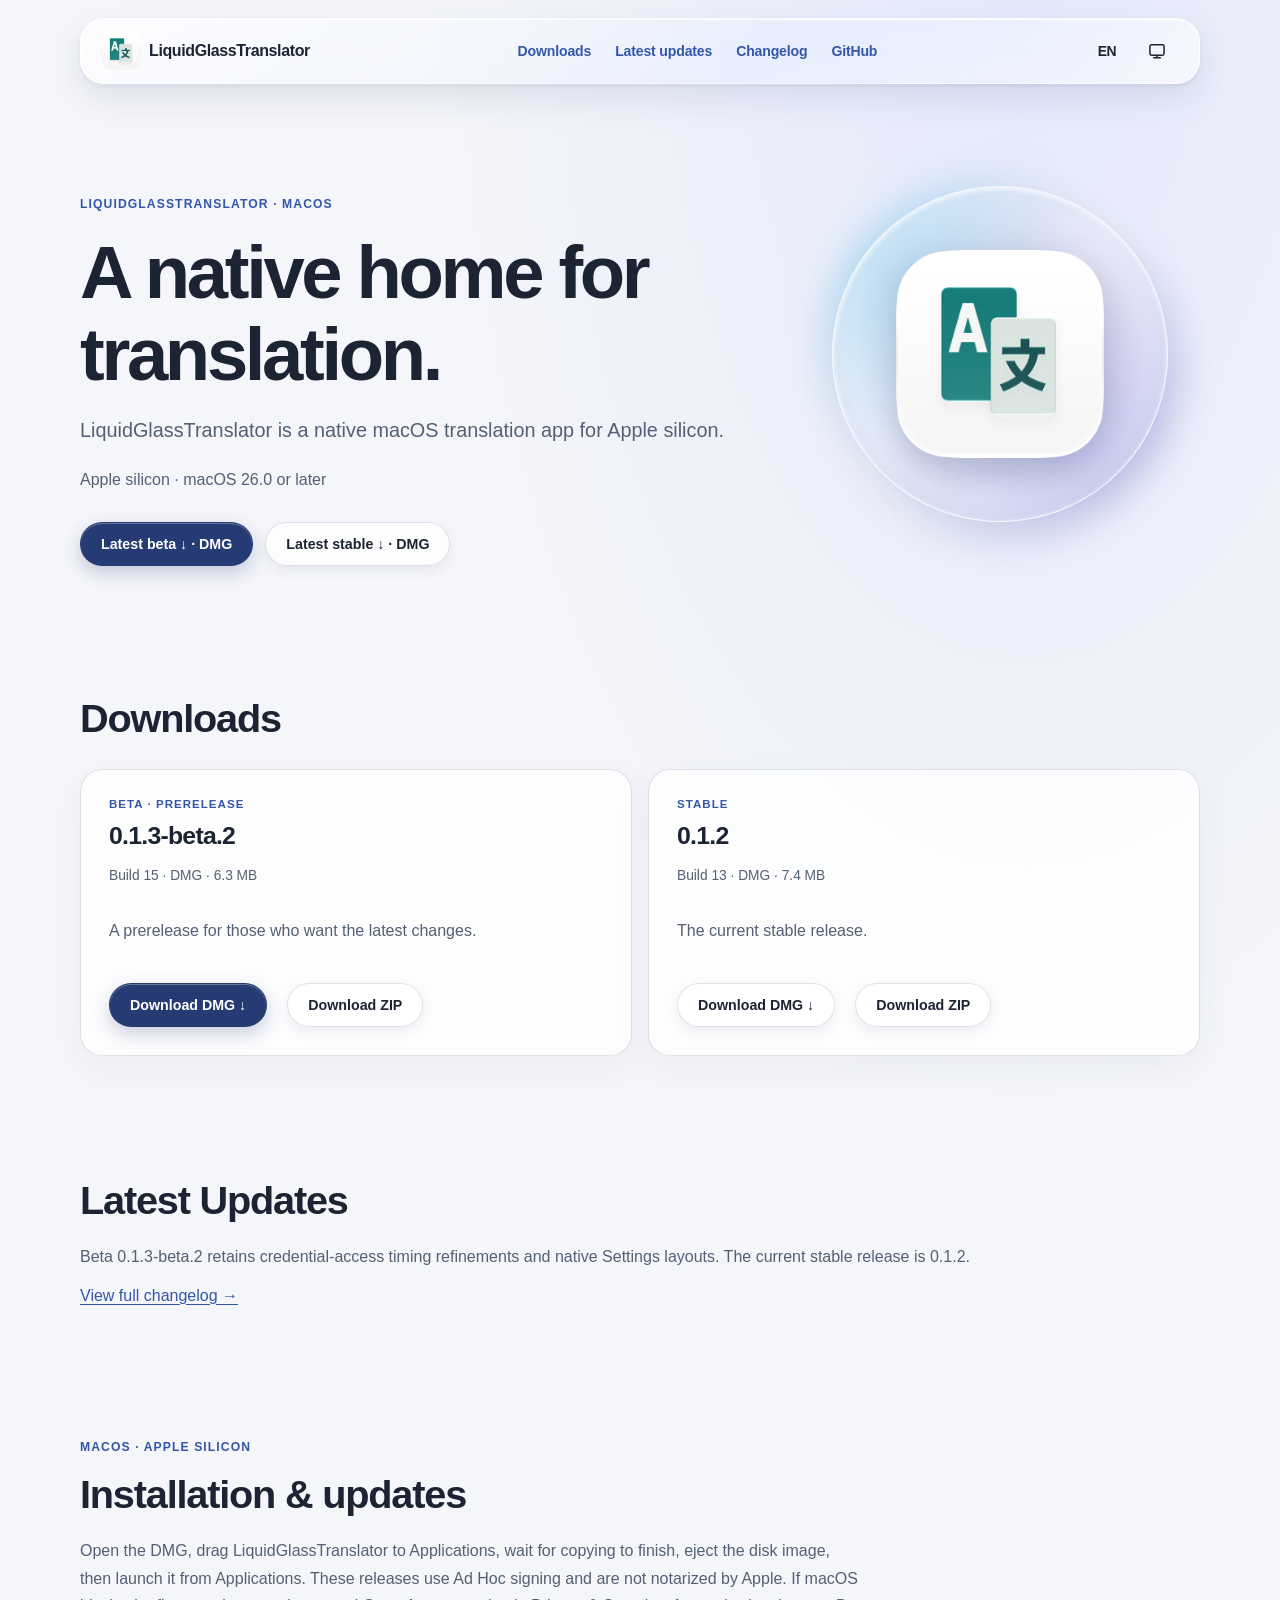
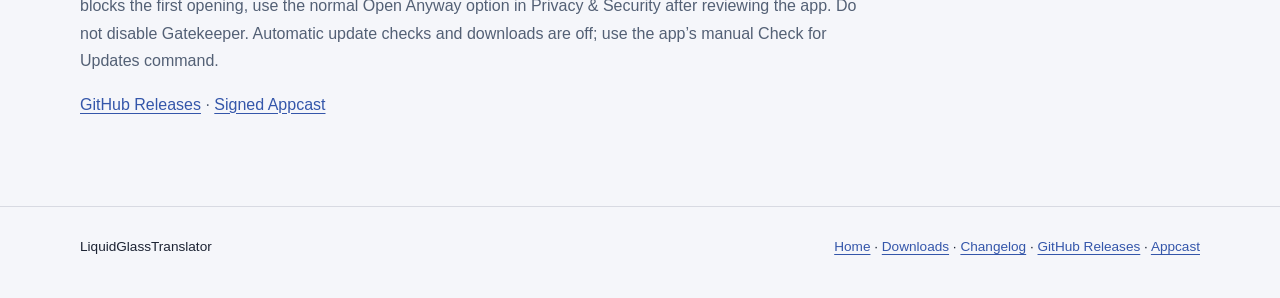
==== docs/en/index.html @ 6de2723a "fix(site): keep localized brand navigation on its homepage" ====
<!doctype html>
<html lang="en"><head><meta charset="utf-8"><meta name="viewport" content="width=device-width,initial-scale=1"><meta name="color-scheme" content="light dark"><meta name="description" content="LiquidGlassTranslator is a native macOS translation app for Apple silicon."><title>LiquidGlassTranslator — Downloads</title><script src="../assets/theme-init.js"></script><script defer src="../assets/controls.js"></script><link rel="stylesheet" href="../assets/site.css"><link rel="alternate" hreflang="en" href="../en/"><link rel="alternate" hreflang="zh-Hans" href="../zh/"><link rel="stylesheet" href="../assets/optical.css"><link rel="icon" type="image/png" sizes="32x32" href="../assets/favicon-light-32.png"><link rel="apple-touch-icon" sizes="180x180" href="../assets/apple-touch-icon.png"></head><body><a class="skip" href="#main">Skip / 跳至内容</a><header class="top"><nav class="wrap"><a class="brand" href="./"><img class="brand-icon" src="../assets/app-icon-light.png" alt="" width="40" height="40">LiquidGlassTranslator</a><div class="links"><a href="#downloads">Downloads</a><a href="#history">Latest updates</a><a href="changelog/">Changelog</a><a href="https://github.com/Ssiswent/LiquidGlassTranslator-Releases/releases">GitHub</a></div><div class="nav-tools"><details class="nav-control" id="language-control"><summary aria-label="Language" title="Language"><span class="language-glyph" aria-hidden="true">EN</span></summary><div class="control-menu"><a href="../zh/" hreflang="zh" aria-label="简体中文">简体中文<span class="check"></span></a><a href="../en/" hreflang="en" aria-label="English" aria-current="page">English<span class="check">✓</span></a></div></details><details class="nav-control" id="appearance-control"><summary aria-label="Appearance" title="Appearance"><span class="appearance-icon" aria-hidden="true"><svg data-mode-icon="system" viewBox="0 0 24 24" fill="none" stroke="currentColor" stroke-width="1.8" stroke-linecap="round" stroke-linejoin="round"><rect x="3.5" y="4.5" width="17" height="12.5" rx="2"/><path d="M8 20h8M12 17v3"/></svg><svg data-mode-icon="light" viewBox="0 0 24 24" fill="none" stroke="currentColor" stroke-width="1.8" stroke-linecap="round"><circle cx="12" cy="12" r="4"/><path d="M12 2v2m0 16v2M4.93 4.93l1.42 1.42m11.3 11.3 1.42 1.42M2 12h2m16 0h2M4.93 19.07l1.42-1.42m11.3-11.3 1.42-1.42"/></svg><svg data-mode-icon="dark" viewBox="0 0 24 24" fill="none" stroke="currentColor" stroke-width="1.8" stroke-linecap="round" stroke-linejoin="round"><path d="M20.3 15.2A8.5 8.5 0 0 1 8.8 3.7 8.5 8.5 0 1 0 20.3 15.2Z"/></svg></span></summary><div class="control-menu"><button type="button" data-mode="system" aria-label="System" aria-pressed="true"><span class="menu-option-main"><svg viewBox="0 0 24 24" fill="none" stroke="currentColor" stroke-width="1.8" stroke-linecap="round" stroke-linejoin="round"><rect x="3.5" y="4.5" width="17" height="12.5" rx="2"/><path d="M8 20h8M12 17v3"/></svg><span class="menu-label">System</span></span><span class="check">✓</span></button><button type="button" data-mode="light" aria-label="Light" aria-pressed="false"><span class="menu-option-main"><svg viewBox="0 0 24 24" fill="none" stroke="currentColor" stroke-width="1.8" stroke-linecap="round"><circle cx="12" cy="12" r="4"/><path d="M12 2v2m0 16v2M4.93 4.93l1.42 1.42m11.3 11.3 1.42 1.42M2 12h2m16 0h2M4.93 19.07l1.42-1.42m11.3-11.3 1.42-1.42"/></svg><span class="menu-label">Light</span></span><span class="check"></span></button><button type="button" data-mode="dark" aria-label="Dark" aria-pressed="false"><span class="menu-option-main"><svg viewBox="0 0 24 24" fill="none" stroke="currentColor" stroke-width="1.8" stroke-linecap="round" stroke-linejoin="round"><path d="M20.3 15.2A8.5 8.5 0 0 1 8.8 3.7 8.5 8.5 0 1 0 20.3 15.2Z"/></svg><span class="menu-label">Dark</span></span><span class="check"></span></button></div></details></div></nav></header><main id="main" class="wrap"><section class="hero"><span class="eyebrow">LiquidGlassTranslator · macOS</span><h1>A native home for translation.</h1><p class="lead">LiquidGlassTranslator is a native macOS translation app for Apple silicon.</p><p>Apple silicon · macOS 26.0 or later</p><div class="actions"><a class="btn primary" href="https://github.com/Ssiswent/LiquidGlassTranslator-Releases/releases/download/v0.1.3-beta.2/LiquidGlassTranslator-0.1.3-beta.2-macOS-arm64.dmg">Latest beta ↓ · DMG</a><a class="btn" href="https://github.com/Ssiswent/LiquidGlassTranslator-Releases/releases/download/v0.1.2/LiquidGlassTranslator-0.1.2-macOS-arm64.dmg">Latest stable ↓ · DMG</a></div><div class="hero-art" aria-hidden="true"><div class="glass-orbit"></div><img class="hero-icon" src="../assets/app-icon-light.png" alt="" width="512" height="512"></div></section><section class="section" id="downloads"><div class="sectionhead"><h2>Downloads</h2></div><div class="grid"><article class="card"><span class="tag">Beta · Prerelease</span><div class="version">0.1.3-beta.2</div><p class="meta">Build 15 · DMG · 6.3 MB</p><p>A prerelease for those who want the latest changes.</p><div class="download-actions"><a class="btn primary" href="https://github.com/Ssiswent/LiquidGlassTranslator-Releases/releases/download/v0.1.3-beta.2/LiquidGlassTranslator-0.1.3-beta.2-macOS-arm64.dmg">Download DMG ↓</a> <a class="btn" href="https://github.com/Ssiswent/LiquidGlassTranslator-Releases/releases/download/v0.1.3-beta.2/LiquidGlassTranslator-0.1.3-beta.2-macOS-arm64.zip">Download ZIP</a></div></article><article class="card"><span class="tag">Stable</span><div class="version">0.1.2</div><p class="meta">Build 13 · DMG · 7.4 MB</p><p>The current stable release.</p><div class="download-actions"><a class="btn" href="https://github.com/Ssiswent/LiquidGlassTranslator-Releases/releases/download/v0.1.2/LiquidGlassTranslator-0.1.2-macOS-arm64.dmg">Download DMG ↓</a> <a class="btn" href="https://github.com/Ssiswent/LiquidGlassTranslator-Releases/releases/download/v0.1.2/LiquidGlassTranslator-0.1.2-macOS-arm64.zip">Download ZIP</a></div></article></div></section><section class="section" id="history"><h2>Latest Updates</h2><p>Beta 0.1.3-beta.2 retains credential-access timing refinements and native Settings layouts. The current stable release is 0.1.2.</p><a href="changelog/">View full changelog →</a></section><section class="section support"><p class="eyebrow">macOS · Apple silicon</p><h2>Installation & updates</h2><p>Open the DMG, drag LiquidGlassTranslator to Applications, wait for copying to finish, eject the disk image, then launch it from Applications. These releases use Ad Hoc signing and are not notarized by Apple. If macOS blocks the first opening, use the normal Open Anyway option in Privacy & Security after reviewing the app. Do not disable Gatekeeper. Automatic update checks and downloads are off; use the app’s manual Check for Updates command.</p><p><a href="https://github.com/Ssiswent/LiquidGlassTranslator-Releases/releases">GitHub Releases</a> · <a href="https://ssiswent.github.io/LiquidGlassTranslator-Releases/appcast.xml">Signed Appcast</a></p></section></main><footer><div class="wrap"><span>LiquidGlassTranslator</span><span><a href="./">Home</a> · <a href="#downloads">Downloads</a> · <a href="changelog/">Changelog</a> · <a href="https://github.com/Ssiswent/LiquidGlassTranslator-Releases/releases">GitHub Releases</a> · <a href="https://ssiswent.github.io/LiquidGlassTranslator-Releases/appcast.xml">Appcast</a></span></div></footer></body></html>
---- docs/assets/site.css ----
:root{color-scheme:light dark;font-family:-apple-system,BlinkMacSystemFont,"SF Pro Text","PingFang SC","Microsoft YaHei",sans-serif;--bg:#f5f6fa;--ink:#1c2333;--muted:#536075;--panel:rgba(255,255,255,.78);--line:rgba(41,54,82,.14);--accent:#3456aa;--button:#263b73}*{box-sizing:border-box}html{scroll-behavior:smooth}body{margin:0;background:radial-gradient(ellipse at 80% 0%,#e4e9fa,transparent 42%),var(--bg);color:var(--ink)}a{color:var(--accent);text-underline-offset:.2em}a:focus-visible{outline:3px solid #668de8;outline-offset:4px;border-radius:4px}.wrap{width:min(1120px,calc(100% - 48px));margin:auto}.top{border-bottom:1px solid var(--line)}nav{display:flex;align-items:center;justify-content:space-between;gap:20px;min-height:76px;flex-wrap:wrap}nav a{font-size:.88rem;text-decoration:none;font-weight:600}.brand{font-size:1rem;letter-spacing:-.03em;color:var(--ink)}.links{display:flex;gap:22px;align-items:center;flex-wrap:wrap}.hero{padding:110px 0 80px;max-width:820px}.eyebrow{font-size:.76rem;font-weight:700;letter-spacing:.13em;text-transform:uppercase;color:var(--accent)}h1{font-size:clamp(2.7rem,7vw,5.8rem);letter-spacing:-.065em;line-height:1.02;margin:20px 0}h2{font-size:clamp(1.8rem,4vw,2.8rem);letter-spacing:-.045em;margin:0 0 18px}h3{margin:0;font-size:1.2rem}p,li{line-height:1.75;color:var(--muted)}.lead{font-size:clamp(1.08rem,2vw,1.3rem);max-width:650px}.actions{display:flex;gap:12px;flex-wrap:wrap;margin-top:28px}.btn{display:inline-flex;align-items:center;justify-content:center;border-radius:999px;padding:13px 20px;text-decoration:none;font-size:.9rem;font-weight:650;border:1px solid var(--line);background:var(--panel);color:var(--ink)}.primary{background:var(--button);color:white}.section{padding:48px 0 72px}.sectionhead{max-width:640px;margin-bottom:26px}.grid{display:grid;grid-template-columns:repeat(2,minmax(0,1fr));gap:16px}.card{background:var(--panel);border:1px solid var(--line);border-radius:22px;padding:28px;box-shadow:0 12px 36px rgba(44,58,90,.05)}.tag{display:inline-block;font-size:.72rem;font-weight:700;letter-spacing:.06em;text-transform:uppercase;color:var(--accent);margin-bottom:12px}.version{font-size:1.55rem;font-weight:700;letter-spacing:-.04em}.meta{font-size:.86rem}.history{border-top:1px solid var(--line)}.entry{display:grid;grid-template-columns:220px 1fr;gap:24px;padding:30px 0;border-bottom:1px solid var(--line)}.entry ul{margin:0;padding-left:1.2em}.entry p{margin:0}.support{max-width:780px}footer{border-top:1px solid var(--line);padding:32px 0 44px;font-size:.85rem}footer .wrap{display:flex;justify-content:space-between;gap:20px;flex-wrap:wrap}.skip{position:absolute;left:-9999px}.skip:focus{left:20px;top:10px;background:var(--panel);z-index:2}@media(max-width:640px){.wrap{width:calc(100% - 32px)}nav{padding:16px 0}.links{gap:13px}.hero{padding:70px 0 55px}.grid{grid-template-columns:1fr}.entry{grid-template-columns:1fr;gap:10px}.card{padding:24px}.section{padding:34px 0 54px}}html[data-theme="dark"]{--bg:#10141e;--ink:#eef1f8;--muted:#b7c1d2;--panel:rgba(36,43,59,.83);--line:rgba(220,230,255,.14);--accent:#a9bdf7;--button:#536fb6}html[data-theme="dark"] body{background:radial-gradient(ellipse at 80% 0%,#242e4a,transparent 42%),var(--bg)}@media(prefers-color-scheme:dark){html:not([data-theme]){--bg:#10141e;--ink:#eef1f8;--muted:#b7c1d2;--panel:rgba(36,43,59,.83);--line:rgba(220,230,255,.14);--accent:#a9bdf7;--button:#536fb6}html:not([data-theme]) body{background:radial-gradient(ellipse at 80% 0%,#242e4a,transparent 42%),var(--bg)}}@media(prefers-reduced-motion:reduce){html{scroll-behavior:auto}*{transition:none!important;animation:none!important}}
:lang(zh-Hans) .hero h1{font-size:clamp(2.6rem,6vw,4.7rem);line-height:1.12;letter-spacing:-.04em}h1{overflow-wrap:anywhere}.entry h3 a{color:inherit;text-decoration:none}.entry h3 a:hover{text-decoration:underline}.btn:hover{filter:brightness(.95)}
:root .product-title{font-size:clamp(1.85rem,7vw,5.8rem);overflow-wrap:normal;word-break:normal}
.download-actions{display:flex;flex-wrap:wrap;gap:20px;margin-top:22px}.download-actions .btn{min-height:44px}@media(max-width:640px){.download-actions{gap:16px}}

/* Typography refinement: local font faces only, with CJK fallback. */
html{font-family:"Avenir Next",Avenir,"SF Pro Text","PingFang SC",-apple-system,BlinkMacSystemFont,"Segoe UI",sans-serif;font-weight:400;text-rendering:optimizeLegibility}
html:lang(zh-Hans){font-family:"PingFang SC","Avenir Next","SF Pro Text",-apple-system,BlinkMacSystemFont,"Microsoft YaHei",sans-serif}
body{font-size:1rem;-webkit-font-smoothing:antialiased}
h1,h2,h3,.version{font-family:"Avenir Next","SF Pro Display","PingFang SC",-apple-system,BlinkMacSystemFont,sans-serif;font-weight:700}
html:lang(zh-Hans) h1,html:lang(zh-Hans) h2,html:lang(zh-Hans) h3{font-family:"PingFang SC","Avenir Next","SF Pro Display",-apple-system,sans-serif;font-weight:650}
h1{font-size:clamp(2.75rem,5.8vw,4.9rem);line-height:1.1;letter-spacing:-.045em}
html:lang(zh-Hans) .hero h1{font-size:clamp(2.6rem,5.65vw,4.35rem);line-height:1.18;letter-spacing:-.035em}
h2{font-size:clamp(1.8rem,3.1vw,2.48rem);line-height:1.24;letter-spacing:-.03em}
h3{font-size:1.19rem;letter-spacing:-.018em}
p,li{line-height:1.72}
.lead{font-size:clamp(1.08rem,1.8vw,1.24rem);line-height:1.58}
.brand{font-weight:700;letter-spacing:-.024em}
.btn{font-weight:600;letter-spacing:0;font-size:.89rem}
nav a{font-weight:600;letter-spacing:-.012em}
.tag,.eyebrow{font-weight:700;letter-spacing:.09em}
.version{font-weight:700;letter-spacing:-.03em}
---- docs/assets/optical.css ----
/* Optical surfaces are an illustration, not a screenshot of the app. */
.top{border:0;padding-top:18px}.top nav{min-height:64px;padding:10px 20px;border:1px solid rgba(255,255,255,.7);border-radius:24px;background:linear-gradient(145deg,rgba(255,255,255,.72),rgba(228,237,255,.38) 60%,rgba(255,255,255,.58));box-shadow:inset 0 1px 1px rgba(255,255,255,.95),inset 1px 0 0 rgba(255,255,255,.55),0 14px 35px rgba(54,72,120,.12),0 2px 5px rgba(54,72,120,.08);backdrop-filter:blur(14px) saturate(1.18);-webkit-backdrop-filter:blur(14px) saturate(1.18)}
.links{gap:2px}.links a{display:inline-flex;align-items:center;min-height:44px;border-radius:999px;padding:8px 11px;transition:background .2s ease,box-shadow .2s ease}.links a:focus-visible{outline:3px solid #668de8;outline-offset:2px}.links a:active{background:rgba(114,143,202,.18)}@media(hover:hover) and (pointer:fine){.links a:hover{background:rgba(255,255,255,.45);box-shadow:inset 0 1px 1px rgba(255,255,255,.8)}}
.hero{position:relative;max-width:none;min-height:470px}.hero>h1,.hero>.lead,.hero>p,.hero>.actions,.hero>.eyebrow{position:relative;z-index:2;max-width:59%}.hero .actions{max-width:650px}.hero-art{position:absolute;right:0;top:48%;transform:translateY(-50%);width:min(39%,400px);aspect-ratio:1;pointer-events:none;isolation:isolate}
.hero-art:before{content:"";position:absolute;inset:4%;border-radius:50%;background:radial-gradient(ellipse at 25% 30%,rgba(106,193,233,.48),transparent 48%),radial-gradient(ellipse at 72% 68%,rgba(117,117,222,.42),transparent 52%),radial-gradient(ellipse at 53% 46%,rgba(248,196,203,.45),transparent 56%);filter:blur(17px)}
.glass-orbit{position:absolute;inset:8%;border:1px solid rgba(255,255,255,.75);border-radius:50%;transform:rotate(-18deg);background:linear-gradient(135deg,rgba(255,255,255,.28),rgba(195,220,255,.05) 44%,rgba(255,255,255,.32));box-shadow:inset 0 2px 5px rgba(255,255,255,.8),inset 0 -10px 20px rgba(102,131,186,.15),0 20px 40px rgba(76,102,148,.13)}
.glass-lens{position:absolute;inset:22% 13%;display:flex;align-items:center;justify-content:center;gap:20px;border-radius:36px;border:1px solid rgba(255,255,255,.8);background:linear-gradient(148deg,rgba(255,255,255,.52),rgba(219,234,255,.20) 40%,rgba(255,255,255,.38));box-shadow:inset 0 2px 3px rgba(255,255,255,.9),inset 0 -2px 5px rgba(83,119,177,.22),inset 8px 0 18px rgba(255,255,255,.18),0 20px 48px rgba(55,80,137,.20);backdrop-filter:blur(7px) saturate(1.2);-webkit-backdrop-filter:blur(7px) saturate(1.2)}
.glass-lens:before{content:"";position:absolute;inset:8px;border:1px solid rgba(255,255,255,.28);border-radius:28px}.glass-lens span{font-size:clamp(2.1rem,4vw,3.4rem);font-weight:600;letter-spacing:-.06em;color:#334a79;text-shadow:0 1px 0 rgba(255,255,255,.75)}.glass-lens small{font-size:1.8rem;color:#6484c1}
.btn{box-shadow:inset 0 1px rgba(255,255,255,.8),0 5px 12px rgba(51,68,112,.08);transition:transform .18s ease,box-shadow .18s ease,filter .18s ease}.btn:hover{transform:translateY(-2px);box-shadow:inset 0 1px rgba(255,255,255,.8),0 9px 18px rgba(51,68,112,.18)}.btn.primary{box-shadow:inset 0 1px rgba(255,255,255,.3),0 7px 18px rgba(35,60,122,.24)}
html[data-theme="dark"] .top nav{background:linear-gradient(145deg,rgba(83,98,132,.47),rgba(31,41,62,.73) 55%,rgba(69,83,112,.45));border-color:rgba(204,222,255,.24);box-shadow:inset 0 1px 1px rgba(232,241,255,.28),inset 0 -1px rgba(4,10,26,.5),0 14px 35px rgba(0,0,0,.26)}html[data-theme="dark"] .hero-art:before{opacity:.72}html[data-theme="dark"] .glass-orbit{border-color:rgba(209,229,255,.36);background:linear-gradient(135deg,rgba(211,235,255,.17),rgba(81,103,157,.07) 44%,rgba(214,223,255,.16));box-shadow:inset 0 2px 5px rgba(229,241,255,.35),inset 0 -10px 20px rgba(3,9,33,.34),0 20px 40px rgba(0,0,0,.25)}html[data-theme="dark"] .glass-lens{border-color:rgba(232,242,255,.46);background:linear-gradient(145deg,rgba(202,227,255,.25),rgba(86,111,158,.18) 45%,rgba(190,210,255,.22));box-shadow:inset 0 2px 3px rgba(244,250,255,.6),inset 0 -3px 6px rgba(3,8,26,.45),0 24px 48px rgba(0,0,0,.32)}html[data-theme="dark"] .glass-lens span{color:#f2f6ff;text-shadow:0 2px 8px rgba(6,17,43,.45)}html[data-theme="dark"] .glass-lens small{color:#c4d6ff}@media(prefers-color-scheme:dark){html:not([data-theme]) .top nav{background:linear-gradient(145deg,rgba(83,98,132,.47),rgba(31,41,62,.73) 55%,rgba(69,83,112,.45));border-color:rgba(204,222,255,.24);box-shadow:inset 0 1px 1px rgba(232,241,255,.28),inset 0 -1px rgba(4,10,26,.5),0 14px 35px rgba(0,0,0,.26)}html:not([data-theme]) .hero-art:before{opacity:.72}html:not([data-theme]) .glass-orbit{border-color:rgba(209,229,255,.36);background:linear-gradient(135deg,rgba(211,235,255,.17),rgba(81,103,157,.07) 44%,rgba(214,223,255,.16));box-shadow:inset 0 2px 5px rgba(229,241,255,.35),inset 0 -10px 20px rgba(3,9,33,.34),0 20px 40px rgba(0,0,0,.25)}html:not([data-theme]) .glass-lens{border-color:rgba(232,242,255,.46);background:linear-gradient(145deg,rgba(202,227,255,.25),rgba(86,111,158,.18) 45%,rgba(190,210,255,.22));box-shadow:inset 0 2px 3px rgba(244,250,255,.6),inset 0 -3px 6px rgba(3,8,26,.45),0 24px 48px rgba(0,0,0,.32)}html:not([data-theme]) .glass-lens span{color:#f2f6ff;text-shadow:0 2px 8px rgba(6,17,43,.45)}html:not([data-theme]) .glass-lens small{color:#c4d6ff}}
@media(max-width:900px){.hero{padding-top:65px;min-height:0}.hero>h1,.hero>.lead,.hero>p,.hero>.actions,.hero>.eyebrow{max-width:none}.hero-art{position:relative;top:auto;right:auto;transform:none;width:min(70%,320px);margin:14px auto 0}.hero .actions{max-width:none}}
@media(max-width:640px){.top{padding-top:12px}.top nav{padding:14px 16px;gap:12px;border-radius:22px}.links{gap:0 2px}.links a{padding:8px 10px}.hero-art{width:min(76%,290px)}}
@media(prefers-reduced-transparency:reduce){.top nav,.glass-lens{backdrop-filter:none;-webkit-backdrop-filter:none;background:var(--panel)}}
.hero .product-title{font-size:clamp(2.05rem,4.3vw,4rem);letter-spacing:-.048em}
.brand{display:inline-flex;align-items:center;gap:8px}.brand-icon{display:block;width:40px;height:40px;flex:none}.hero-icon{position:absolute;z-index:1;width:52%;height:auto;left:24%;top:24%;filter:drop-shadow(0 15px 18px rgba(36,58,98,.23))}@media(max-width:640px){.brand-icon{width:36px;height:36px}.hero-icon{width:46%;left:27%;top:27%}}
/* Keep the footer in document flow while filling short viewports. */
body{min-height:100vh;min-height:100dvh;display:flex;flex-direction:column}main{flex:1 0 auto}footer{padding-bottom:max(44px,env(safe-area-inset-bottom))}.section[id]{scroll-margin-top:20px}.card{display:flex;flex-direction:column}.card .download-actions{margin-top:auto;padding-top:22px}.btn:active{transform:translateY(0);filter:brightness(.9)}

@media(hover:hover) and (pointer:fine){html[data-theme="dark"] .links a:hover{background:rgba(218,231,255,.12);box-shadow:inset 0 1px 1px rgba(235,244,255,.2)}@media(prefers-color-scheme:dark){html:not([data-theme]) .links a:hover{background:rgba(218,231,255,.12);box-shadow:inset 0 1px 1px rgba(235,244,255,.2)}}}
@media(max-width:375px){:lang(zh-Hans) .links{display:grid;grid-template-columns:repeat(3,max-content)}}
.nav-tools{display:flex;align-items:center;gap:4px}.nav-control{position:relative}.nav-control summary{list-style:none;display:grid;place-items:center;width:44px;height:44px;border-radius:50%;cursor:pointer;color:var(--ink);font-size:.9rem;font-weight:700}.nav-control summary::-webkit-details-marker{display:none}.nav-control summary:focus-visible,.nav-control button:focus-visible,.nav-control a:focus-visible{outline:3px solid #668de8;outline-offset:2px}.nav-control[open] summary{background:rgba(115,150,215,.18)}.control-menu{position:absolute;z-index:10;right:0;top:calc(100% + 8px);width:168px;padding:6px;background:var(--panel);border:1px solid var(--line);border-radius:16px;box-shadow:0 12px 36px rgba(0,0,0,.18);backdrop-filter:blur(18px);-webkit-backdrop-filter:blur(18px)}.control-menu a,.control-menu button{display:flex;align-items:center;justify-content:space-between;width:100%;min-height:44px;padding:8px 10px;border:0;border-radius:9px;background:transparent;color:var(--ink);font:inherit;text-decoration:none;text-align:left;cursor:pointer}.control-menu .check{margin-left:12px;color:var(--accent)}@media(hover:hover) and (pointer:fine){.nav-control summary:hover,.control-menu a:hover,.control-menu button:hover{background:rgba(125,155,210,.16)}}@media(max-width:640px){.top nav{position:relative}.nav-tools{position:absolute;right:12px;top:12px}.brand{max-width:calc(100% - 92px)}.control-menu{max-width:calc(100vw - 48px)}}
.top{position:relative;z-index:10}

/* Accessible icon-only selectors with comfortable glass-menu spacing. */
.appearance-icon{display:inline-flex;align-items:center;justify-content:center;width:20px;height:20px}
.appearance-icon svg{display:none;width:20px;height:20px}
html[data-appearance-mode="system"] .appearance-icon svg[data-mode-icon="system"],
html[data-appearance-mode="light"] .appearance-icon svg[data-mode-icon="light"],
html[data-appearance-mode="dark"] .appearance-icon svg[data-mode-icon="dark"],
html:not([data-appearance-mode]) .appearance-icon svg[data-mode-icon="system"]{display:block}
.language-glyph{display:inline-flex;justify-content:center;align-items:center;min-width:20px;font-size:.87rem;font-weight:700;letter-spacing:-.025em}
.nav-tools{gap:6px}
.nav-control summary{font-size:.95rem}
.control-menu{width:206px;padding:7px;border-radius:17px}
.control-menu a,.control-menu button{gap:12px;min-height:46px;padding:10px 12px;font-size:.92rem;font-weight:550;line-height:1.3;border-radius:11px}
.menu-option-main{display:inline-flex;align-items:center;gap:13px;min-width:0;flex:1}
.menu-option-main svg{display:block;flex:none;width:19px;height:19px}
.menu-option-main .menu-label{white-space:nowrap}
.control-menu .check{display:inline-flex;min-width:16px;align-items:center;justify-content:center;margin-left:auto;flex:none}
.nav-control summary:active,.control-menu button:active,.control-menu a:active{background:rgba(125,155,210,.2)}
@media(max-width:640px){.control-menu{max-width:min(206px,calc(100vw - 32px))}}
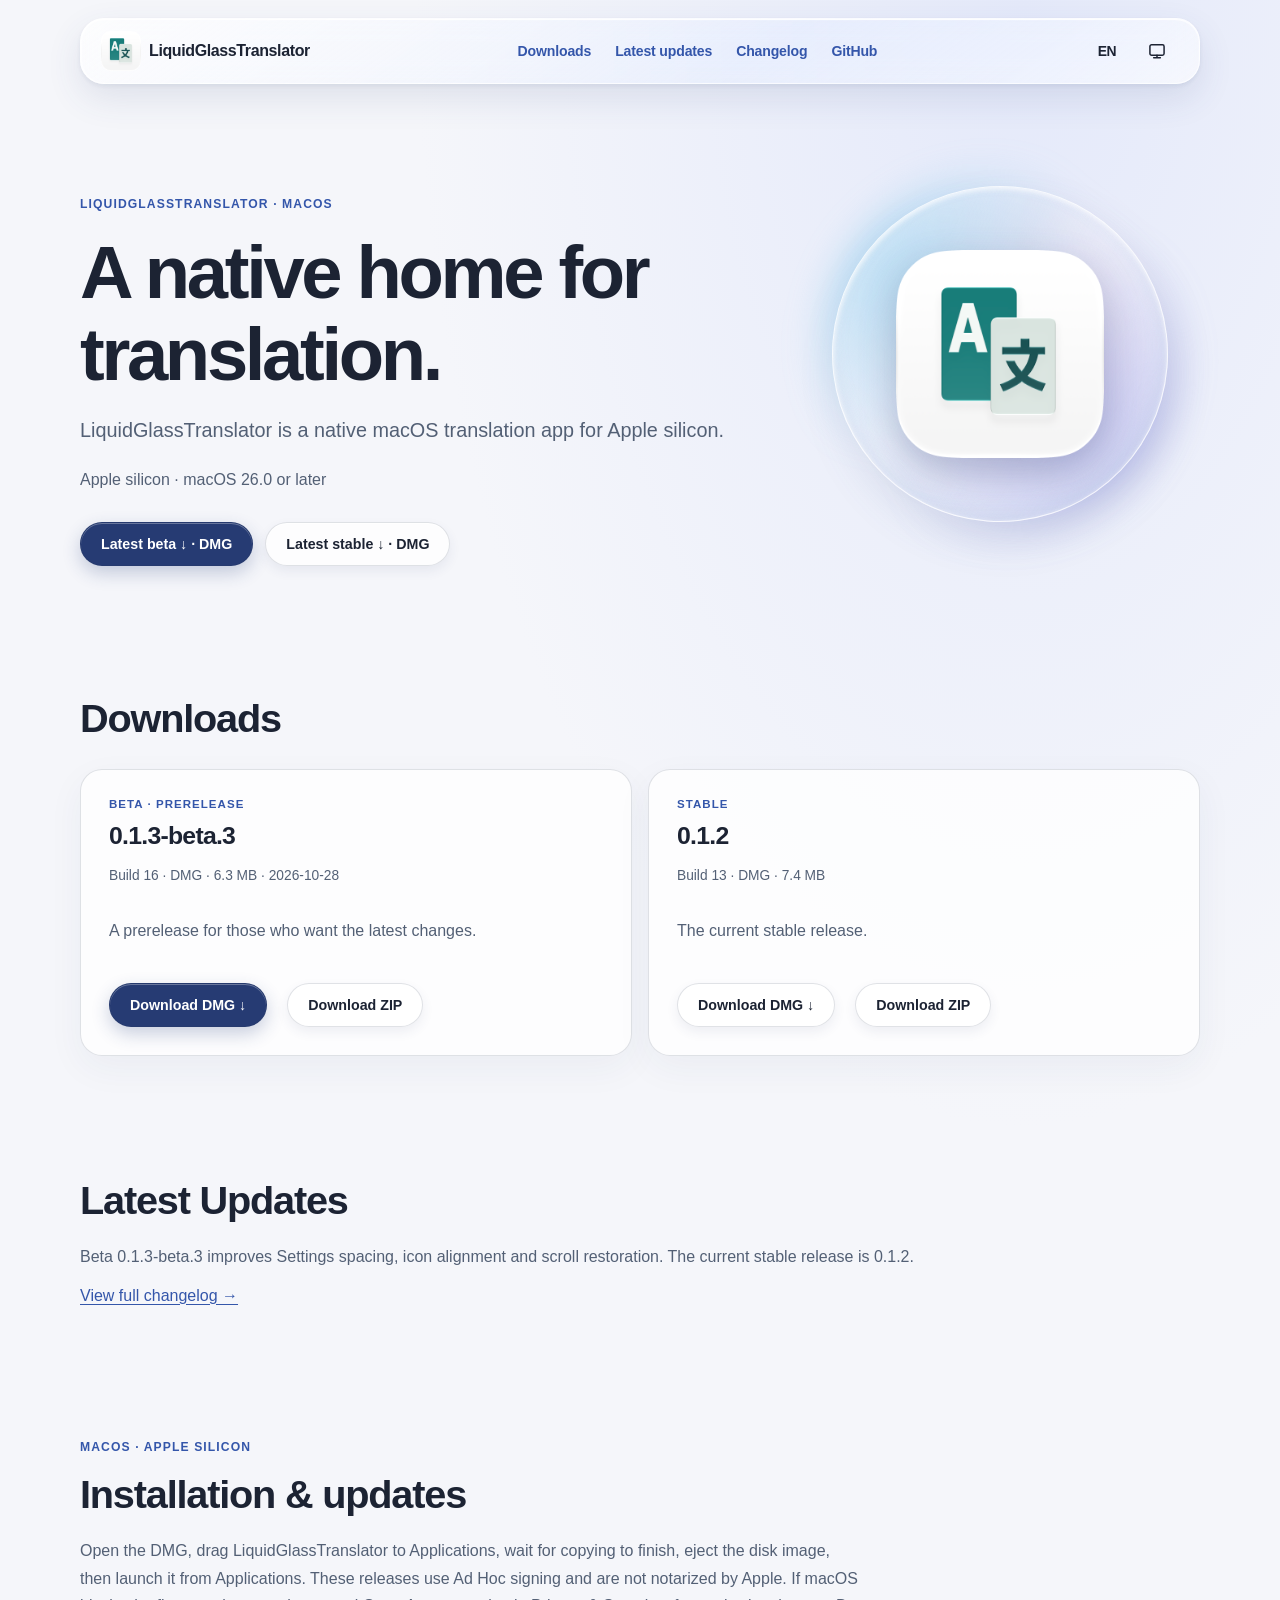
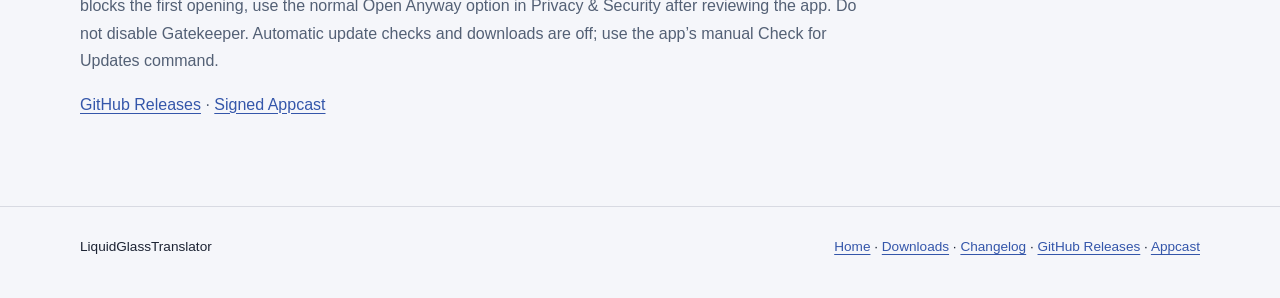
==== commit 2b5b9ad8: "Update website for Beta 16 release" ====
--- a/docs/en/index.html
+++ b/docs/en/index.html
@@ -1,2 +1,2 @@
 <!doctype html>
-<html lang="en"><head><meta charset="utf-8"><meta name="viewport" content="width=device-width,initial-scale=1"><meta name="color-scheme" content="light dark"><meta name="description" content="LiquidGlassTranslator is a native macOS translation app for Apple silicon."><title>LiquidGlassTranslator — Downloads</title><script src="../assets/theme-init.js"></script><script defer src="../assets/controls.js"></script><link rel="stylesheet" href="../assets/site.css"><link rel="alternate" hreflang="en" href="../en/"><link rel="alternate" hreflang="zh-Hans" href="../zh/"><link rel="stylesheet" href="../assets/optical.css"><link rel="icon" type="image/png" sizes="32x32" href="../assets/favicon-light-32.png"><link rel="apple-touch-icon" sizes="180x180" href="../assets/apple-touch-icon.png"></head><body><a class="skip" href="#main">Skip / 跳至内容</a><header class="top"><nav class="wrap"><a class="brand" href="./"><img class="brand-icon" src="../assets/app-icon-light.png" alt="" width="40" height="40">LiquidGlassTranslator</a><div class="links"><a href="#downloads">Downloads</a><a href="#history">Latest updates</a><a href="changelog/">Changelog</a><a href="https://github.com/Ssiswent/LiquidGlassTranslator-Releases/releases">GitHub</a></div><div class="nav-tools"><details class="nav-control" id="language-control"><summary aria-label="Language" title="Language"><span class="language-glyph" aria-hidden="true">EN</span></summary><div class="control-menu"><a href="../zh/" hreflang="zh" aria-label="简体中文">简体中文<span class="check"></span></a><a href="../en/" hreflang="en" aria-label="English" aria-current="page">English<span class="check">✓</span></a></div></details><details class="nav-control" id="appearance-control"><summary aria-label="Appearance" title="Appearance"><span class="appearance-icon" aria-hidden="true"><svg data-mode-icon="system" viewBox="0 0 24 24" fill="none" stroke="currentColor" stroke-width="1.8" stroke-linecap="round" stroke-linejoin="round"><rect x="3.5" y="4.5" width="17" height="12.5" rx="2"/><path d="M8 20h8M12 17v3"/></svg><svg data-mode-icon="light" viewBox="0 0 24 24" fill="none" stroke="currentColor" stroke-width="1.8" stroke-linecap="round"><circle cx="12" cy="12" r="4"/><path d="M12 2v2m0 16v2M4.93 4.93l1.42 1.42m11.3 11.3 1.42 1.42M2 12h2m16 0h2M4.93 19.07l1.42-1.42m11.3-11.3 1.42-1.42"/></svg><svg data-mode-icon="dark" viewBox="0 0 24 24" fill="none" stroke="currentColor" stroke-width="1.8" stroke-linecap="round" stroke-linejoin="round"><path d="M20.3 15.2A8.5 8.5 0 0 1 8.8 3.7 8.5 8.5 0 1 0 20.3 15.2Z"/></svg></span></summary><div class="control-menu"><button type="button" data-mode="system" aria-label="System" aria-pressed="true"><span class="menu-option-main"><svg viewBox="0 0 24 24" fill="none" stroke="currentColor" stroke-width="1.8" stroke-linecap="round" stroke-linejoin="round"><rect x="3.5" y="4.5" width="17" height="12.5" rx="2"/><path d="M8 20h8M12 17v3"/></svg><span class="menu-label">System</span></span><span class="check">✓</span></button><button type="button" data-mode="light" aria-label="Light" aria-pressed="false"><span class="menu-option-main"><svg viewBox="0 0 24 24" fill="none" stroke="currentColor" stroke-width="1.8" stroke-linecap="round"><circle cx="12" cy="12" r="4"/><path d="M12 2v2m0 16v2M4.93 4.93l1.42 1.42m11.3 11.3 1.42 1.42M2 12h2m16 0h2M4.93 19.07l1.42-1.42m11.3-11.3 1.42-1.42"/></svg><span class="menu-label">Light</span></span><span class="check"></span></button><button type="button" data-mode="dark" aria-label="Dark" aria-pressed="false"><span class="menu-option-main"><svg viewBox="0 0 24 24" fill="none" stroke="currentColor" stroke-width="1.8" stroke-linecap="round" stroke-linejoin="round"><path d="M20.3 15.2A8.5 8.5 0 0 1 8.8 3.7 8.5 8.5 0 1 0 20.3 15.2Z"/></svg><span class="menu-label">Dark</span></span><span class="check"></span></button></div></details></div></nav></header><main id="main" class="wrap"><section class="hero"><span class="eyebrow">LiquidGlassTranslator · macOS</span><h1>A native home for translation.</h1><p class="lead">LiquidGlassTranslator is a native macOS translation app for Apple silicon.</p><p>Apple silicon · macOS 26.0 or later</p><div class="actions"><a class="btn primary" href="https://github.com/Ssiswent/LiquidGlassTranslator-Releases/releases/download/v0.1.3-beta.2/LiquidGlassTranslator-0.1.3-beta.2-macOS-arm64.dmg">Latest beta ↓ · DMG</a><a class="btn" href="https://github.com/Ssiswent/LiquidGlassTranslator-Releases/releases/download/v0.1.2/LiquidGlassTranslator-0.1.2-macOS-arm64.dmg">Latest stable ↓ · DMG</a></div><div class="hero-art" aria-hidden="true"><div class="glass-orbit"></div><img class="hero-icon" src="../assets/app-icon-light.png" alt="" width="512" height="512"></div></section><section class="section" id="downloads"><div class="sectionhead"><h2>Downloads</h2></div><div class="grid"><article class="card"><span class="tag">Beta · Prerelease</span><div class="version">0.1.3-beta.2</div><p class="meta">Build 15 · DMG · 6.3 MB</p><p>A prerelease for those who want the latest changes.</p><div class="download-actions"><a class="btn primary" href="https://github.com/Ssiswent/LiquidGlassTranslator-Releases/releases/download/v0.1.3-beta.2/LiquidGlassTranslator-0.1.3-beta.2-macOS-arm64.dmg">Download DMG ↓</a> <a class="btn" href="https://github.com/Ssiswent/LiquidGlassTranslator-Releases/releases/download/v0.1.3-beta.2/LiquidGlassTranslator-0.1.3-beta.2-macOS-arm64.zip">Download ZIP</a></div></article><article class="card"><span class="tag">Stable</span><div class="version">0.1.2</div><p class="meta">Build 13 · DMG · 7.4 MB</p><p>The current stable release.</p><div class="download-actions"><a class="btn" href="https://github.com/Ssiswent/LiquidGlassTranslator-Releases/releases/download/v0.1.2/LiquidGlassTranslator-0.1.2-macOS-arm64.dmg">Download DMG ↓</a> <a class="btn" href="https://github.com/Ssiswent/LiquidGlassTranslator-Releases/releases/download/v0.1.2/LiquidGlassTranslator-0.1.2-macOS-arm64.zip">Download ZIP</a></div></article></div></section><section class="section" id="history"><h2>Latest Updates</h2><p>Beta 0.1.3-beta.2 retains credential-access timing refinements and native Settings layouts. The current stable release is 0.1.2.</p><a href="changelog/">View full changelog →</a></section><section class="section support"><p class="eyebrow">macOS · Apple silicon</p><h2>Installation & updates</h2><p>Open the DMG, drag LiquidGlassTranslator to Applications, wait for copying to finish, eject the disk image, then launch it from Applications. These releases use Ad Hoc signing and are not notarized by Apple. If macOS blocks the first opening, use the normal Open Anyway option in Privacy & Security after reviewing the app. Do not disable Gatekeeper. Automatic update checks and downloads are off; use the app’s manual Check for Updates command.</p><p><a href="https://github.com/Ssiswent/LiquidGlassTranslator-Releases/releases">GitHub Releases</a> · <a href="https://ssiswent.github.io/LiquidGlassTranslator-Releases/appcast.xml">Signed Appcast</a></p></section></main><footer><div class="wrap"><span>LiquidGlassTranslator</span><span><a href="./">Home</a> · <a href="#downloads">Downloads</a> · <a href="changelog/">Changelog</a> · <a href="https://github.com/Ssiswent/LiquidGlassTranslator-Releases/releases">GitHub Releases</a> · <a href="https://ssiswent.github.io/LiquidGlassTranslator-Releases/appcast.xml">Appcast</a></span></div></footer></body></html>
+<html lang="en"><head><meta charset="utf-8"><meta name="viewport" content="width=device-width,initial-scale=1"><meta name="color-scheme" content="light dark"><meta name="description" content="LiquidGlassTranslator is a native macOS translation app for Apple silicon."><title>LiquidGlassTranslator — Downloads</title><script src="../assets/theme-init.js"></script><script defer src="../assets/controls.js"></script><link rel="stylesheet" href="../assets/site.css"><link rel="alternate" hreflang="en" href="../en/"><link rel="alternate" hreflang="zh-Hans" href="../zh/"><link rel="stylesheet" href="../assets/optical.css"><link rel="icon" type="image/png" sizes="32x32" href="../assets/favicon-light-32.png"><link rel="apple-touch-icon" sizes="180x180" href="../assets/apple-touch-icon.png"></head><body><a class="skip" href="#main">Skip / 跳至内容</a><header class="top"><nav class="wrap"><a class="brand" href="./"><img class="brand-icon" src="../assets/app-icon-light.png" alt="" width="40" height="40">LiquidGlassTranslator</a><div class="links"><a href="#downloads">Downloads</a><a href="#history">Latest updates</a><a href="changelog/">Changelog</a><a href="https://github.com/Ssiswent/LiquidGlassTranslator-Releases/releases">GitHub</a></div><div class="nav-tools"><details class="nav-control" id="language-control"><summary aria-label="Language" title="Language"><span class="language-glyph" aria-hidden="true">EN</span></summary><div class="control-menu"><a href="../zh/" hreflang="zh" aria-label="简体中文">简体中文<span class="check"></span></a><a href="../en/" hreflang="en" aria-label="English" aria-current="page">English<span class="check">✓</span></a></div></details><details class="nav-control" id="appearance-control"><summary aria-label="Appearance" title="Appearance"><span class="appearance-icon" aria-hidden="true"><svg data-mode-icon="system" viewBox="0 0 24 24" fill="none" stroke="currentColor" stroke-width="1.8" stroke-linecap="round" stroke-linejoin="round"><rect x="3.5" y="4.5" width="17" height="12.5" rx="2"/><path d="M8 20h8M12 17v3"/></svg><svg data-mode-icon="light" viewBox="0 0 24 24" fill="none" stroke="currentColor" stroke-width="1.8" stroke-linecap="round"><circle cx="12" cy="12" r="4"/><path d="M12 2v2m0 16v2M4.93 4.93l1.42 1.42m11.3 11.3 1.42 1.42M2 12h2m16 0h2M4.93 19.07l1.42-1.42m11.3-11.3 1.42-1.42"/></svg><svg data-mode-icon="dark" viewBox="0 0 24 24" fill="none" stroke="currentColor" stroke-width="1.8" stroke-linecap="round" stroke-linejoin="round"><path d="M20.3 15.2A8.5 8.5 0 0 1 8.8 3.7 8.5 8.5 0 1 0 20.3 15.2Z"/></svg></span></summary><div class="control-menu"><button type="button" data-mode="system" aria-label="System" aria-pressed="true"><span class="menu-option-main"><svg viewBox="0 0 24 24" fill="none" stroke="currentColor" stroke-width="1.8" stroke-linecap="round" stroke-linejoin="round"><rect x="3.5" y="4.5" width="17" height="12.5" rx="2"/><path d="M8 20h8M12 17v3"/></svg><span class="menu-label">System</span></span><span class="check">✓</span></button><button type="button" data-mode="light" aria-label="Light" aria-pressed="false"><span class="menu-option-main"><svg viewBox="0 0 24 24" fill="none" stroke="currentColor" stroke-width="1.8" stroke-linecap="round"><circle cx="12" cy="12" r="4"/><path d="M12 2v2m0 16v2M4.93 4.93l1.42 1.42m11.3 11.3 1.42 1.42M2 12h2m16 0h2M4.93 19.07l1.42-1.42m11.3-11.3 1.42-1.42"/></svg><span class="menu-label">Light</span></span><span class="check"></span></button><button type="button" data-mode="dark" aria-label="Dark" aria-pressed="false"><span class="menu-option-main"><svg viewBox="0 0 24 24" fill="none" stroke="currentColor" stroke-width="1.8" stroke-linecap="round" stroke-linejoin="round"><path d="M20.3 15.2A8.5 8.5 0 0 1 8.8 3.7 8.5 8.5 0 1 0 20.3 15.2Z"/></svg><span class="menu-label">Dark</span></span><span class="check"></span></button></div></details></div></nav></header><main id="main" class="wrap"><section class="hero"><span class="eyebrow">LiquidGlassTranslator · macOS</span><h1>A native home for translation.</h1><p class="lead">LiquidGlassTranslator is a native macOS translation app for Apple silicon.</p><p>Apple silicon · macOS 26.0 or later</p><div class="actions"><a class="btn primary" href="https://github.com/Ssiswent/LiquidGlassTranslator-Releases/releases/download/v0.1.3-beta.3/LiquidGlassTranslator-0.1.3-beta.3-macOS-arm64.dmg">Latest beta ↓ · DMG</a><a class="btn" href="https://github.com/Ssiswent/LiquidGlassTranslator-Releases/releases/download/v0.1.2/LiquidGlassTranslator-0.1.2-macOS-arm64.dmg">Latest stable ↓ · DMG</a></div><div class="hero-art" aria-hidden="true"><div class="glass-orbit"></div><img class="hero-icon" src="../assets/app-icon-light.png" alt="" width="512" height="512"></div></section><section class="section" id="downloads"><div class="sectionhead"><h2>Downloads</h2></div><div class="grid"><article class="card"><span class="tag">Beta · Prerelease</span><div class="version">0.1.3-beta.3</div><p class="meta">Build 16 · DMG · 6.3 MB · 2026-10-28</p><p>A prerelease for those who want the latest changes.</p><div class="download-actions"><a class="btn primary" href="https://github.com/Ssiswent/LiquidGlassTranslator-Releases/releases/download/v0.1.3-beta.3/LiquidGlassTranslator-0.1.3-beta.3-macOS-arm64.dmg">Download DMG ↓</a> <a class="btn" href="https://github.com/Ssiswent/LiquidGlassTranslator-Releases/releases/download/v0.1.3-beta.3/LiquidGlassTranslator-0.1.3-beta.3-macOS-arm64.zip">Download ZIP</a></div></article><article class="card"><span class="tag">Stable</span><div class="version">0.1.2</div><p class="meta">Build 13 · DMG · 7.4 MB</p><p>The current stable release.</p><div class="download-actions"><a class="btn" href="https://github.com/Ssiswent/LiquidGlassTranslator-Releases/releases/download/v0.1.2/LiquidGlassTranslator-0.1.2-macOS-arm64.dmg">Download DMG ↓</a> <a class="btn" href="https://github.com/Ssiswent/LiquidGlassTranslator-Releases/releases/download/v0.1.2/LiquidGlassTranslator-0.1.2-macOS-arm64.zip">Download ZIP</a></div></article></div></section><section class="section" id="history"><h2>Latest Updates</h2><p>Beta 0.1.3-beta.3 improves Settings spacing, icon alignment and scroll restoration. The current stable release is 0.1.2.</p><a href="changelog/">View full changelog →</a></section><section class="section support"><p class="eyebrow">macOS · Apple silicon</p><h2>Installation & updates</h2><p>Open the DMG, drag LiquidGlassTranslator to Applications, wait for copying to finish, eject the disk image, then launch it from Applications. These releases use Ad Hoc signing and are not notarized by Apple. If macOS blocks the first opening, use the normal Open Anyway option in Privacy & Security after reviewing the app. Do not disable Gatekeeper. Automatic update checks and downloads are off; use the app’s manual Check for Updates command.</p><p><a href="https://github.com/Ssiswent/LiquidGlassTranslator-Releases/releases">GitHub Releases</a> · <a href="https://ssiswent.github.io/LiquidGlassTranslator-Releases/appcast.xml">Signed Appcast</a></p></section></main><footer><div class="wrap"><span>LiquidGlassTranslator</span><span><a href="./">Home</a> · <a href="#downloads">Downloads</a> · <a href="changelog/">Changelog</a> · <a href="https://github.com/Ssiswent/LiquidGlassTranslator-Releases/releases">GitHub Releases</a> · <a href="https://ssiswent.github.io/LiquidGlassTranslator-Releases/appcast.xml">Appcast</a></span></div></footer></body></html>
--- a/docs/assets/site.css
+++ b/docs/assets/site.css
@@ -1,4 +1,4 @@
-:root{color-scheme:light dark;font-family:-apple-system,BlinkMacSystemFont,"SF Pro Text","PingFang SC","Microsoft YaHei",sans-serif;--bg:#f5f6fa;--ink:#1c2333;--muted:#536075;--panel:rgba(255,255,255,.78);--line:rgba(41,54,82,.14);--accent:#3456aa;--button:#263b73}*{box-sizing:border-box}html{scroll-behavior:smooth}body{margin:0;background:radial-gradient(ellipse at 80% 0%,#e4e9fa,transparent 42%),var(--bg);color:var(--ink)}a{color:var(--accent);text-underline-offset:.2em}a:focus-visible{outline:3px solid #668de8;outline-offset:4px;border-radius:4px}.wrap{width:min(1120px,calc(100% - 48px));margin:auto}.top{border-bottom:1px solid var(--line)}nav{display:flex;align-items:center;justify-content:space-between;gap:20px;min-height:76px;flex-wrap:wrap}nav a{font-size:.88rem;text-decoration:none;font-weight:600}.brand{font-size:1rem;letter-spacing:-.03em;color:var(--ink)}.links{display:flex;gap:22px;align-items:center;flex-wrap:wrap}.hero{padding:110px 0 80px;max-width:820px}.eyebrow{font-size:.76rem;font-weight:700;letter-spacing:.13em;text-transform:uppercase;color:var(--accent)}h1{font-size:clamp(2.7rem,7vw,5.8rem);letter-spacing:-.065em;line-height:1.02;margin:20px 0}h2{font-size:clamp(1.8rem,4vw,2.8rem);letter-spacing:-.045em;margin:0 0 18px}h3{margin:0;font-size:1.2rem}p,li{line-height:1.75;color:var(--muted)}.lead{font-size:clamp(1.08rem,2vw,1.3rem);max-width:650px}.actions{display:flex;gap:12px;flex-wrap:wrap;margin-top:28px}.btn{display:inline-flex;align-items:center;justify-content:center;border-radius:999px;padding:13px 20px;text-decoration:none;font-size:.9rem;font-weight:650;border:1px solid var(--line);background:var(--panel);color:var(--ink)}.primary{background:var(--button);color:white}.section{padding:48px 0 72px}.sectionhead{max-width:640px;margin-bottom:26px}.grid{display:grid;grid-template-columns:repeat(2,minmax(0,1fr));gap:16px}.card{background:var(--panel);border:1px solid var(--line);border-radius:22px;padding:28px;box-shadow:0 12px 36px rgba(44,58,90,.05)}.tag{display:inline-block;font-size:.72rem;font-weight:700;letter-spacing:.06em;text-transform:uppercase;color:var(--accent);margin-bottom:12px}.version{font-size:1.55rem;font-weight:700;letter-spacing:-.04em}.meta{font-size:.86rem}.history{border-top:1px solid var(--line)}.entry{display:grid;grid-template-columns:220px 1fr;gap:24px;padding:30px 0;border-bottom:1px solid var(--line)}.entry ul{margin:0;padding-left:1.2em}.entry p{margin:0}.support{max-width:780px}footer{border-top:1px solid var(--line);padding:32px 0 44px;font-size:.85rem}footer .wrap{display:flex;justify-content:space-between;gap:20px;flex-wrap:wrap}.skip{position:absolute;left:-9999px}.skip:focus{left:20px;top:10px;background:var(--panel);z-index:2}@media(max-width:640px){.wrap{width:calc(100% - 32px)}nav{padding:16px 0}.links{gap:13px}.hero{padding:70px 0 55px}.grid{grid-template-columns:1fr}.entry{grid-template-columns:1fr;gap:10px}.card{padding:24px}.section{padding:34px 0 54px}}html[data-theme="dark"]{--bg:#10141e;--ink:#eef1f8;--muted:#b7c1d2;--panel:rgba(36,43,59,.83);--line:rgba(220,230,255,.14);--accent:#a9bdf7;--button:#536fb6}html[data-theme="dark"] body{background:radial-gradient(ellipse at 80% 0%,#242e4a,transparent 42%),var(--bg)}@media(prefers-color-scheme:dark){html:not([data-theme]){--bg:#10141e;--ink:#eef1f8;--muted:#b7c1d2;--panel:rgba(36,43,59,.83);--line:rgba(220,230,255,.14);--accent:#a9bdf7;--button:#536fb6}html:not([data-theme]) body{background:radial-gradient(ellipse at 80% 0%,#242e4a,transparent 42%),var(--bg)}}@media(prefers-reduced-motion:reduce){html{scroll-behavior:auto}*{transition:none!important;animation:none!important}}
+:root{color-scheme:light dark;font-family:-apple-system,BlinkMacSystemFont,"SF Pro Text","PingFang SC","Microsoft YaHei",sans-serif;--bg:#f5f6fa;--ink:#1c2333;--muted:#536075;--panel:rgba(255,255,255,.78);--line:rgba(41,54,82,.14);--accent:#3456aa;--button:#263b73}*{box-sizing:border-box}html{scroll-behavior:smooth}body{margin:0;background:radial-gradient(ellipse at 80% 0%,#e4e9fa,transparent 42%),var(--bg);color:var(--ink)}a{color:var(--accent);text-underline-offset:.2em}a:focus-visible{outline:3px solid #668de8;outline-offset:4px;border-radius:4px}.wrap{width:min(1120px,calc(100% - 48px));margin:auto}.top{border-bottom:1px solid var(--line)}nav{display:flex;align-items:center;justify-content:space-between;gap:20px;min-height:76px;flex-wrap:wrap}nav a{font-size:.88rem;text-decoration:none;font-weight:600}.brand{font-size:1rem;letter-spacing:-.03em;color:var(--ink)}.links{display:flex;gap:22px;align-items:center;flex-wrap:wrap}.hero{padding:110px 0 80px;max-width:820px}.eyebrow{font-size:.76rem;font-weight:700;letter-spacing:.13em;text-transform:uppercase;color:var(--accent)}h1{font-size:clamp(2.7rem,7vw,5.8rem);letter-spacing:-.065em;line-height:1.02;margin:20px 0}h2{font-size:clamp(1.8rem,4vw,2.8rem);letter-spacing:-.045em;margin:0 0 18px}h3{margin:0;font-size:1.2rem}p,li{line-height:1.75;color:var(--muted)}.lead{font-size:clamp(1.08rem,2vw,1.3rem);max-width:650px}.actions{display:flex;gap:12px;flex-wrap:wrap;margin-top:28px}.btn{display:inline-flex;align-items:center;justify-content:center;border-radius:999px;padding:13px 20px;text-decoration:none;font-size:.9rem;font-weight:650;border:1px solid var(--line);background:var(--panel);color:var(--ink)}.primary{background:var(--button);color:white}.section{padding:48px 0 72px}.sectionhead{max-width:640px;margin-bottom:26px}.grid{display:grid;grid-template-columns:repeat(2,minmax(0,1fr));gap:16px}.card{background:var(--panel);border:1px solid var(--line);border-radius:22px;padding:28px;box-shadow:0 12px 36px rgba(44,58,90,.05)}.tag{display:inline-block;font-size:.72rem;font-weight:700;letter-spacing:.06em;text-transform:uppercase;color:var(--accent);margin-bottom:12px}.version{font-size:1.55rem;font-weight:700;letter-spacing:-.04em}.meta{font-size:.86rem}.history{border-top:0}.entry{display:grid;grid-template-columns:220px 1fr;gap:24px;padding:36px 0;border-bottom:1px solid var(--line);border-bottom:1px solid color-mix(in srgb,var(--line) 52%,transparent)}.entry:last-child{border-bottom:0}.entry ul{margin:0;padding-left:1.2em}.entry p{margin:0}.support{max-width:780px}footer{border-top:1px solid var(--line);padding:32px 0 44px;font-size:.85rem}footer .wrap{display:flex;justify-content:space-between;gap:20px;flex-wrap:wrap}.skip{position:absolute;left:-9999px}.skip:focus{left:20px;top:10px;background:var(--panel);z-index:2}@media(max-width:640px){.wrap{width:calc(100% - 32px)}nav{padding:16px 0}.links{gap:13px}.hero{padding:70px 0 55px}.grid{grid-template-columns:1fr}.entry{grid-template-columns:1fr;gap:10px;padding:28px 0}.card{padding:24px}.section{padding:34px 0 54px}}html[data-theme="dark"]{--bg:#10141e;--ink:#eef1f8;--muted:#b7c1d2;--panel:rgba(36,43,59,.83);--line:rgba(220,230,255,.14);--accent:#a9bdf7;--button:#536fb6}html[data-theme="dark"] body{background:radial-gradient(ellipse at 80% 0%,#242e4a,transparent 42%),var(--bg)}@media(prefers-color-scheme:dark){html:not([data-theme]){--bg:#10141e;--ink:#eef1f8;--muted:#b7c1d2;--panel:rgba(36,43,59,.83);--line:rgba(220,230,255,.14);--accent:#a9bdf7;--button:#536fb6}html:not([data-theme]) body{background:radial-gradient(ellipse at 80% 0%,#242e4a,transparent 42%),var(--bg)}}@media(prefers-reduced-motion:reduce){html{scroll-behavior:auto}*{transition:none!important;animation:none!important}}
 :lang(zh-Hans) .hero h1{font-size:clamp(2.6rem,6vw,4.7rem);line-height:1.12;letter-spacing:-.04em}h1{overflow-wrap:anywhere}.entry h3 a{color:inherit;text-decoration:none}.entry h3 a:hover{text-decoration:underline}.btn:hover{filter:brightness(.95)}
 :root .product-title{font-size:clamp(1.85rem,7vw,5.8rem);overflow-wrap:normal;word-break:normal}
 .download-actions{display:flex;flex-wrap:wrap;gap:20px;margin-top:22px}.download-actions .btn{min-height:44px}@media(max-width:640px){.download-actions{gap:16px}}
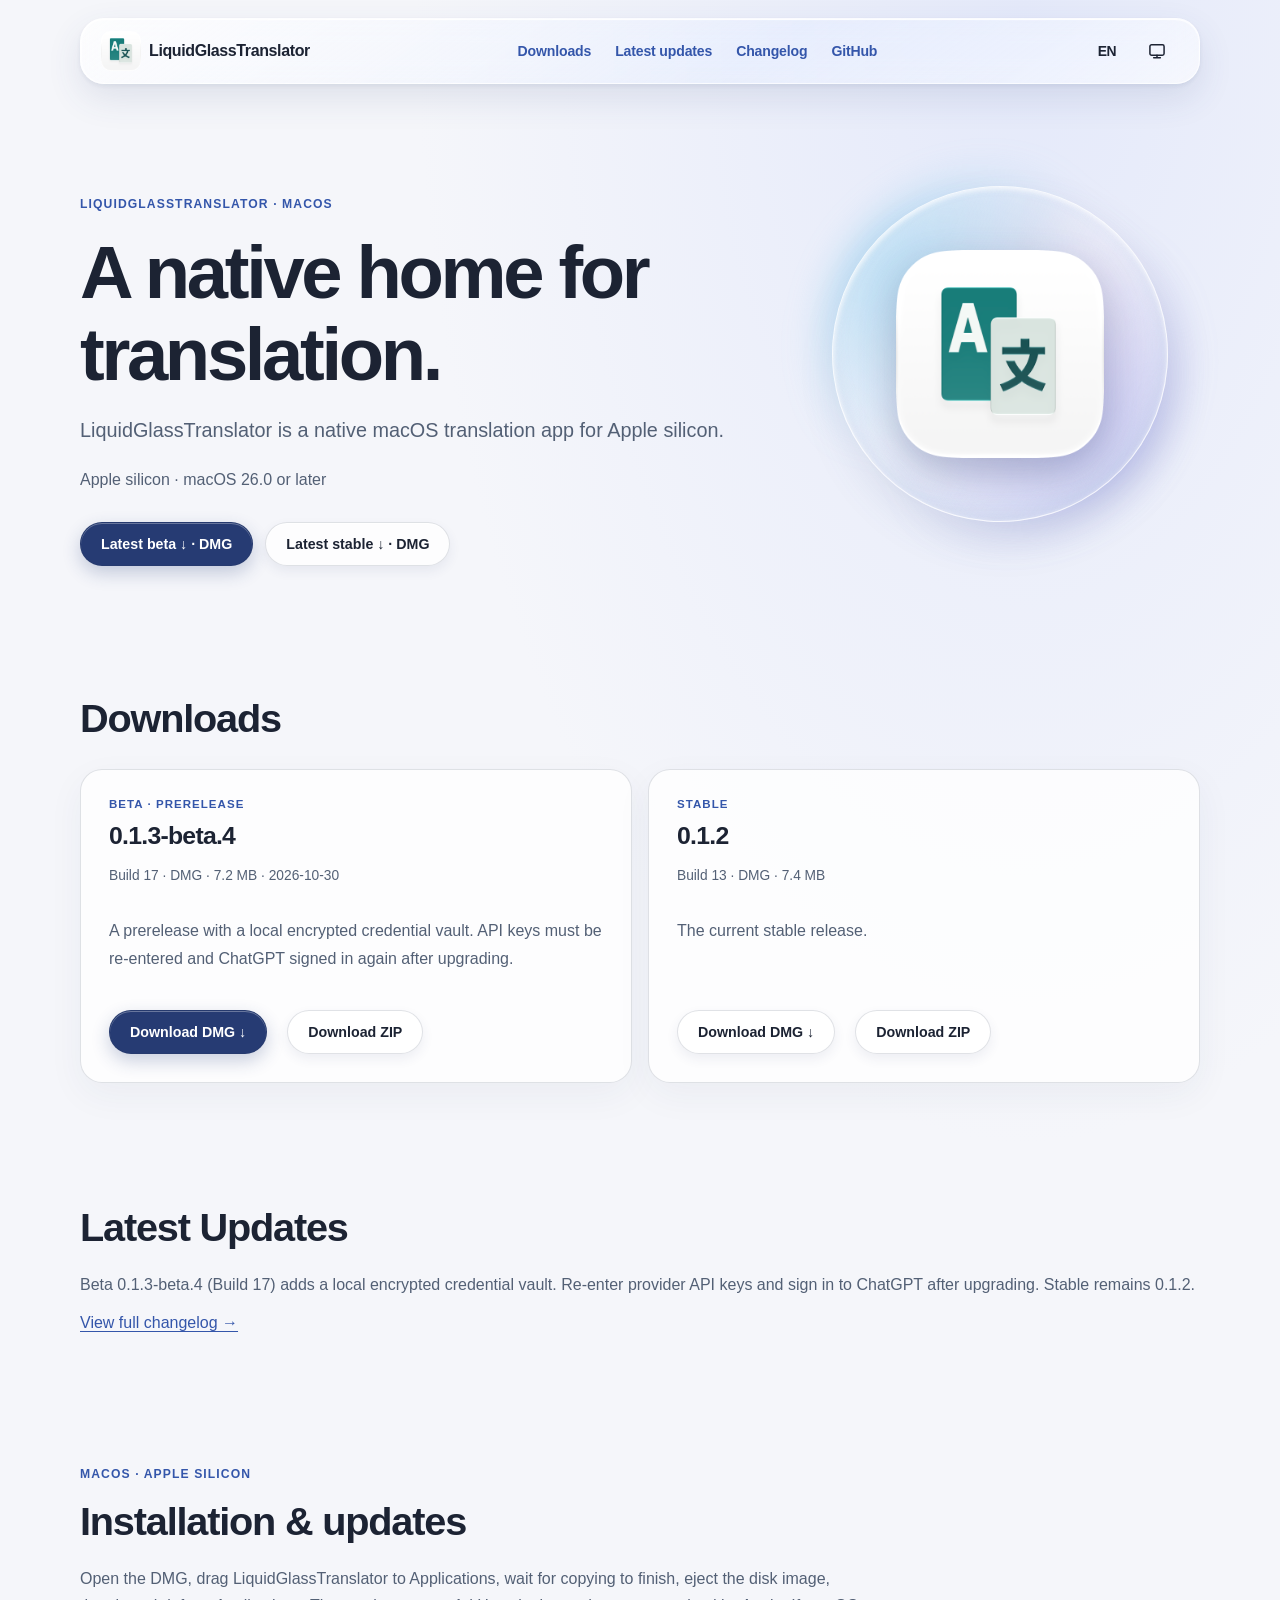
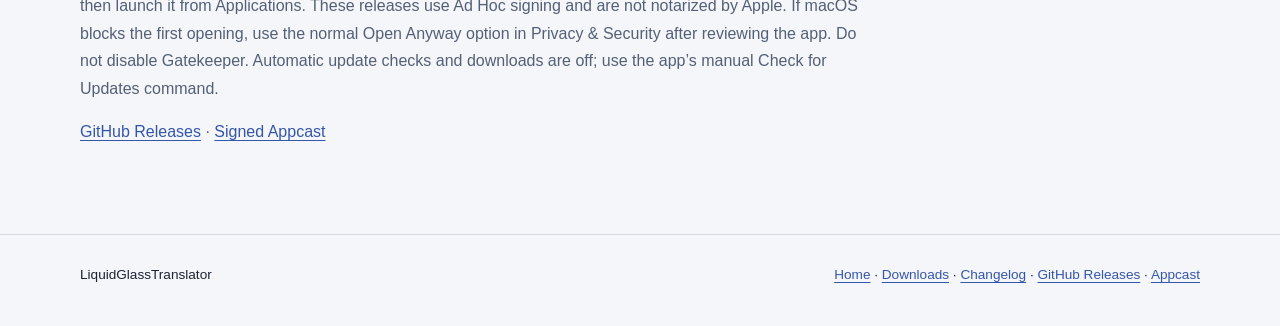
==== commit ba514e30: "Update public website for Beta 17" ====
--- a/docs/en/index.html
+++ b/docs/en/index.html
@@ -1,2 +1,2 @@
 <!doctype html>
-<html lang="en"><head><meta charset="utf-8"><meta name="viewport" content="width=device-width,initial-scale=1"><meta name="color-scheme" content="light dark"><meta name="description" content="LiquidGlassTranslator is a native macOS translation app for Apple silicon."><title>LiquidGlassTranslator — Downloads</title><script src="../assets/theme-init.js"></script><script defer src="../assets/controls.js"></script><link rel="stylesheet" href="../assets/site.css"><link rel="alternate" hreflang="en" href="../en/"><link rel="alternate" hreflang="zh-Hans" href="../zh/"><link rel="stylesheet" href="../assets/optical.css"><link rel="icon" type="image/png" sizes="32x32" href="../assets/favicon-light-32.png"><link rel="apple-touch-icon" sizes="180x180" href="../assets/apple-touch-icon.png"></head><body><a class="skip" href="#main">Skip / 跳至内容</a><header class="top"><nav class="wrap"><a class="brand" href="./"><img class="brand-icon" src="../assets/app-icon-light.png" alt="" width="40" height="40">LiquidGlassTranslator</a><div class="links"><a href="#downloads">Downloads</a><a href="#history">Latest updates</a><a href="changelog/">Changelog</a><a href="https://github.com/Ssiswent/LiquidGlassTranslator-Releases/releases">GitHub</a></div><div class="nav-tools"><details class="nav-control" id="language-control"><summary aria-label="Language" title="Language"><span class="language-glyph" aria-hidden="true">EN</span></summary><div class="control-menu"><a href="../zh/" hreflang="zh" aria-label="简体中文">简体中文<span class="check"></span></a><a href="../en/" hreflang="en" aria-label="English" aria-current="page">English<span class="check">✓</span></a></div></details><details class="nav-control" id="appearance-control"><summary aria-label="Appearance" title="Appearance"><span class="appearance-icon" aria-hidden="true"><svg data-mode-icon="system" viewBox="0 0 24 24" fill="none" stroke="currentColor" stroke-width="1.8" stroke-linecap="round" stroke-linejoin="round"><rect x="3.5" y="4.5" width="17" height="12.5" rx="2"/><path d="M8 20h8M12 17v3"/></svg><svg data-mode-icon="light" viewBox="0 0 24 24" fill="none" stroke="currentColor" stroke-width="1.8" stroke-linecap="round"><circle cx="12" cy="12" r="4"/><path d="M12 2v2m0 16v2M4.93 4.93l1.42 1.42m11.3 11.3 1.42 1.42M2 12h2m16 0h2M4.93 19.07l1.42-1.42m11.3-11.3 1.42-1.42"/></svg><svg data-mode-icon="dark" viewBox="0 0 24 24" fill="none" stroke="currentColor" stroke-width="1.8" stroke-linecap="round" stroke-linejoin="round"><path d="M20.3 15.2A8.5 8.5 0 0 1 8.8 3.7 8.5 8.5 0 1 0 20.3 15.2Z"/></svg></span></summary><div class="control-menu"><button type="button" data-mode="system" aria-label="System" aria-pressed="true"><span class="menu-option-main"><svg viewBox="0 0 24 24" fill="none" stroke="currentColor" stroke-width="1.8" stroke-linecap="round" stroke-linejoin="round"><rect x="3.5" y="4.5" width="17" height="12.5" rx="2"/><path d="M8 20h8M12 17v3"/></svg><span class="menu-label">System</span></span><span class="check">✓</span></button><button type="button" data-mode="light" aria-label="Light" aria-pressed="false"><span class="menu-option-main"><svg viewBox="0 0 24 24" fill="none" stroke="currentColor" stroke-width="1.8" stroke-linecap="round"><circle cx="12" cy="12" r="4"/><path d="M12 2v2m0 16v2M4.93 4.93l1.42 1.42m11.3 11.3 1.42 1.42M2 12h2m16 0h2M4.93 19.07l1.42-1.42m11.3-11.3 1.42-1.42"/></svg><span class="menu-label">Light</span></span><span class="check"></span></button><button type="button" data-mode="dark" aria-label="Dark" aria-pressed="false"><span class="menu-option-main"><svg viewBox="0 0 24 24" fill="none" stroke="currentColor" stroke-width="1.8" stroke-linecap="round" stroke-linejoin="round"><path d="M20.3 15.2A8.5 8.5 0 0 1 8.8 3.7 8.5 8.5 0 1 0 20.3 15.2Z"/></svg><span class="menu-label">Dark</span></span><span class="check"></span></button></div></details></div></nav></header><main id="main" class="wrap"><section class="hero"><span class="eyebrow">LiquidGlassTranslator · macOS</span><h1>A native home for translation.</h1><p class="lead">LiquidGlassTranslator is a native macOS translation app for Apple silicon.</p><p>Apple silicon · macOS 26.0 or later</p><div class="actions"><a class="btn primary" href="https://github.com/Ssiswent/LiquidGlassTranslator-Releases/releases/download/v0.1.3-beta.3/LiquidGlassTranslator-0.1.3-beta.3-macOS-arm64.dmg">Latest beta ↓ · DMG</a><a class="btn" href="https://github.com/Ssiswent/LiquidGlassTranslator-Releases/releases/download/v0.1.2/LiquidGlassTranslator-0.1.2-macOS-arm64.dmg">Latest stable ↓ · DMG</a></div><div class="hero-art" aria-hidden="true"><div class="glass-orbit"></div><img class="hero-icon" src="../assets/app-icon-light.png" alt="" width="512" height="512"></div></section><section class="section" id="downloads"><div class="sectionhead"><h2>Downloads</h2></div><div class="grid"><article class="card"><span class="tag">Beta · Prerelease</span><div class="version">0.1.3-beta.3</div><p class="meta">Build 16 · DMG · 6.3 MB · 2026-10-28</p><p>A prerelease for those who want the latest changes.</p><div class="download-actions"><a class="btn primary" href="https://github.com/Ssiswent/LiquidGlassTranslator-Releases/releases/download/v0.1.3-beta.3/LiquidGlassTranslator-0.1.3-beta.3-macOS-arm64.dmg">Download DMG ↓</a> <a class="btn" href="https://github.com/Ssiswent/LiquidGlassTranslator-Releases/releases/download/v0.1.3-beta.3/LiquidGlassTranslator-0.1.3-beta.3-macOS-arm64.zip">Download ZIP</a></div></article><article class="card"><span class="tag">Stable</span><div class="version">0.1.2</div><p class="meta">Build 13 · DMG · 7.4 MB</p><p>The current stable release.</p><div class="download-actions"><a class="btn" href="https://github.com/Ssiswent/LiquidGlassTranslator-Releases/releases/download/v0.1.2/LiquidGlassTranslator-0.1.2-macOS-arm64.dmg">Download DMG ↓</a> <a class="btn" href="https://github.com/Ssiswent/LiquidGlassTranslator-Releases/releases/download/v0.1.2/LiquidGlassTranslator-0.1.2-macOS-arm64.zip">Download ZIP</a></div></article></div></section><section class="section" id="history"><h2>Latest Updates</h2><p>Beta 0.1.3-beta.3 improves Settings spacing, icon alignment and scroll restoration. The current stable release is 0.1.2.</p><a href="changelog/">View full changelog →</a></section><section class="section support"><p class="eyebrow">macOS · Apple silicon</p><h2>Installation & updates</h2><p>Open the DMG, drag LiquidGlassTranslator to Applications, wait for copying to finish, eject the disk image, then launch it from Applications. These releases use Ad Hoc signing and are not notarized by Apple. If macOS blocks the first opening, use the normal Open Anyway option in Privacy & Security after reviewing the app. Do not disable Gatekeeper. Automatic update checks and downloads are off; use the app’s manual Check for Updates command.</p><p><a href="https://github.com/Ssiswent/LiquidGlassTranslator-Releases/releases">GitHub Releases</a> · <a href="https://ssiswent.github.io/LiquidGlassTranslator-Releases/appcast.xml">Signed Appcast</a></p></section></main><footer><div class="wrap"><span>LiquidGlassTranslator</span><span><a href="./">Home</a> · <a href="#downloads">Downloads</a> · <a href="changelog/">Changelog</a> · <a href="https://github.com/Ssiswent/LiquidGlassTranslator-Releases/releases">GitHub Releases</a> · <a href="https://ssiswent.github.io/LiquidGlassTranslator-Releases/appcast.xml">Appcast</a></span></div></footer></body></html>
+<html lang="en"><head><meta charset="utf-8"><meta name="viewport" content="width=device-width,initial-scale=1"><meta name="color-scheme" content="light dark"><meta name="description" content="LiquidGlassTranslator is a native macOS translation app for Apple silicon."><title>LiquidGlassTranslator — Downloads</title><script src="../assets/theme-init.js"></script><script defer src="../assets/controls.js"></script><link rel="stylesheet" href="../assets/site.css"><link rel="alternate" hreflang="en" href="../en/"><link rel="alternate" hreflang="zh-Hans" href="../zh/"><link rel="stylesheet" href="../assets/optical.css"><link rel="icon" type="image/png" sizes="32x32" href="../assets/favicon-light-32.png"><link rel="apple-touch-icon" sizes="180x180" href="../assets/apple-touch-icon.png"></head><body><a class="skip" href="#main">Skip / 跳至内容</a><header class="top"><nav class="wrap"><a class="brand" href="./"><img class="brand-icon" src="../assets/app-icon-light.png" alt="" width="40" height="40">LiquidGlassTranslator</a><div class="links"><a href="#downloads">Downloads</a><a href="#history">Latest updates</a><a href="changelog/">Changelog</a><a href="https://github.com/Ssiswent/LiquidGlassTranslator-Releases/releases">GitHub</a></div><div class="nav-tools"><details class="nav-control" id="language-control"><summary aria-label="Language" title="Language"><span class="language-glyph" aria-hidden="true">EN</span></summary><div class="control-menu"><a href="../zh/" hreflang="zh" aria-label="简体中文">简体中文<span class="check"></span></a><a href="../en/" hreflang="en" aria-label="English" aria-current="page">English<span class="check">✓</span></a></div></details><details class="nav-control" id="appearance-control"><summary aria-label="Appearance" title="Appearance"><span class="appearance-icon" aria-hidden="true"><svg data-mode-icon="system" viewBox="0 0 24 24" fill="none" stroke="currentColor" stroke-width="1.8" stroke-linecap="round" stroke-linejoin="round"><rect x="3.5" y="4.5" width="17" height="12.5" rx="2"/><path d="M8 20h8M12 17v3"/></svg><svg data-mode-icon="light" viewBox="0 0 24 24" fill="none" stroke="currentColor" stroke-width="1.8" stroke-linecap="round"><circle cx="12" cy="12" r="4"/><path d="M12 2v2m0 16v2M4.93 4.93l1.42 1.42m11.3 11.3 1.42 1.42M2 12h2m16 0h2M4.93 19.07l1.42-1.42m11.3-11.3 1.42-1.42"/></svg><svg data-mode-icon="dark" viewBox="0 0 24 24" fill="none" stroke="currentColor" stroke-width="1.8" stroke-linecap="round" stroke-linejoin="round"><path d="M20.3 15.2A8.5 8.5 0 0 1 8.8 3.7 8.5 8.5 0 1 0 20.3 15.2Z"/></svg></span></summary><div class="control-menu"><button type="button" data-mode="system" aria-label="System" aria-pressed="true"><span class="menu-option-main"><svg viewBox="0 0 24 24" fill="none" stroke="currentColor" stroke-width="1.8" stroke-linecap="round" stroke-linejoin="round"><rect x="3.5" y="4.5" width="17" height="12.5" rx="2"/><path d="M8 20h8M12 17v3"/></svg><span class="menu-label">System</span></span><span class="check">✓</span></button><button type="button" data-mode="light" aria-label="Light" aria-pressed="false"><span class="menu-option-main"><svg viewBox="0 0 24 24" fill="none" stroke="currentColor" stroke-width="1.8" stroke-linecap="round"><circle cx="12" cy="12" r="4"/><path d="M12 2v2m0 16v2M4.93 4.93l1.42 1.42m11.3 11.3 1.42 1.42M2 12h2m16 0h2M4.93 19.07l1.42-1.42m11.3-11.3 1.42-1.42"/></svg><span class="menu-label">Light</span></span><span class="check"></span></button><button type="button" data-mode="dark" aria-label="Dark" aria-pressed="false"><span class="menu-option-main"><svg viewBox="0 0 24 24" fill="none" stroke="currentColor" stroke-width="1.8" stroke-linecap="round" stroke-linejoin="round"><path d="M20.3 15.2A8.5 8.5 0 0 1 8.8 3.7 8.5 8.5 0 1 0 20.3 15.2Z"/></svg><span class="menu-label">Dark</span></span><span class="check"></span></button></div></details></div></nav></header><main id="main" class="wrap"><section class="hero"><span class="eyebrow">LiquidGlassTranslator · macOS</span><h1>A native home for translation.</h1><p class="lead">LiquidGlassTranslator is a native macOS translation app for Apple silicon.</p><p>Apple silicon · macOS 26.0 or later</p><div class="actions"><a class="btn primary" href="https://github.com/Ssiswent/LiquidGlassTranslator-Releases/releases/download/v0.1.3-beta.3/LiquidGlassTranslator-0.1.3-beta.3-macOS-arm64.dmg">Latest beta ↓ · DMG</a><a class="btn" href="https://github.com/Ssiswent/LiquidGlassTranslator-Releases/releases/download/v0.1.2/LiquidGlassTranslator-0.1.2-macOS-arm64.dmg">Latest stable ↓ · DMG</a></div><div class="hero-art" aria-hidden="true"><div class="glass-orbit"></div><img class="hero-icon" src="../assets/app-icon-light.png" alt="" width="512" height="512"></div></section><section class="section" id="downloads"><div class="sectionhead"><h2>Downloads</h2></div><div class="grid"><article class="card"><span class="tag">Beta · Prerelease</span><div class="version">0.1.3-beta.4</div><p class="meta">Build 17 · DMG · 7.2 MB · 2026-10-30</p><p>A prerelease with a local encrypted credential vault. API keys must be re-entered and ChatGPT signed in again after upgrading.</p><div class="download-actions"><a class="btn primary" href="https://github.com/Ssiswent/LiquidGlassTranslator-Releases/releases/download/v0.1.3-beta.4/LiquidGlassTranslator-0.1.3-beta.4-macOS-arm64.dmg">Download DMG ↓</a> <a class="btn" href="https://github.com/Ssiswent/LiquidGlassTranslator-Releases/releases/download/v0.1.3-beta.4/LiquidGlassTranslator-0.1.3-beta.4-macOS-arm64.zip">Download ZIP</a></div></article><article class="card"><span class="tag">Stable</span><div class="version">0.1.2</div><p class="meta">Build 13 · DMG · 7.4 MB</p><p>The current stable release.</p><div class="download-actions"><a class="btn" href="https://github.com/Ssiswent/LiquidGlassTranslator-Releases/releases/download/v0.1.2/LiquidGlassTranslator-0.1.2-macOS-arm64.dmg">Download DMG ↓</a> <a class="btn" href="https://github.com/Ssiswent/LiquidGlassTranslator-Releases/releases/download/v0.1.2/LiquidGlassTranslator-0.1.2-macOS-arm64.zip">Download ZIP</a></div></article></div></section><section class="section" id="history"><h2>Latest Updates</h2><p>Beta 0.1.3-beta.4 (Build 17) adds a local encrypted credential vault. Re-enter provider API keys and sign in to ChatGPT after upgrading. Stable remains 0.1.2.</p><a href="changelog/">View full changelog →</a></section><section class="section support"><p class="eyebrow">macOS · Apple silicon</p><h2>Installation & updates</h2><p>Open the DMG, drag LiquidGlassTranslator to Applications, wait for copying to finish, eject the disk image, then launch it from Applications. These releases use Ad Hoc signing and are not notarized by Apple. If macOS blocks the first opening, use the normal Open Anyway option in Privacy & Security after reviewing the app. Do not disable Gatekeeper. Automatic update checks and downloads are off; use the app’s manual Check for Updates command.</p><p><a href="https://github.com/Ssiswent/LiquidGlassTranslator-Releases/releases">GitHub Releases</a> · <a href="https://ssiswent.github.io/LiquidGlassTranslator-Releases/appcast.xml">Signed Appcast</a></p></section></main><footer><div class="wrap"><span>LiquidGlassTranslator</span><span><a href="./">Home</a> · <a href="#downloads">Downloads</a> · <a href="changelog/">Changelog</a> · <a href="https://github.com/Ssiswent/LiquidGlassTranslator-Releases/releases">GitHub Releases</a> · <a href="https://ssiswent.github.io/LiquidGlassTranslator-Releases/appcast.xml">Appcast</a></span></div></footer></body></html>
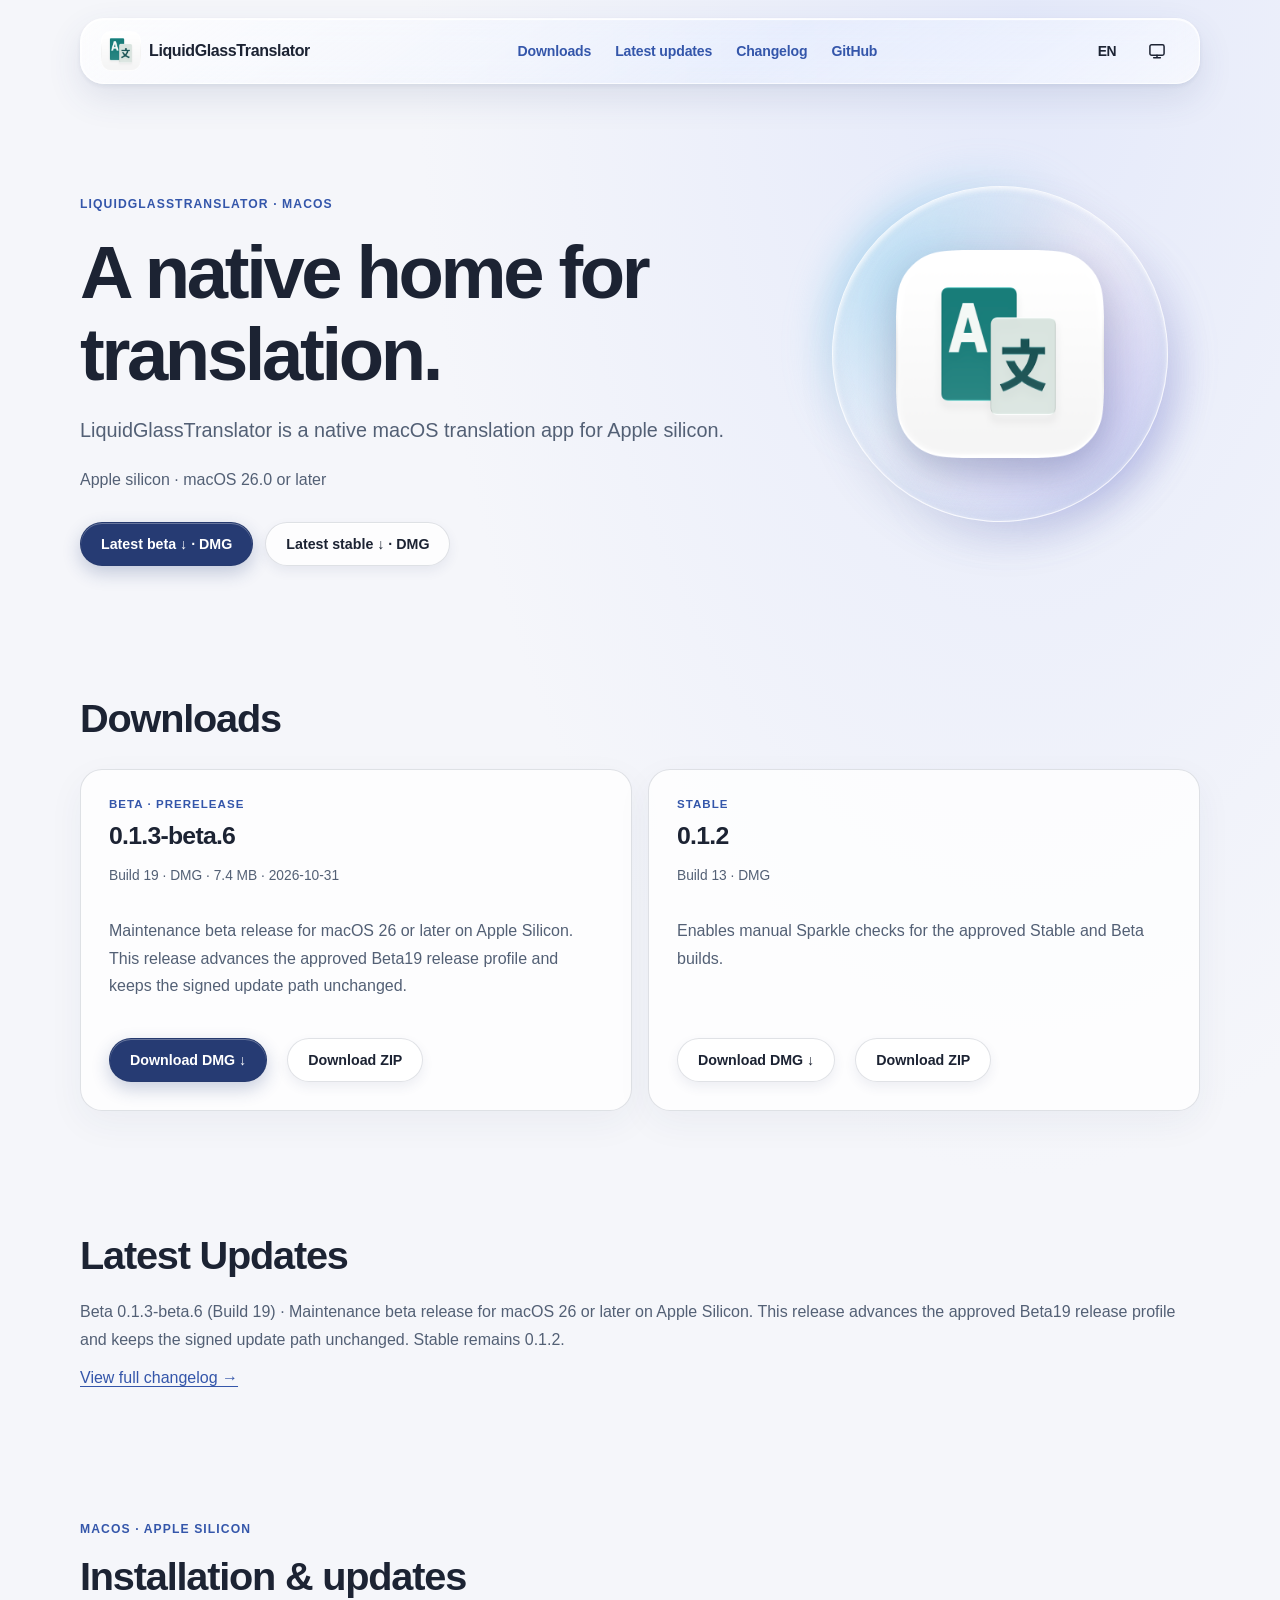
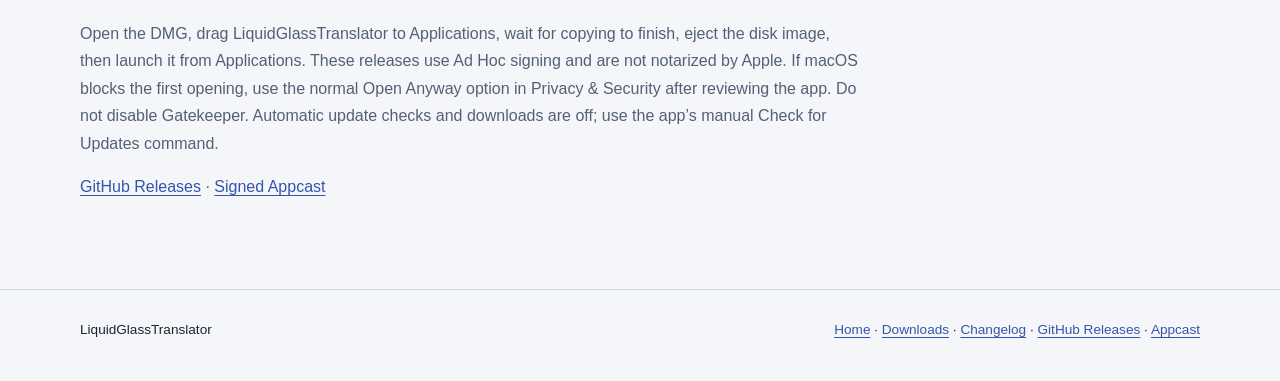
==== commit 2f1365b6: "Publish 0.1.3-beta.6 website and Appcast" ====
--- a/docs/en/index.html
+++ b/docs/en/index.html
@@ -1,2 +1,2 @@
 <!doctype html>
-<html lang="en"><head><meta charset="utf-8"><meta name="viewport" content="width=device-width,initial-scale=1"><meta name="color-scheme" content="light dark"><meta name="description" content="LiquidGlassTranslator is a native macOS translation app for Apple silicon."><title>LiquidGlassTranslator — Downloads</title><script src="../assets/theme-init.js"></script><script defer src="../assets/controls.js"></script><link rel="stylesheet" href="../assets/site.css"><link rel="alternate" hreflang="en" href="../en/"><link rel="alternate" hreflang="zh-Hans" href="../zh/"><link rel="stylesheet" href="../assets/optical.css"><link rel="icon" type="image/png" sizes="32x32" href="../assets/favicon-light-32.png"><link rel="apple-touch-icon" sizes="180x180" href="../assets/apple-touch-icon.png"></head><body><a class="skip" href="#main">Skip / 跳至内容</a><header class="top"><nav class="wrap"><a class="brand" href="./"><img class="brand-icon" src="../assets/app-icon-light.png" alt="" width="40" height="40">LiquidGlassTranslator</a><div class="links"><a href="#downloads">Downloads</a><a href="#history">Latest updates</a><a href="changelog/">Changelog</a><a href="https://github.com/Ssiswent/LiquidGlassTranslator-Releases/releases">GitHub</a></div><div class="nav-tools"><details class="nav-control" id="language-control"><summary aria-label="Language" title="Language"><span class="language-glyph" aria-hidden="true">EN</span></summary><div class="control-menu"><a href="../zh/" hreflang="zh" aria-label="简体中文">简体中文<span class="check"></span></a><a href="../en/" hreflang="en" aria-label="English" aria-current="page">English<span class="check">✓</span></a></div></details><details class="nav-control" id="appearance-control"><summary aria-label="Appearance" title="Appearance"><span class="appearance-icon" aria-hidden="true"><svg data-mode-icon="system" viewBox="0 0 24 24" fill="none" stroke="currentColor" stroke-width="1.8" stroke-linecap="round" stroke-linejoin="round"><rect x="3.5" y="4.5" width="17" height="12.5" rx="2"/><path d="M8 20h8M12 17v3"/></svg><svg data-mode-icon="light" viewBox="0 0 24 24" fill="none" stroke="currentColor" stroke-width="1.8" stroke-linecap="round"><circle cx="12" cy="12" r="4"/><path d="M12 2v2m0 16v2M4.93 4.93l1.42 1.42m11.3 11.3 1.42 1.42M2 12h2m16 0h2M4.93 19.07l1.42-1.42m11.3-11.3 1.42-1.42"/></svg><svg data-mode-icon="dark" viewBox="0 0 24 24" fill="none" stroke="currentColor" stroke-width="1.8" stroke-linecap="round" stroke-linejoin="round"><path d="M20.3 15.2A8.5 8.5 0 0 1 8.8 3.7 8.5 8.5 0 1 0 20.3 15.2Z"/></svg></span></summary><div class="control-menu"><button type="button" data-mode="system" aria-label="System" aria-pressed="true"><span class="menu-option-main"><svg viewBox="0 0 24 24" fill="none" stroke="currentColor" stroke-width="1.8" stroke-linecap="round" stroke-linejoin="round"><rect x="3.5" y="4.5" width="17" height="12.5" rx="2"/><path d="M8 20h8M12 17v3"/></svg><span class="menu-label">System</span></span><span class="check">✓</span></button><button type="button" data-mode="light" aria-label="Light" aria-pressed="false"><span class="menu-option-main"><svg viewBox="0 0 24 24" fill="none" stroke="currentColor" stroke-width="1.8" stroke-linecap="round"><circle cx="12" cy="12" r="4"/><path d="M12 2v2m0 16v2M4.93 4.93l1.42 1.42m11.3 11.3 1.42 1.42M2 12h2m16 0h2M4.93 19.07l1.42-1.42m11.3-11.3 1.42-1.42"/></svg><span class="menu-label">Light</span></span><span class="check"></span></button><button type="button" data-mode="dark" aria-label="Dark" aria-pressed="false"><span class="menu-option-main"><svg viewBox="0 0 24 24" fill="none" stroke="currentColor" stroke-width="1.8" stroke-linecap="round" stroke-linejoin="round"><path d="M20.3 15.2A8.5 8.5 0 0 1 8.8 3.7 8.5 8.5 0 1 0 20.3 15.2Z"/></svg><span class="menu-label">Dark</span></span><span class="check"></span></button></div></details></div></nav></header><main id="main" class="wrap"><section class="hero"><span class="eyebrow">LiquidGlassTranslator · macOS</span><h1>A native home for translation.</h1><p class="lead">LiquidGlassTranslator is a native macOS translation app for Apple silicon.</p><p>Apple silicon · macOS 26.0 or later</p><div class="actions"><a class="btn primary" href="https://github.com/Ssiswent/LiquidGlassTranslator-Releases/releases/download/v0.1.3-beta.3/LiquidGlassTranslator-0.1.3-beta.3-macOS-arm64.dmg">Latest beta ↓ · DMG</a><a class="btn" href="https://github.com/Ssiswent/LiquidGlassTranslator-Releases/releases/download/v0.1.2/LiquidGlassTranslator-0.1.2-macOS-arm64.dmg">Latest stable ↓ · DMG</a></div><div class="hero-art" aria-hidden="true"><div class="glass-orbit"></div><img class="hero-icon" src="../assets/app-icon-light.png" alt="" width="512" height="512"></div></section><section class="section" id="downloads"><div class="sectionhead"><h2>Downloads</h2></div><div class="grid"><article class="card"><span class="tag">Beta · Prerelease</span><div class="version">0.1.3-beta.4</div><p class="meta">Build 17 · DMG · 7.2 MB · 2026-10-30</p><p>A prerelease with a local encrypted credential vault. API keys must be re-entered and ChatGPT signed in again after upgrading.</p><div class="download-actions"><a class="btn primary" href="https://github.com/Ssiswent/LiquidGlassTranslator-Releases/releases/download/v0.1.3-beta.4/LiquidGlassTranslator-0.1.3-beta.4-macOS-arm64.dmg">Download DMG ↓</a> <a class="btn" href="https://github.com/Ssiswent/LiquidGlassTranslator-Releases/releases/download/v0.1.3-beta.4/LiquidGlassTranslator-0.1.3-beta.4-macOS-arm64.zip">Download ZIP</a></div></article><article class="card"><span class="tag">Stable</span><div class="version">0.1.2</div><p class="meta">Build 13 · DMG · 7.4 MB</p><p>The current stable release.</p><div class="download-actions"><a class="btn" href="https://github.com/Ssiswent/LiquidGlassTranslator-Releases/releases/download/v0.1.2/LiquidGlassTranslator-0.1.2-macOS-arm64.dmg">Download DMG ↓</a> <a class="btn" href="https://github.com/Ssiswent/LiquidGlassTranslator-Releases/releases/download/v0.1.2/LiquidGlassTranslator-0.1.2-macOS-arm64.zip">Download ZIP</a></div></article></div></section><section class="section" id="history"><h2>Latest Updates</h2><p>Beta 0.1.3-beta.4 (Build 17) adds a local encrypted credential vault. Re-enter provider API keys and sign in to ChatGPT after upgrading. Stable remains 0.1.2.</p><a href="changelog/">View full changelog →</a></section><section class="section support"><p class="eyebrow">macOS · Apple silicon</p><h2>Installation & updates</h2><p>Open the DMG, drag LiquidGlassTranslator to Applications, wait for copying to finish, eject the disk image, then launch it from Applications. These releases use Ad Hoc signing and are not notarized by Apple. If macOS blocks the first opening, use the normal Open Anyway option in Privacy & Security after reviewing the app. Do not disable Gatekeeper. Automatic update checks and downloads are off; use the app’s manual Check for Updates command.</p><p><a href="https://github.com/Ssiswent/LiquidGlassTranslator-Releases/releases">GitHub Releases</a> · <a href="https://ssiswent.github.io/LiquidGlassTranslator-Releases/appcast.xml">Signed Appcast</a></p></section></main><footer><div class="wrap"><span>LiquidGlassTranslator</span><span><a href="./">Home</a> · <a href="#downloads">Downloads</a> · <a href="changelog/">Changelog</a> · <a href="https://github.com/Ssiswent/LiquidGlassTranslator-Releases/releases">GitHub Releases</a> · <a href="https://ssiswent.github.io/LiquidGlassTranslator-Releases/appcast.xml">Appcast</a></span></div></footer></body></html>
+<html lang="en"><head><meta charset="utf-8"><meta name="viewport" content="width=device-width,initial-scale=1"><meta name="color-scheme" content="light dark"><meta name="description" content="LiquidGlassTranslator is a native macOS translation app for Apple silicon."><title>LiquidGlassTranslator — Downloads</title><script src="../assets/theme-init.js"></script><script defer src="../assets/controls.js"></script><link rel="stylesheet" href="../assets/site.css"><link rel="alternate" hreflang="en" href="../en/"><link rel="alternate" hreflang="zh-Hans" href="../zh/"><link rel="stylesheet" href="../assets/optical.css"><link rel="icon" type="image/png" sizes="32x32" href="../assets/favicon-light-32.png"><link rel="apple-touch-icon" sizes="180x180" href="../assets/apple-touch-icon.png"></head><body><a class="skip" href="#main">Skip / 跳至内容</a><header class="top"><nav class="wrap"><a class="brand" href="./"><img class="brand-icon" src="../assets/app-icon-light.png" alt="" width="40" height="40">LiquidGlassTranslator</a><div class="links"><a href="#downloads">Downloads</a><a href="#history">Latest updates</a><a href="changelog/">Changelog</a><a href="https://github.com/Ssiswent/LiquidGlassTranslator-Releases/releases">GitHub</a></div><div class="nav-tools"><details class="nav-control" id="language-control"><summary aria-label="Language" title="Language"><span class="language-glyph" aria-hidden="true">EN</span></summary><div class="control-menu"><a href="../zh/" hreflang="zh" aria-label="简体中文">简体中文<span class="check"></span></a><a href="../en/" hreflang="en" aria-label="English" aria-current="page">English<span class="check">✓</span></a></div></details><details class="nav-control" id="appearance-control"><summary aria-label="Appearance" title="Appearance"><span class="appearance-icon" aria-hidden="true"><svg data-mode-icon="system" viewBox="0 0 24 24" fill="none" stroke="currentColor" stroke-width="1.8" stroke-linecap="round" stroke-linejoin="round"><rect x="3.5" y="4.5" width="17" height="12.5" rx="2"/><path d="M8 20h8M12 17v3"/></svg><svg data-mode-icon="light" viewBox="0 0 24 24" fill="none" stroke="currentColor" stroke-width="1.8" stroke-linecap="round"><circle cx="12" cy="12" r="4"/><path d="M12 2v2m0 16v2M4.93 4.93l1.42 1.42m11.3 11.3 1.42 1.42M2 12h2m16 0h2M4.93 19.07l1.42-1.42m11.3-11.3 1.42-1.42"/></svg><svg data-mode-icon="dark" viewBox="0 0 24 24" fill="none" stroke="currentColor" stroke-width="1.8" stroke-linecap="round" stroke-linejoin="round"><path d="M20.3 15.2A8.5 8.5 0 0 1 8.8 3.7 8.5 8.5 0 1 0 20.3 15.2Z"/></svg></span></summary><div class="control-menu"><button type="button" data-mode="system" aria-label="System" aria-pressed="true"><span class="menu-option-main"><svg viewBox="0 0 24 24" fill="none" stroke="currentColor" stroke-width="1.8" stroke-linecap="round" stroke-linejoin="round"><rect x="3.5" y="4.5" width="17" height="12.5" rx="2"/><path d="M8 20h8M12 17v3"/></svg><span class="menu-label">System</span></span><span class="check">✓</span></button><button type="button" data-mode="light" aria-label="Light" aria-pressed="false"><span class="menu-option-main"><svg viewBox="0 0 24 24" fill="none" stroke="currentColor" stroke-width="1.8" stroke-linecap="round"><circle cx="12" cy="12" r="4"/><path d="M12 2v2m0 16v2M4.93 4.93l1.42 1.42m11.3 11.3 1.42 1.42M2 12h2m16 0h2M4.93 19.07l1.42-1.42m11.3-11.3 1.42-1.42"/></svg><span class="menu-label">Light</span></span><span class="check"></span></button><button type="button" data-mode="dark" aria-label="Dark" aria-pressed="false"><span class="menu-option-main"><svg viewBox="0 0 24 24" fill="none" stroke="currentColor" stroke-width="1.8" stroke-linecap="round" stroke-linejoin="round"><path d="M20.3 15.2A8.5 8.5 0 0 1 8.8 3.7 8.5 8.5 0 1 0 20.3 15.2Z"/></svg><span class="menu-label">Dark</span></span><span class="check"></span></button></div></details></div></nav></header><main id="main" class="wrap"><section class="hero"><span class="eyebrow">LiquidGlassTranslator · macOS</span><h1>A native home for translation.</h1><p class="lead">LiquidGlassTranslator is a native macOS translation app for Apple silicon.</p><p>Apple silicon · macOS 26.0 or later</p><div class="actions"><a class="btn primary" href="https://github.com/Ssiswent/LiquidGlassTranslator-Releases/releases/download/v0.1.3-beta.6/LiquidGlassTranslator-0.1.3-beta.6-macOS-arm64.dmg">Latest beta ↓ · DMG</a><a class="btn" href="https://github.com/Ssiswent/LiquidGlassTranslator-Releases/releases/download/v0.1.2/LiquidGlassTranslator-0.1.2-macOS-arm64.dmg">Latest stable ↓ · DMG</a></div><div class="hero-art" aria-hidden="true"><div class="glass-orbit"></div><img class="hero-icon" src="../assets/app-icon-light.png" alt="" width="512" height="512"></div></section><section class="section" id="downloads"><div class="sectionhead"><h2>Downloads</h2></div><div class="grid"><article class="card"><span class="tag">Beta · Prerelease</span><div class="version">0.1.3-beta.6</div><p class="meta">Build 19 · DMG · 7.4 MB · 2026-10-31</p><p>Maintenance beta release for macOS 26 or later on Apple Silicon. This release advances the approved Beta19 release profile and keeps the signed update path unchanged.</p><div class="download-actions"><a class="btn primary" href="https://github.com/Ssiswent/LiquidGlassTranslator-Releases/releases/download/v0.1.3-beta.6/LiquidGlassTranslator-0.1.3-beta.6-macOS-arm64.dmg">Download DMG ↓</a> <a class="btn" href="https://github.com/Ssiswent/LiquidGlassTranslator-Releases/releases/download/v0.1.3-beta.6/LiquidGlassTranslator-0.1.3-beta.6-macOS-arm64.zip">Download ZIP</a></div></article><article class="card"><span class="tag">Stable</span><div class="version">0.1.2</div><p class="meta">Build 13 · DMG</p><p>Enables manual Sparkle checks for the approved Stable and Beta builds.</p><div class="download-actions"><a class="btn" href="https://github.com/Ssiswent/LiquidGlassTranslator-Releases/releases/download/v0.1.2/LiquidGlassTranslator-0.1.2-macOS-arm64.dmg">Download DMG ↓</a> <a class="btn" href="https://github.com/Ssiswent/LiquidGlassTranslator-Releases/releases/download/v0.1.2/LiquidGlassTranslator-0.1.2-macOS-arm64.zip">Download ZIP</a></div></article></div></section><section class="section" id="history"><h2>Latest Updates</h2><p>Beta 0.1.3-beta.6 (Build 19) · Maintenance beta release for macOS 26 or later on Apple Silicon. This release advances the approved Beta19 release profile and keeps the signed update path unchanged. Stable remains 0.1.2.</p><a href="changelog/">View full changelog →</a></section><section class="section support"><p class="eyebrow">macOS · Apple silicon</p><h2>Installation & updates</h2><p>Open the DMG, drag LiquidGlassTranslator to Applications, wait for copying to finish, eject the disk image, then launch it from Applications. These releases use Ad Hoc signing and are not notarized by Apple. If macOS blocks the first opening, use the normal Open Anyway option in Privacy & Security after reviewing the app. Do not disable Gatekeeper. Automatic update checks and downloads are off; use the app’s manual Check for Updates command.</p><p><a href="https://github.com/Ssiswent/LiquidGlassTranslator-Releases/releases">GitHub Releases</a> · <a href="https://ssiswent.github.io/LiquidGlassTranslator-Releases/appcast.xml">Signed Appcast</a></p></section></main><footer><div class="wrap"><span>LiquidGlassTranslator</span><span><a href="./">Home</a> · <a href="#downloads">Downloads</a> · <a href="changelog/">Changelog</a> · <a href="https://github.com/Ssiswent/LiquidGlassTranslator-Releases/releases">GitHub Releases</a> · <a href="https://ssiswent.github.io/LiquidGlassTranslator-Releases/appcast.xml">Appcast</a></span></div></footer></body></html>
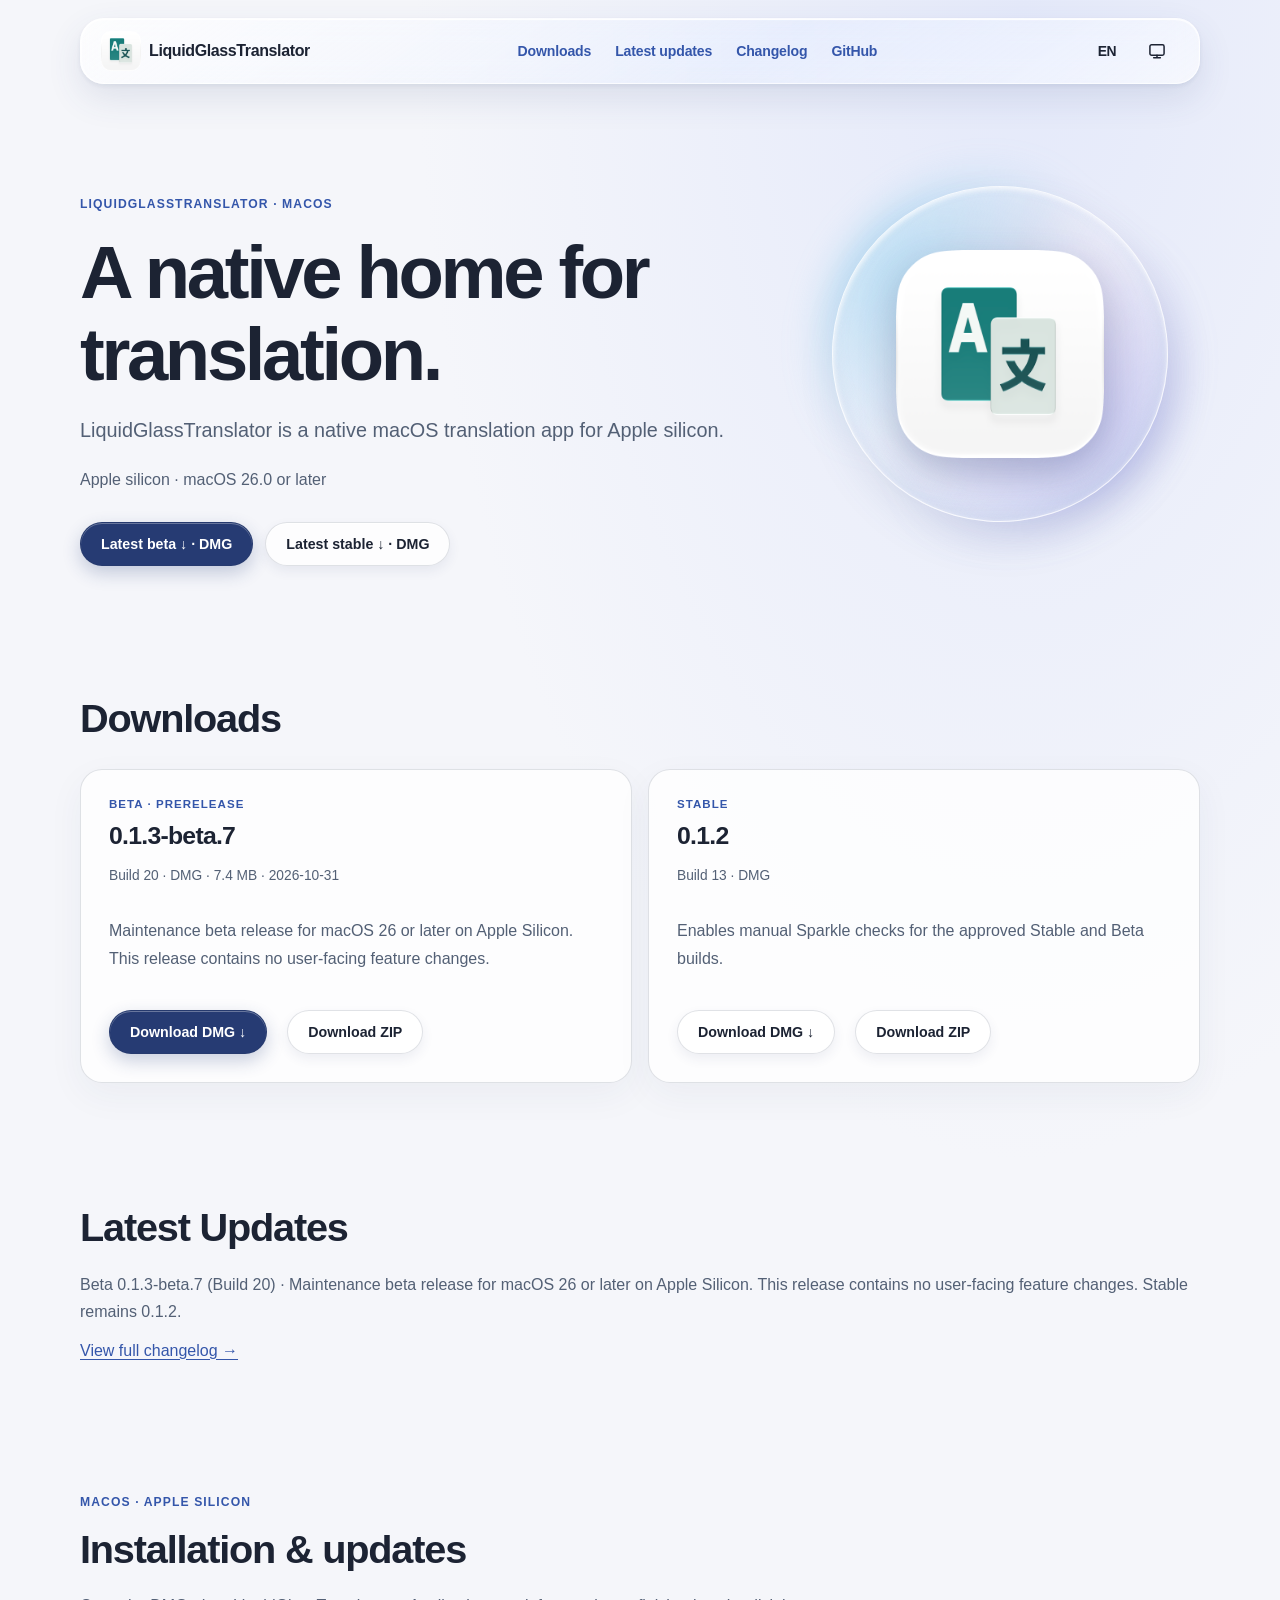
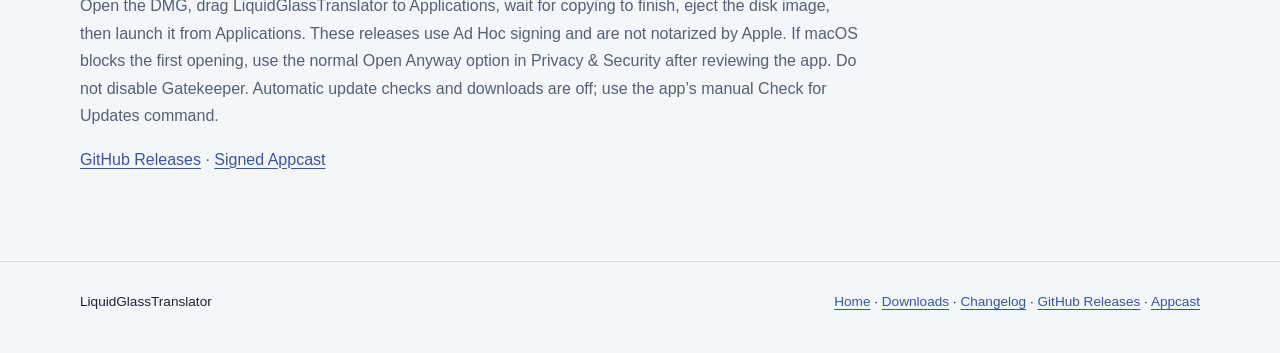
==== commit d85c9a25: "Publish 0.1.3-beta.7 website and Appcast" ====
--- a/docs/en/index.html
+++ b/docs/en/index.html
@@ -1,2 +1,2 @@
 <!doctype html>
-<html lang="en"><head><meta charset="utf-8"><meta name="viewport" content="width=device-width,initial-scale=1"><meta name="color-scheme" content="light dark"><meta name="description" content="LiquidGlassTranslator is a native macOS translation app for Apple silicon."><title>LiquidGlassTranslator — Downloads</title><script src="../assets/theme-init.js"></script><script defer src="../assets/controls.js"></script><link rel="stylesheet" href="../assets/site.css"><link rel="alternate" hreflang="en" href="../en/"><link rel="alternate" hreflang="zh-Hans" href="../zh/"><link rel="stylesheet" href="../assets/optical.css"><link rel="icon" type="image/png" sizes="32x32" href="../assets/favicon-light-32.png"><link rel="apple-touch-icon" sizes="180x180" href="../assets/apple-touch-icon.png"></head><body><a class="skip" href="#main">Skip / 跳至内容</a><header class="top"><nav class="wrap"><a class="brand" href="./"><img class="brand-icon" src="../assets/app-icon-light.png" alt="" width="40" height="40">LiquidGlassTranslator</a><div class="links"><a href="#downloads">Downloads</a><a href="#history">Latest updates</a><a href="changelog/">Changelog</a><a href="https://github.com/Ssiswent/LiquidGlassTranslator-Releases/releases">GitHub</a></div><div class="nav-tools"><details class="nav-control" id="language-control"><summary aria-label="Language" title="Language"><span class="language-glyph" aria-hidden="true">EN</span></summary><div class="control-menu"><a href="../zh/" hreflang="zh" aria-label="简体中文">简体中文<span class="check"></span></a><a href="../en/" hreflang="en" aria-label="English" aria-current="page">English<span class="check">✓</span></a></div></details><details class="nav-control" id="appearance-control"><summary aria-label="Appearance" title="Appearance"><span class="appearance-icon" aria-hidden="true"><svg data-mode-icon="system" viewBox="0 0 24 24" fill="none" stroke="currentColor" stroke-width="1.8" stroke-linecap="round" stroke-linejoin="round"><rect x="3.5" y="4.5" width="17" height="12.5" rx="2"/><path d="M8 20h8M12 17v3"/></svg><svg data-mode-icon="light" viewBox="0 0 24 24" fill="none" stroke="currentColor" stroke-width="1.8" stroke-linecap="round"><circle cx="12" cy="12" r="4"/><path d="M12 2v2m0 16v2M4.93 4.93l1.42 1.42m11.3 11.3 1.42 1.42M2 12h2m16 0h2M4.93 19.07l1.42-1.42m11.3-11.3 1.42-1.42"/></svg><svg data-mode-icon="dark" viewBox="0 0 24 24" fill="none" stroke="currentColor" stroke-width="1.8" stroke-linecap="round" stroke-linejoin="round"><path d="M20.3 15.2A8.5 8.5 0 0 1 8.8 3.7 8.5 8.5 0 1 0 20.3 15.2Z"/></svg></span></summary><div class="control-menu"><button type="button" data-mode="system" aria-label="System" aria-pressed="true"><span class="menu-option-main"><svg viewBox="0 0 24 24" fill="none" stroke="currentColor" stroke-width="1.8" stroke-linecap="round" stroke-linejoin="round"><rect x="3.5" y="4.5" width="17" height="12.5" rx="2"/><path d="M8 20h8M12 17v3"/></svg><span class="menu-label">System</span></span><span class="check">✓</span></button><button type="button" data-mode="light" aria-label="Light" aria-pressed="false"><span class="menu-option-main"><svg viewBox="0 0 24 24" fill="none" stroke="currentColor" stroke-width="1.8" stroke-linecap="round"><circle cx="12" cy="12" r="4"/><path d="M12 2v2m0 16v2M4.93 4.93l1.42 1.42m11.3 11.3 1.42 1.42M2 12h2m16 0h2M4.93 19.07l1.42-1.42m11.3-11.3 1.42-1.42"/></svg><span class="menu-label">Light</span></span><span class="check"></span></button><button type="button" data-mode="dark" aria-label="Dark" aria-pressed="false"><span class="menu-option-main"><svg viewBox="0 0 24 24" fill="none" stroke="currentColor" stroke-width="1.8" stroke-linecap="round" stroke-linejoin="round"><path d="M20.3 15.2A8.5 8.5 0 0 1 8.8 3.7 8.5 8.5 0 1 0 20.3 15.2Z"/></svg><span class="menu-label">Dark</span></span><span class="check"></span></button></div></details></div></nav></header><main id="main" class="wrap"><section class="hero"><span class="eyebrow">LiquidGlassTranslator · macOS</span><h1>A native home for translation.</h1><p class="lead">LiquidGlassTranslator is a native macOS translation app for Apple silicon.</p><p>Apple silicon · macOS 26.0 or later</p><div class="actions"><a class="btn primary" href="https://github.com/Ssiswent/LiquidGlassTranslator-Releases/releases/download/v0.1.3-beta.6/LiquidGlassTranslator-0.1.3-beta.6-macOS-arm64.dmg">Latest beta ↓ · DMG</a><a class="btn" href="https://github.com/Ssiswent/LiquidGlassTranslator-Releases/releases/download/v0.1.2/LiquidGlassTranslator-0.1.2-macOS-arm64.dmg">Latest stable ↓ · DMG</a></div><div class="hero-art" aria-hidden="true"><div class="glass-orbit"></div><img class="hero-icon" src="../assets/app-icon-light.png" alt="" width="512" height="512"></div></section><section class="section" id="downloads"><div class="sectionhead"><h2>Downloads</h2></div><div class="grid"><article class="card"><span class="tag">Beta · Prerelease</span><div class="version">0.1.3-beta.6</div><p class="meta">Build 19 · DMG · 7.4 MB · 2026-10-31</p><p>Maintenance beta release for macOS 26 or later on Apple Silicon. This release advances the approved Beta19 release profile and keeps the signed update path unchanged.</p><div class="download-actions"><a class="btn primary" href="https://github.com/Ssiswent/LiquidGlassTranslator-Releases/releases/download/v0.1.3-beta.6/LiquidGlassTranslator-0.1.3-beta.6-macOS-arm64.dmg">Download DMG ↓</a> <a class="btn" href="https://github.com/Ssiswent/LiquidGlassTranslator-Releases/releases/download/v0.1.3-beta.6/LiquidGlassTranslator-0.1.3-beta.6-macOS-arm64.zip">Download ZIP</a></div></article><article class="card"><span class="tag">Stable</span><div class="version">0.1.2</div><p class="meta">Build 13 · DMG</p><p>Enables manual Sparkle checks for the approved Stable and Beta builds.</p><div class="download-actions"><a class="btn" href="https://github.com/Ssiswent/LiquidGlassTranslator-Releases/releases/download/v0.1.2/LiquidGlassTranslator-0.1.2-macOS-arm64.dmg">Download DMG ↓</a> <a class="btn" href="https://github.com/Ssiswent/LiquidGlassTranslator-Releases/releases/download/v0.1.2/LiquidGlassTranslator-0.1.2-macOS-arm64.zip">Download ZIP</a></div></article></div></section><section class="section" id="history"><h2>Latest Updates</h2><p>Beta 0.1.3-beta.6 (Build 19) · Maintenance beta release for macOS 26 or later on Apple Silicon. This release advances the approved Beta19 release profile and keeps the signed update path unchanged. Stable remains 0.1.2.</p><a href="changelog/">View full changelog →</a></section><section class="section support"><p class="eyebrow">macOS · Apple silicon</p><h2>Installation & updates</h2><p>Open the DMG, drag LiquidGlassTranslator to Applications, wait for copying to finish, eject the disk image, then launch it from Applications. These releases use Ad Hoc signing and are not notarized by Apple. If macOS blocks the first opening, use the normal Open Anyway option in Privacy & Security after reviewing the app. Do not disable Gatekeeper. Automatic update checks and downloads are off; use the app’s manual Check for Updates command.</p><p><a href="https://github.com/Ssiswent/LiquidGlassTranslator-Releases/releases">GitHub Releases</a> · <a href="https://ssiswent.github.io/LiquidGlassTranslator-Releases/appcast.xml">Signed Appcast</a></p></section></main><footer><div class="wrap"><span>LiquidGlassTranslator</span><span><a href="./">Home</a> · <a href="#downloads">Downloads</a> · <a href="changelog/">Changelog</a> · <a href="https://github.com/Ssiswent/LiquidGlassTranslator-Releases/releases">GitHub Releases</a> · <a href="https://ssiswent.github.io/LiquidGlassTranslator-Releases/appcast.xml">Appcast</a></span></div></footer></body></html>
+<html lang="en"><head><meta charset="utf-8"><meta name="viewport" content="width=device-width,initial-scale=1"><meta name="color-scheme" content="light dark"><meta name="description" content="LiquidGlassTranslator is a native macOS translation app for Apple silicon."><title>LiquidGlassTranslator — Downloads</title><script src="../assets/theme-init.js"></script><script defer src="../assets/controls.js"></script><link rel="stylesheet" href="../assets/site.css"><link rel="alternate" hreflang="en" href="../en/"><link rel="alternate" hreflang="zh-Hans" href="../zh/"><link rel="stylesheet" href="../assets/optical.css"><link rel="icon" type="image/png" sizes="32x32" href="../assets/favicon-light-32.png"><link rel="apple-touch-icon" sizes="180x180" href="../assets/apple-touch-icon.png"></head><body><a class="skip" href="#main">Skip / 跳至内容</a><header class="top"><nav class="wrap"><a class="brand" href="./"><img class="brand-icon" src="../assets/app-icon-light.png" alt="" width="40" height="40">LiquidGlassTranslator</a><div class="links"><a href="#downloads">Downloads</a><a href="#history">Latest updates</a><a href="changelog/">Changelog</a><a href="https://github.com/Ssiswent/LiquidGlassTranslator-Releases/releases">GitHub</a></div><div class="nav-tools"><details class="nav-control" id="language-control"><summary aria-label="Language" title="Language"><span class="language-glyph" aria-hidden="true">EN</span></summary><div class="control-menu"><a href="../zh/" hreflang="zh" aria-label="简体中文">简体中文<span class="check"></span></a><a href="../en/" hreflang="en" aria-label="English" aria-current="page">English<span class="check">✓</span></a></div></details><details class="nav-control" id="appearance-control"><summary aria-label="Appearance" title="Appearance"><span class="appearance-icon" aria-hidden="true"><svg data-mode-icon="system" viewBox="0 0 24 24" fill="none" stroke="currentColor" stroke-width="1.8" stroke-linecap="round" stroke-linejoin="round"><rect x="3.5" y="4.5" width="17" height="12.5" rx="2"/><path d="M8 20h8M12 17v3"/></svg><svg data-mode-icon="light" viewBox="0 0 24 24" fill="none" stroke="currentColor" stroke-width="1.8" stroke-linecap="round"><circle cx="12" cy="12" r="4"/><path d="M12 2v2m0 16v2M4.93 4.93l1.42 1.42m11.3 11.3 1.42 1.42M2 12h2m16 0h2M4.93 19.07l1.42-1.42m11.3-11.3 1.42-1.42"/></svg><svg data-mode-icon="dark" viewBox="0 0 24 24" fill="none" stroke="currentColor" stroke-width="1.8" stroke-linecap="round" stroke-linejoin="round"><path d="M20.3 15.2A8.5 8.5 0 0 1 8.8 3.7 8.5 8.5 0 1 0 20.3 15.2Z"/></svg></span></summary><div class="control-menu"><button type="button" data-mode="system" aria-label="System" aria-pressed="true"><span class="menu-option-main"><svg viewBox="0 0 24 24" fill="none" stroke="currentColor" stroke-width="1.8" stroke-linecap="round" stroke-linejoin="round"><rect x="3.5" y="4.5" width="17" height="12.5" rx="2"/><path d="M8 20h8M12 17v3"/></svg><span class="menu-label">System</span></span><span class="check">✓</span></button><button type="button" data-mode="light" aria-label="Light" aria-pressed="false"><span class="menu-option-main"><svg viewBox="0 0 24 24" fill="none" stroke="currentColor" stroke-width="1.8" stroke-linecap="round"><circle cx="12" cy="12" r="4"/><path d="M12 2v2m0 16v2M4.93 4.93l1.42 1.42m11.3 11.3 1.42 1.42M2 12h2m16 0h2M4.93 19.07l1.42-1.42m11.3-11.3 1.42-1.42"/></svg><span class="menu-label">Light</span></span><span class="check"></span></button><button type="button" data-mode="dark" aria-label="Dark" aria-pressed="false"><span class="menu-option-main"><svg viewBox="0 0 24 24" fill="none" stroke="currentColor" stroke-width="1.8" stroke-linecap="round" stroke-linejoin="round"><path d="M20.3 15.2A8.5 8.5 0 0 1 8.8 3.7 8.5 8.5 0 1 0 20.3 15.2Z"/></svg><span class="menu-label">Dark</span></span><span class="check"></span></button></div></details></div></nav></header><main id="main" class="wrap"><section class="hero"><span class="eyebrow">LiquidGlassTranslator · macOS</span><h1>A native home for translation.</h1><p class="lead">LiquidGlassTranslator is a native macOS translation app for Apple silicon.</p><p>Apple silicon · macOS 26.0 or later</p><div class="actions"><a class="btn primary" href="https://github.com/Ssiswent/LiquidGlassTranslator-Releases/releases/download/v0.1.3-beta.7/LiquidGlassTranslator-0.1.3-beta.7-macOS-arm64.dmg">Latest beta ↓ · DMG</a><a class="btn" href="https://github.com/Ssiswent/LiquidGlassTranslator-Releases/releases/download/v0.1.2/LiquidGlassTranslator-0.1.2-macOS-arm64.dmg">Latest stable ↓ · DMG</a></div><div class="hero-art" aria-hidden="true"><div class="glass-orbit"></div><img class="hero-icon" src="../assets/app-icon-light.png" alt="" width="512" height="512"></div></section><section class="section" id="downloads"><div class="sectionhead"><h2>Downloads</h2></div><div class="grid"><article class="card"><span class="tag">Beta · Prerelease</span><div class="version">0.1.3-beta.7</div><p class="meta">Build 20 · DMG · 7.4 MB · 2026-10-31</p><p>Maintenance beta release for macOS 26 or later on Apple Silicon. This release contains no user-facing feature changes.</p><div class="download-actions"><a class="btn primary" href="https://github.com/Ssiswent/LiquidGlassTranslator-Releases/releases/download/v0.1.3-beta.7/LiquidGlassTranslator-0.1.3-beta.7-macOS-arm64.dmg">Download DMG ↓</a> <a class="btn" href="https://github.com/Ssiswent/LiquidGlassTranslator-Releases/releases/download/v0.1.3-beta.7/LiquidGlassTranslator-0.1.3-beta.7-macOS-arm64.zip">Download ZIP</a></div></article><article class="card"><span class="tag">Stable</span><div class="version">0.1.2</div><p class="meta">Build 13 · DMG</p><p>Enables manual Sparkle checks for the approved Stable and Beta builds.</p><div class="download-actions"><a class="btn" href="https://github.com/Ssiswent/LiquidGlassTranslator-Releases/releases/download/v0.1.2/LiquidGlassTranslator-0.1.2-macOS-arm64.dmg">Download DMG ↓</a> <a class="btn" href="https://github.com/Ssiswent/LiquidGlassTranslator-Releases/releases/download/v0.1.2/LiquidGlassTranslator-0.1.2-macOS-arm64.zip">Download ZIP</a></div></article></div></section><section class="section" id="history"><h2>Latest Updates</h2><p>Beta 0.1.3-beta.7 (Build 20) · Maintenance beta release for macOS 26 or later on Apple Silicon. This release contains no user-facing feature changes. Stable remains 0.1.2.</p><a href="changelog/">View full changelog →</a></section><section class="section support"><p class="eyebrow">macOS · Apple silicon</p><h2>Installation & updates</h2><p>Open the DMG, drag LiquidGlassTranslator to Applications, wait for copying to finish, eject the disk image, then launch it from Applications. These releases use Ad Hoc signing and are not notarized by Apple. If macOS blocks the first opening, use the normal Open Anyway option in Privacy & Security after reviewing the app. Do not disable Gatekeeper. Automatic update checks and downloads are off; use the app’s manual Check for Updates command.</p><p><a href="https://github.com/Ssiswent/LiquidGlassTranslator-Releases/releases">GitHub Releases</a> · <a href="https://ssiswent.github.io/LiquidGlassTranslator-Releases/appcast.xml">Signed Appcast</a></p></section></main><footer><div class="wrap"><span>LiquidGlassTranslator</span><span><a href="./">Home</a> · <a href="#downloads">Downloads</a> · <a href="changelog/">Changelog</a> · <a href="https://github.com/Ssiswent/LiquidGlassTranslator-Releases/releases">GitHub Releases</a> · <a href="https://ssiswent.github.io/LiquidGlassTranslator-Releases/appcast.xml">Appcast</a></span></div></footer></body></html>
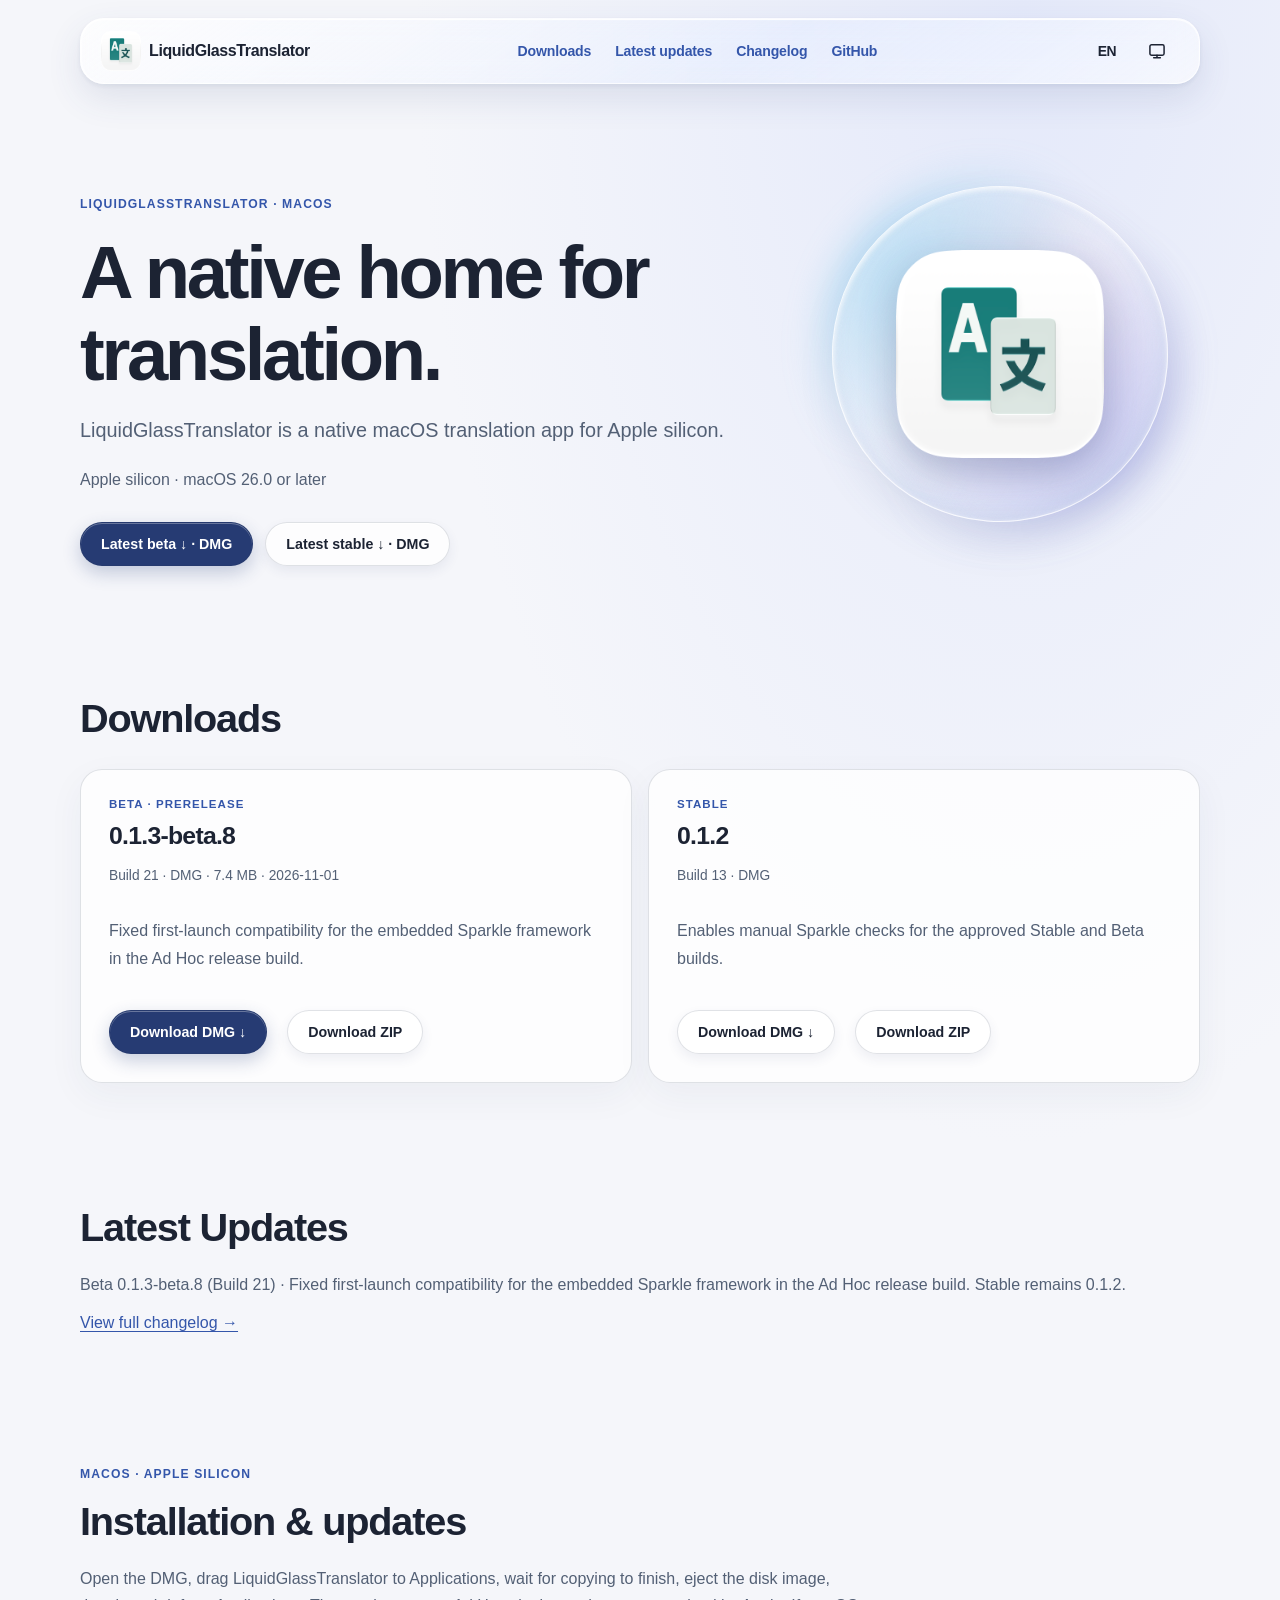
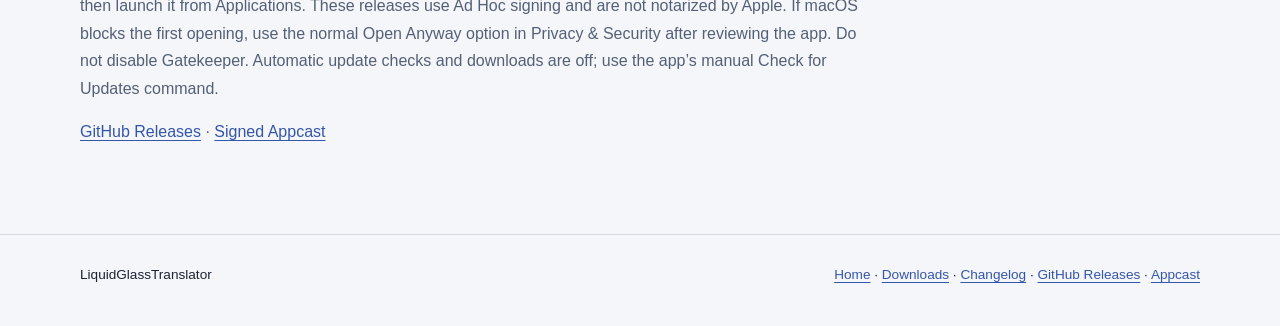
==== commit 73e39470: "Publish 0.1.3-beta.8 website and Appcast" ====
--- a/docs/en/index.html
+++ b/docs/en/index.html
@@ -1,2 +1,2 @@
 <!doctype html>
-<html lang="en"><head><meta charset="utf-8"><meta name="viewport" content="width=device-width,initial-scale=1"><meta name="color-scheme" content="light dark"><meta name="description" content="LiquidGlassTranslator is a native macOS translation app for Apple silicon."><title>LiquidGlassTranslator — Downloads</title><script src="../assets/theme-init.js"></script><script defer src="../assets/controls.js"></script><link rel="stylesheet" href="../assets/site.css"><link rel="alternate" hreflang="en" href="../en/"><link rel="alternate" hreflang="zh-Hans" href="../zh/"><link rel="stylesheet" href="../assets/optical.css"><link rel="icon" type="image/png" sizes="32x32" href="../assets/favicon-light-32.png"><link rel="apple-touch-icon" sizes="180x180" href="../assets/apple-touch-icon.png"></head><body><a class="skip" href="#main">Skip / 跳至内容</a><header class="top"><nav class="wrap"><a class="brand" href="./"><img class="brand-icon" src="../assets/app-icon-light.png" alt="" width="40" height="40">LiquidGlassTranslator</a><div class="links"><a href="#downloads">Downloads</a><a href="#history">Latest updates</a><a href="changelog/">Changelog</a><a href="https://github.com/Ssiswent/LiquidGlassTranslator-Releases/releases">GitHub</a></div><div class="nav-tools"><details class="nav-control" id="language-control"><summary aria-label="Language" title="Language"><span class="language-glyph" aria-hidden="true">EN</span></summary><div class="control-menu"><a href="../zh/" hreflang="zh" aria-label="简体中文">简体中文<span class="check"></span></a><a href="../en/" hreflang="en" aria-label="English" aria-current="page">English<span class="check">✓</span></a></div></details><details class="nav-control" id="appearance-control"><summary aria-label="Appearance" title="Appearance"><span class="appearance-icon" aria-hidden="true"><svg data-mode-icon="system" viewBox="0 0 24 24" fill="none" stroke="currentColor" stroke-width="1.8" stroke-linecap="round" stroke-linejoin="round"><rect x="3.5" y="4.5" width="17" height="12.5" rx="2"/><path d="M8 20h8M12 17v3"/></svg><svg data-mode-icon="light" viewBox="0 0 24 24" fill="none" stroke="currentColor" stroke-width="1.8" stroke-linecap="round"><circle cx="12" cy="12" r="4"/><path d="M12 2v2m0 16v2M4.93 4.93l1.42 1.42m11.3 11.3 1.42 1.42M2 12h2m16 0h2M4.93 19.07l1.42-1.42m11.3-11.3 1.42-1.42"/></svg><svg data-mode-icon="dark" viewBox="0 0 24 24" fill="none" stroke="currentColor" stroke-width="1.8" stroke-linecap="round" stroke-linejoin="round"><path d="M20.3 15.2A8.5 8.5 0 0 1 8.8 3.7 8.5 8.5 0 1 0 20.3 15.2Z"/></svg></span></summary><div class="control-menu"><button type="button" data-mode="system" aria-label="System" aria-pressed="true"><span class="menu-option-main"><svg viewBox="0 0 24 24" fill="none" stroke="currentColor" stroke-width="1.8" stroke-linecap="round" stroke-linejoin="round"><rect x="3.5" y="4.5" width="17" height="12.5" rx="2"/><path d="M8 20h8M12 17v3"/></svg><span class="menu-label">System</span></span><span class="check">✓</span></button><button type="button" data-mode="light" aria-label="Light" aria-pressed="false"><span class="menu-option-main"><svg viewBox="0 0 24 24" fill="none" stroke="currentColor" stroke-width="1.8" stroke-linecap="round"><circle cx="12" cy="12" r="4"/><path d="M12 2v2m0 16v2M4.93 4.93l1.42 1.42m11.3 11.3 1.42 1.42M2 12h2m16 0h2M4.93 19.07l1.42-1.42m11.3-11.3 1.42-1.42"/></svg><span class="menu-label">Light</span></span><span class="check"></span></button><button type="button" data-mode="dark" aria-label="Dark" aria-pressed="false"><span class="menu-option-main"><svg viewBox="0 0 24 24" fill="none" stroke="currentColor" stroke-width="1.8" stroke-linecap="round" stroke-linejoin="round"><path d="M20.3 15.2A8.5 8.5 0 0 1 8.8 3.7 8.5 8.5 0 1 0 20.3 15.2Z"/></svg><span class="menu-label">Dark</span></span><span class="check"></span></button></div></details></div></nav></header><main id="main" class="wrap"><section class="hero"><span class="eyebrow">LiquidGlassTranslator · macOS</span><h1>A native home for translation.</h1><p class="lead">LiquidGlassTranslator is a native macOS translation app for Apple silicon.</p><p>Apple silicon · macOS 26.0 or later</p><div class="actions"><a class="btn primary" href="https://github.com/Ssiswent/LiquidGlassTranslator-Releases/releases/download/v0.1.3-beta.7/LiquidGlassTranslator-0.1.3-beta.7-macOS-arm64.dmg">Latest beta ↓ · DMG</a><a class="btn" href="https://github.com/Ssiswent/LiquidGlassTranslator-Releases/releases/download/v0.1.2/LiquidGlassTranslator-0.1.2-macOS-arm64.dmg">Latest stable ↓ · DMG</a></div><div class="hero-art" aria-hidden="true"><div class="glass-orbit"></div><img class="hero-icon" src="../assets/app-icon-light.png" alt="" width="512" height="512"></div></section><section class="section" id="downloads"><div class="sectionhead"><h2>Downloads</h2></div><div class="grid"><article class="card"><span class="tag">Beta · Prerelease</span><div class="version">0.1.3-beta.7</div><p class="meta">Build 20 · DMG · 7.4 MB · 2026-10-31</p><p>Maintenance beta release for macOS 26 or later on Apple Silicon. This release contains no user-facing feature changes.</p><div class="download-actions"><a class="btn primary" href="https://github.com/Ssiswent/LiquidGlassTranslator-Releases/releases/download/v0.1.3-beta.7/LiquidGlassTranslator-0.1.3-beta.7-macOS-arm64.dmg">Download DMG ↓</a> <a class="btn" href="https://github.com/Ssiswent/LiquidGlassTranslator-Releases/releases/download/v0.1.3-beta.7/LiquidGlassTranslator-0.1.3-beta.7-macOS-arm64.zip">Download ZIP</a></div></article><article class="card"><span class="tag">Stable</span><div class="version">0.1.2</div><p class="meta">Build 13 · DMG</p><p>Enables manual Sparkle checks for the approved Stable and Beta builds.</p><div class="download-actions"><a class="btn" href="https://github.com/Ssiswent/LiquidGlassTranslator-Releases/releases/download/v0.1.2/LiquidGlassTranslator-0.1.2-macOS-arm64.dmg">Download DMG ↓</a> <a class="btn" href="https://github.com/Ssiswent/LiquidGlassTranslator-Releases/releases/download/v0.1.2/LiquidGlassTranslator-0.1.2-macOS-arm64.zip">Download ZIP</a></div></article></div></section><section class="section" id="history"><h2>Latest Updates</h2><p>Beta 0.1.3-beta.7 (Build 20) · Maintenance beta release for macOS 26 or later on Apple Silicon. This release contains no user-facing feature changes. Stable remains 0.1.2.</p><a href="changelog/">View full changelog →</a></section><section class="section support"><p class="eyebrow">macOS · Apple silicon</p><h2>Installation & updates</h2><p>Open the DMG, drag LiquidGlassTranslator to Applications, wait for copying to finish, eject the disk image, then launch it from Applications. These releases use Ad Hoc signing and are not notarized by Apple. If macOS blocks the first opening, use the normal Open Anyway option in Privacy & Security after reviewing the app. Do not disable Gatekeeper. Automatic update checks and downloads are off; use the app’s manual Check for Updates command.</p><p><a href="https://github.com/Ssiswent/LiquidGlassTranslator-Releases/releases">GitHub Releases</a> · <a href="https://ssiswent.github.io/LiquidGlassTranslator-Releases/appcast.xml">Signed Appcast</a></p></section></main><footer><div class="wrap"><span>LiquidGlassTranslator</span><span><a href="./">Home</a> · <a href="#downloads">Downloads</a> · <a href="changelog/">Changelog</a> · <a href="https://github.com/Ssiswent/LiquidGlassTranslator-Releases/releases">GitHub Releases</a> · <a href="https://ssiswent.github.io/LiquidGlassTranslator-Releases/appcast.xml">Appcast</a></span></div></footer></body></html>
+<html lang="en"><head><meta charset="utf-8"><meta name="viewport" content="width=device-width,initial-scale=1"><meta name="color-scheme" content="light dark"><meta name="description" content="LiquidGlassTranslator is a native macOS translation app for Apple silicon."><title>LiquidGlassTranslator — Downloads</title><script src="../assets/theme-init.js"></script><script defer src="../assets/controls.js"></script><link rel="stylesheet" href="../assets/site.css"><link rel="alternate" hreflang="en" href="../en/"><link rel="alternate" hreflang="zh-Hans" href="../zh/"><link rel="stylesheet" href="../assets/optical.css"><link rel="icon" type="image/png" sizes="32x32" href="../assets/favicon-light-32.png"><link rel="apple-touch-icon" sizes="180x180" href="../assets/apple-touch-icon.png"></head><body><a class="skip" href="#main">Skip / 跳至内容</a><header class="top"><nav class="wrap"><a class="brand" href="./"><img class="brand-icon" src="../assets/app-icon-light.png" alt="" width="40" height="40">LiquidGlassTranslator</a><div class="links"><a href="#downloads">Downloads</a><a href="#history">Latest updates</a><a href="changelog/">Changelog</a><a href="https://github.com/Ssiswent/LiquidGlassTranslator-Releases/releases">GitHub</a></div><div class="nav-tools"><details class="nav-control" id="language-control"><summary aria-label="Language" title="Language"><span class="language-glyph" aria-hidden="true">EN</span></summary><div class="control-menu"><a href="../zh/" hreflang="zh" aria-label="简体中文">简体中文<span class="check"></span></a><a href="../en/" hreflang="en" aria-label="English" aria-current="page">English<span class="check">✓</span></a></div></details><details class="nav-control" id="appearance-control"><summary aria-label="Appearance" title="Appearance"><span class="appearance-icon" aria-hidden="true"><svg data-mode-icon="system" viewBox="0 0 24 24" fill="none" stroke="currentColor" stroke-width="1.8" stroke-linecap="round" stroke-linejoin="round"><rect x="3.5" y="4.5" width="17" height="12.5" rx="2"/><path d="M8 20h8M12 17v3"/></svg><svg data-mode-icon="light" viewBox="0 0 24 24" fill="none" stroke="currentColor" stroke-width="1.8" stroke-linecap="round"><circle cx="12" cy="12" r="4"/><path d="M12 2v2m0 16v2M4.93 4.93l1.42 1.42m11.3 11.3 1.42 1.42M2 12h2m16 0h2M4.93 19.07l1.42-1.42m11.3-11.3 1.42-1.42"/></svg><svg data-mode-icon="dark" viewBox="0 0 24 24" fill="none" stroke="currentColor" stroke-width="1.8" stroke-linecap="round" stroke-linejoin="round"><path d="M20.3 15.2A8.5 8.5 0 0 1 8.8 3.7 8.5 8.5 0 1 0 20.3 15.2Z"/></svg></span></summary><div class="control-menu"><button type="button" data-mode="system" aria-label="System" aria-pressed="true"><span class="menu-option-main"><svg viewBox="0 0 24 24" fill="none" stroke="currentColor" stroke-width="1.8" stroke-linecap="round" stroke-linejoin="round"><rect x="3.5" y="4.5" width="17" height="12.5" rx="2"/><path d="M8 20h8M12 17v3"/></svg><span class="menu-label">System</span></span><span class="check">✓</span></button><button type="button" data-mode="light" aria-label="Light" aria-pressed="false"><span class="menu-option-main"><svg viewBox="0 0 24 24" fill="none" stroke="currentColor" stroke-width="1.8" stroke-linecap="round"><circle cx="12" cy="12" r="4"/><path d="M12 2v2m0 16v2M4.93 4.93l1.42 1.42m11.3 11.3 1.42 1.42M2 12h2m16 0h2M4.93 19.07l1.42-1.42m11.3-11.3 1.42-1.42"/></svg><span class="menu-label">Light</span></span><span class="check"></span></button><button type="button" data-mode="dark" aria-label="Dark" aria-pressed="false"><span class="menu-option-main"><svg viewBox="0 0 24 24" fill="none" stroke="currentColor" stroke-width="1.8" stroke-linecap="round" stroke-linejoin="round"><path d="M20.3 15.2A8.5 8.5 0 0 1 8.8 3.7 8.5 8.5 0 1 0 20.3 15.2Z"/></svg><span class="menu-label">Dark</span></span><span class="check"></span></button></div></details></div></nav></header><main id="main" class="wrap"><section class="hero"><span class="eyebrow">LiquidGlassTranslator · macOS</span><h1>A native home for translation.</h1><p class="lead">LiquidGlassTranslator is a native macOS translation app for Apple silicon.</p><p>Apple silicon · macOS 26.0 or later</p><div class="actions"><a class="btn primary" href="https://github.com/Ssiswent/LiquidGlassTranslator-Releases/releases/download/v0.1.3-beta.8/LiquidGlassTranslator-0.1.3-beta.8-macOS-arm64.dmg">Latest beta ↓ · DMG</a><a class="btn" href="https://github.com/Ssiswent/LiquidGlassTranslator-Releases/releases/download/v0.1.2/LiquidGlassTranslator-0.1.2-macOS-arm64.dmg">Latest stable ↓ · DMG</a></div><div class="hero-art" aria-hidden="true"><div class="glass-orbit"></div><img class="hero-icon" src="../assets/app-icon-light.png" alt="" width="512" height="512"></div></section><section class="section" id="downloads"><div class="sectionhead"><h2>Downloads</h2></div><div class="grid"><article class="card"><span class="tag">Beta · Prerelease</span><div class="version">0.1.3-beta.8</div><p class="meta">Build 21 · DMG · 7.4 MB · 2026-11-01</p><p>Fixed first-launch compatibility for the embedded Sparkle framework in the Ad Hoc release build.</p><div class="download-actions"><a class="btn primary" href="https://github.com/Ssiswent/LiquidGlassTranslator-Releases/releases/download/v0.1.3-beta.8/LiquidGlassTranslator-0.1.3-beta.8-macOS-arm64.dmg">Download DMG ↓</a> <a class="btn" href="https://github.com/Ssiswent/LiquidGlassTranslator-Releases/releases/download/v0.1.3-beta.8/LiquidGlassTranslator-0.1.3-beta.8-macOS-arm64.zip">Download ZIP</a></div></article><article class="card"><span class="tag">Stable</span><div class="version">0.1.2</div><p class="meta">Build 13 · DMG</p><p>Enables manual Sparkle checks for the approved Stable and Beta builds.</p><div class="download-actions"><a class="btn" href="https://github.com/Ssiswent/LiquidGlassTranslator-Releases/releases/download/v0.1.2/LiquidGlassTranslator-0.1.2-macOS-arm64.dmg">Download DMG ↓</a> <a class="btn" href="https://github.com/Ssiswent/LiquidGlassTranslator-Releases/releases/download/v0.1.2/LiquidGlassTranslator-0.1.2-macOS-arm64.zip">Download ZIP</a></div></article></div></section><section class="section" id="history"><h2>Latest Updates</h2><p>Beta 0.1.3-beta.8 (Build 21) · Fixed first-launch compatibility for the embedded Sparkle framework in the Ad Hoc release build. Stable remains 0.1.2.</p><a href="changelog/">View full changelog →</a></section><section class="section support"><p class="eyebrow">macOS · Apple silicon</p><h2>Installation & updates</h2><p>Open the DMG, drag LiquidGlassTranslator to Applications, wait for copying to finish, eject the disk image, then launch it from Applications. These releases use Ad Hoc signing and are not notarized by Apple. If macOS blocks the first opening, use the normal Open Anyway option in Privacy & Security after reviewing the app. Do not disable Gatekeeper. Automatic update checks and downloads are off; use the app’s manual Check for Updates command.</p><p><a href="https://github.com/Ssiswent/LiquidGlassTranslator-Releases/releases">GitHub Releases</a> · <a href="https://ssiswent.github.io/LiquidGlassTranslator-Releases/appcast.xml">Signed Appcast</a></p></section></main><footer><div class="wrap"><span>LiquidGlassTranslator</span><span><a href="./">Home</a> · <a href="#downloads">Downloads</a> · <a href="changelog/">Changelog</a> · <a href="https://github.com/Ssiswent/LiquidGlassTranslator-Releases/releases">GitHub Releases</a> · <a href="https://ssiswent.github.io/LiquidGlassTranslator-Releases/appcast.xml">Appcast</a></span></div></footer></body></html>
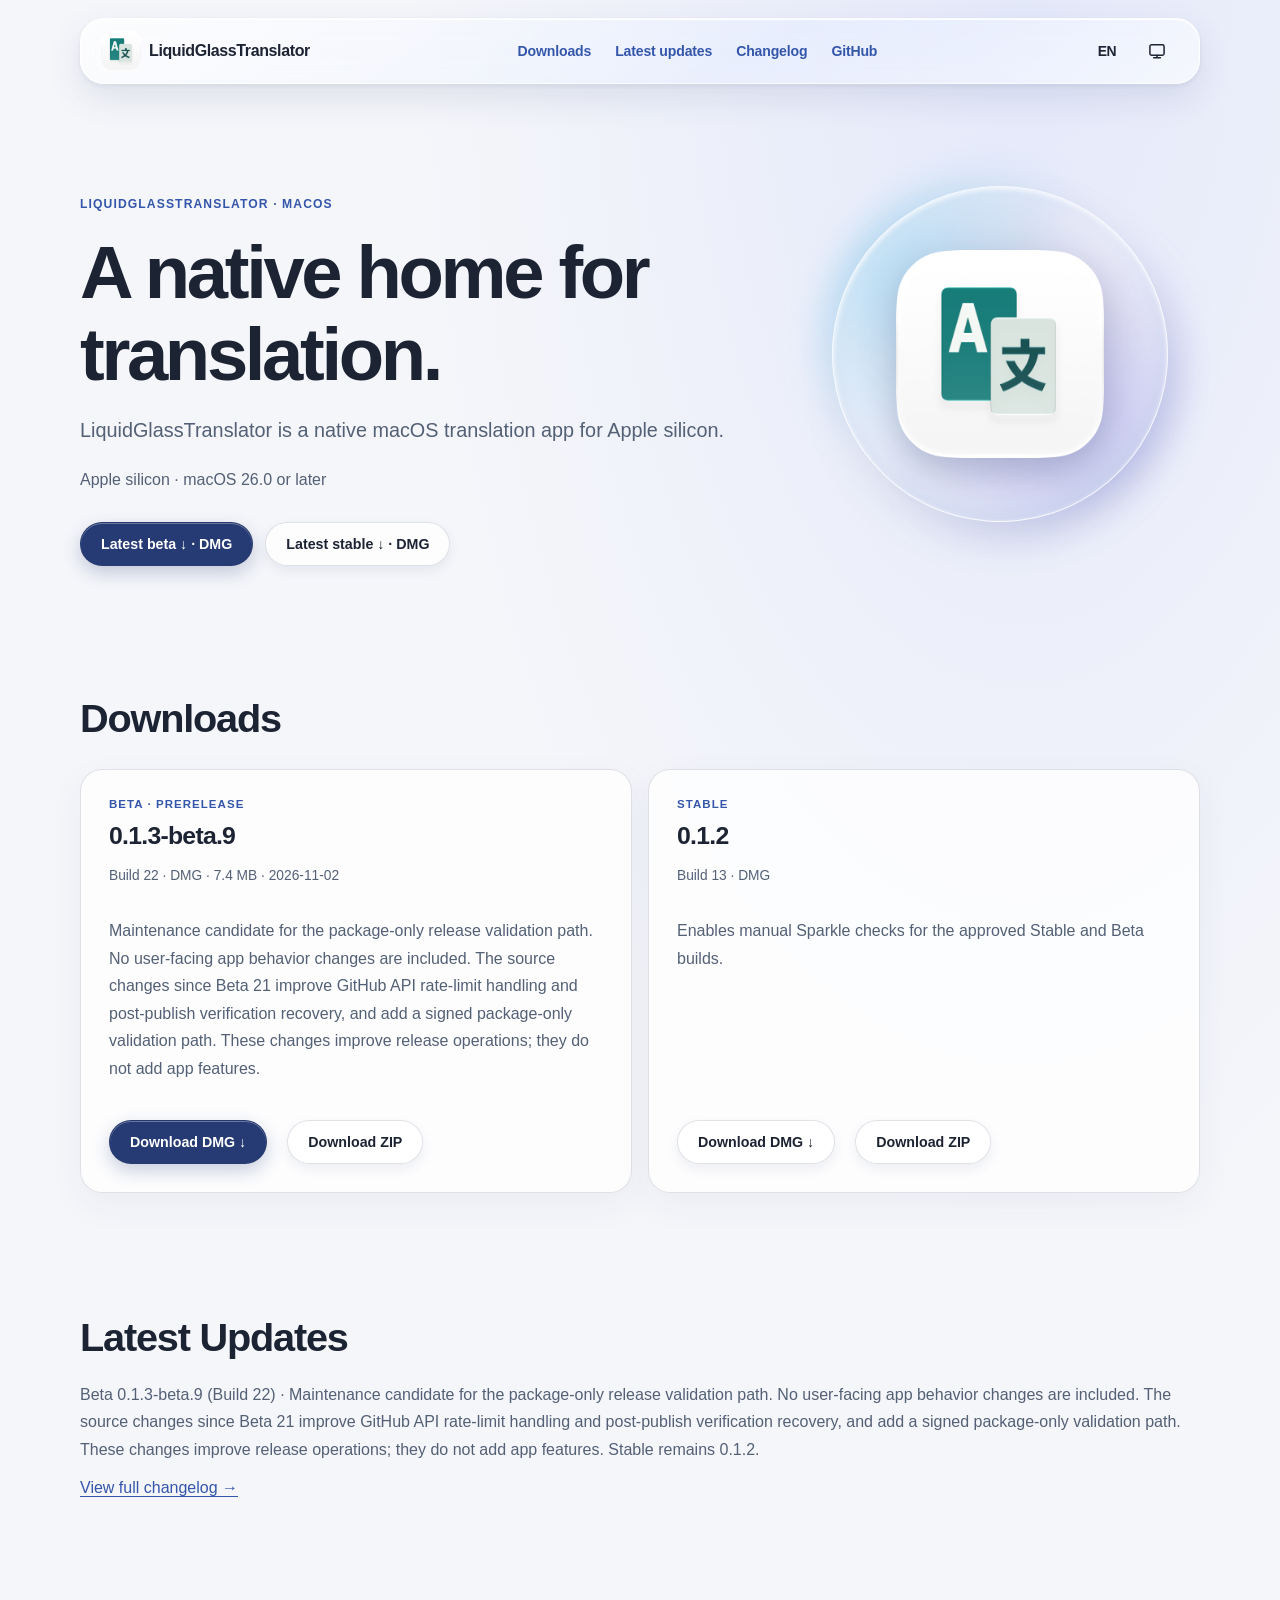
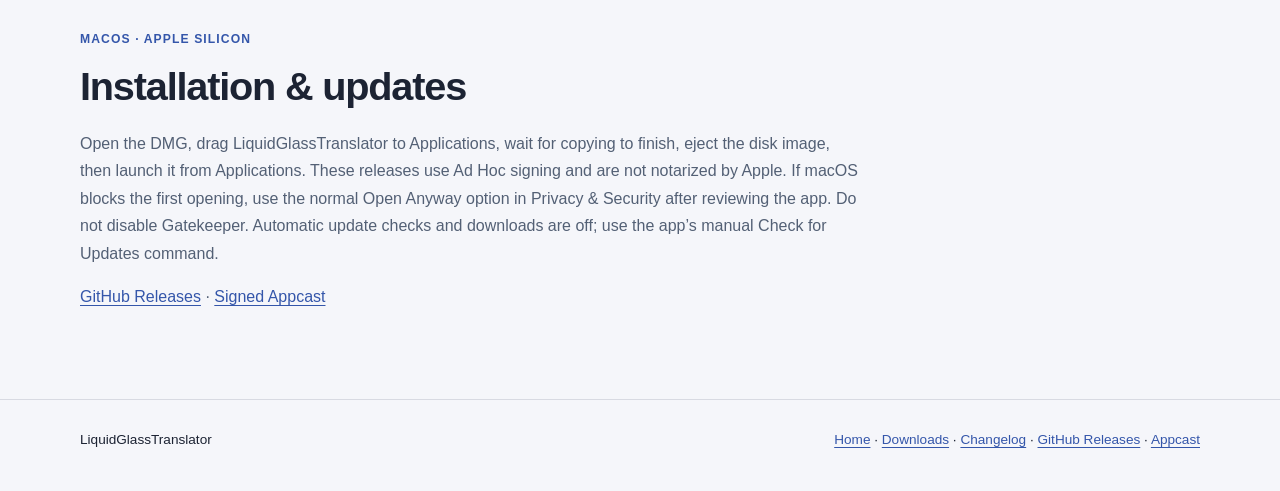
==== commit caaabb81: "Publish 0.1.3-beta.9 website and Appcast" ====
--- a/docs/en/index.html
+++ b/docs/en/index.html
@@ -1,2 +1,6 @@
 <!doctype html>
-<html lang="en"><head><meta charset="utf-8"><meta name="viewport" content="width=device-width,initial-scale=1"><meta name="color-scheme" content="light dark"><meta name="description" content="LiquidGlassTranslator is a native macOS translation app for Apple silicon."><title>LiquidGlassTranslator — Downloads</title><script src="../assets/theme-init.js"></script><script defer src="../assets/controls.js"></script><link rel="stylesheet" href="../assets/site.css"><link rel="alternate" hreflang="en" href="../en/"><link rel="alternate" hreflang="zh-Hans" href="../zh/"><link rel="stylesheet" href="../assets/optical.css"><link rel="icon" type="image/png" sizes="32x32" href="../assets/favicon-light-32.png"><link rel="apple-touch-icon" sizes="180x180" href="../assets/apple-touch-icon.png"></head><body><a class="skip" href="#main">Skip / 跳至内容</a><header class="top"><nav class="wrap"><a class="brand" href="./"><img class="brand-icon" src="../assets/app-icon-light.png" alt="" width="40" height="40">LiquidGlassTranslator</a><div class="links"><a href="#downloads">Downloads</a><a href="#history">Latest updates</a><a href="changelog/">Changelog</a><a href="https://github.com/Ssiswent/LiquidGlassTranslator-Releases/releases">GitHub</a></div><div class="nav-tools"><details class="nav-control" id="language-control"><summary aria-label="Language" title="Language"><span class="language-glyph" aria-hidden="true">EN</span></summary><div class="control-menu"><a href="../zh/" hreflang="zh" aria-label="简体中文">简体中文<span class="check"></span></a><a href="../en/" hreflang="en" aria-label="English" aria-current="page">English<span class="check">✓</span></a></div></details><details class="nav-control" id="appearance-control"><summary aria-label="Appearance" title="Appearance"><span class="appearance-icon" aria-hidden="true"><svg data-mode-icon="system" viewBox="0 0 24 24" fill="none" stroke="currentColor" stroke-width="1.8" stroke-linecap="round" stroke-linejoin="round"><rect x="3.5" y="4.5" width="17" height="12.5" rx="2"/><path d="M8 20h8M12 17v3"/></svg><svg data-mode-icon="light" viewBox="0 0 24 24" fill="none" stroke="currentColor" stroke-width="1.8" stroke-linecap="round"><circle cx="12" cy="12" r="4"/><path d="M12 2v2m0 16v2M4.93 4.93l1.42 1.42m11.3 11.3 1.42 1.42M2 12h2m16 0h2M4.93 19.07l1.42-1.42m11.3-11.3 1.42-1.42"/></svg><svg data-mode-icon="dark" viewBox="0 0 24 24" fill="none" stroke="currentColor" stroke-width="1.8" stroke-linecap="round" stroke-linejoin="round"><path d="M20.3 15.2A8.5 8.5 0 0 1 8.8 3.7 8.5 8.5 0 1 0 20.3 15.2Z"/></svg></span></summary><div class="control-menu"><button type="button" data-mode="system" aria-label="System" aria-pressed="true"><span class="menu-option-main"><svg viewBox="0 0 24 24" fill="none" stroke="currentColor" stroke-width="1.8" stroke-linecap="round" stroke-linejoin="round"><rect x="3.5" y="4.5" width="17" height="12.5" rx="2"/><path d="M8 20h8M12 17v3"/></svg><span class="menu-label">System</span></span><span class="check">✓</span></button><button type="button" data-mode="light" aria-label="Light" aria-pressed="false"><span class="menu-option-main"><svg viewBox="0 0 24 24" fill="none" stroke="currentColor" stroke-width="1.8" stroke-linecap="round"><circle cx="12" cy="12" r="4"/><path d="M12 2v2m0 16v2M4.93 4.93l1.42 1.42m11.3 11.3 1.42 1.42M2 12h2m16 0h2M4.93 19.07l1.42-1.42m11.3-11.3 1.42-1.42"/></svg><span class="menu-label">Light</span></span><span class="check"></span></button><button type="button" data-mode="dark" aria-label="Dark" aria-pressed="false"><span class="menu-option-main"><svg viewBox="0 0 24 24" fill="none" stroke="currentColor" stroke-width="1.8" stroke-linecap="round" stroke-linejoin="round"><path d="M20.3 15.2A8.5 8.5 0 0 1 8.8 3.7 8.5 8.5 0 1 0 20.3 15.2Z"/></svg><span class="menu-label">Dark</span></span><span class="check"></span></button></div></details></div></nav></header><main id="main" class="wrap"><section class="hero"><span class="eyebrow">LiquidGlassTranslator · macOS</span><h1>A native home for translation.</h1><p class="lead">LiquidGlassTranslator is a native macOS translation app for Apple silicon.</p><p>Apple silicon · macOS 26.0 or later</p><div class="actions"><a class="btn primary" href="https://github.com/Ssiswent/LiquidGlassTranslator-Releases/releases/download/v0.1.3-beta.8/LiquidGlassTranslator-0.1.3-beta.8-macOS-arm64.dmg">Latest beta ↓ · DMG</a><a class="btn" href="https://github.com/Ssiswent/LiquidGlassTranslator-Releases/releases/download/v0.1.2/LiquidGlassTranslator-0.1.2-macOS-arm64.dmg">Latest stable ↓ · DMG</a></div><div class="hero-art" aria-hidden="true"><div class="glass-orbit"></div><img class="hero-icon" src="../assets/app-icon-light.png" alt="" width="512" height="512"></div></section><section class="section" id="downloads"><div class="sectionhead"><h2>Downloads</h2></div><div class="grid"><article class="card"><span class="tag">Beta · Prerelease</span><div class="version">0.1.3-beta.8</div><p class="meta">Build 21 · DMG · 7.4 MB · 2026-11-01</p><p>Fixed first-launch compatibility for the embedded Sparkle framework in the Ad Hoc release build.</p><div class="download-actions"><a class="btn primary" href="https://github.com/Ssiswent/LiquidGlassTranslator-Releases/releases/download/v0.1.3-beta.8/LiquidGlassTranslator-0.1.3-beta.8-macOS-arm64.dmg">Download DMG ↓</a> <a class="btn" href="https://github.com/Ssiswent/LiquidGlassTranslator-Releases/releases/download/v0.1.3-beta.8/LiquidGlassTranslator-0.1.3-beta.8-macOS-arm64.zip">Download ZIP</a></div></article><article class="card"><span class="tag">Stable</span><div class="version">0.1.2</div><p class="meta">Build 13 · DMG</p><p>Enables manual Sparkle checks for the approved Stable and Beta builds.</p><div class="download-actions"><a class="btn" href="https://github.com/Ssiswent/LiquidGlassTranslator-Releases/releases/download/v0.1.2/LiquidGlassTranslator-0.1.2-macOS-arm64.dmg">Download DMG ↓</a> <a class="btn" href="https://github.com/Ssiswent/LiquidGlassTranslator-Releases/releases/download/v0.1.2/LiquidGlassTranslator-0.1.2-macOS-arm64.zip">Download ZIP</a></div></article></div></section><section class="section" id="history"><h2>Latest Updates</h2><p>Beta 0.1.3-beta.8 (Build 21) · Fixed first-launch compatibility for the embedded Sparkle framework in the Ad Hoc release build. Stable remains 0.1.2.</p><a href="changelog/">View full changelog →</a></section><section class="section support"><p class="eyebrow">macOS · Apple silicon</p><h2>Installation & updates</h2><p>Open the DMG, drag LiquidGlassTranslator to Applications, wait for copying to finish, eject the disk image, then launch it from Applications. These releases use Ad Hoc signing and are not notarized by Apple. If macOS blocks the first opening, use the normal Open Anyway option in Privacy & Security after reviewing the app. Do not disable Gatekeeper. Automatic update checks and downloads are off; use the app’s manual Check for Updates command.</p><p><a href="https://github.com/Ssiswent/LiquidGlassTranslator-Releases/releases">GitHub Releases</a> · <a href="https://ssiswent.github.io/LiquidGlassTranslator-Releases/appcast.xml">Signed Appcast</a></p></section></main><footer><div class="wrap"><span>LiquidGlassTranslator</span><span><a href="./">Home</a> · <a href="#downloads">Downloads</a> · <a href="changelog/">Changelog</a> · <a href="https://github.com/Ssiswent/LiquidGlassTranslator-Releases/releases">GitHub Releases</a> · <a href="https://ssiswent.github.io/LiquidGlassTranslator-Releases/appcast.xml">Appcast</a></span></div></footer></body></html>
+<html lang="en"><head><meta charset="utf-8"><meta name="viewport" content="width=device-width,initial-scale=1"><meta name="color-scheme" content="light dark"><meta name="description" content="LiquidGlassTranslator is a native macOS translation app for Apple silicon."><title>LiquidGlassTranslator — Downloads</title><script src="../assets/theme-init.js"></script><script defer src="../assets/controls.js"></script><link rel="stylesheet" href="../assets/site.css"><link rel="alternate" hreflang="en" href="../en/"><link rel="alternate" hreflang="zh-Hans" href="../zh/"><link rel="stylesheet" href="../assets/optical.css"><link rel="icon" type="image/png" sizes="32x32" href="../assets/favicon-light-32.png"><link rel="apple-touch-icon" sizes="180x180" href="../assets/apple-touch-icon.png"></head><body><a class="skip" href="#main">Skip / 跳至内容</a><header class="top"><nav class="wrap"><a class="brand" href="./"><img class="brand-icon" src="../assets/app-icon-light.png" alt="" width="40" height="40">LiquidGlassTranslator</a><div class="links"><a href="#downloads">Downloads</a><a href="#history">Latest updates</a><a href="changelog/">Changelog</a><a href="https://github.com/Ssiswent/LiquidGlassTranslator-Releases/releases">GitHub</a></div><div class="nav-tools"><details class="nav-control" id="language-control"><summary aria-label="Language" title="Language"><span class="language-glyph" aria-hidden="true">EN</span></summary><div class="control-menu"><a href="../zh/" hreflang="zh" aria-label="简体中文">简体中文<span class="check"></span></a><a href="../en/" hreflang="en" aria-label="English" aria-current="page">English<span class="check">✓</span></a></div></details><details class="nav-control" id="appearance-control"><summary aria-label="Appearance" title="Appearance"><span class="appearance-icon" aria-hidden="true"><svg data-mode-icon="system" viewBox="0 0 24 24" fill="none" stroke="currentColor" stroke-width="1.8" stroke-linecap="round" stroke-linejoin="round"><rect x="3.5" y="4.5" width="17" height="12.5" rx="2"/><path d="M8 20h8M12 17v3"/></svg><svg data-mode-icon="light" viewBox="0 0 24 24" fill="none" stroke="currentColor" stroke-width="1.8" stroke-linecap="round"><circle cx="12" cy="12" r="4"/><path d="M12 2v2m0 16v2M4.93 4.93l1.42 1.42m11.3 11.3 1.42 1.42M2 12h2m16 0h2M4.93 19.07l1.42-1.42m11.3-11.3 1.42-1.42"/></svg><svg data-mode-icon="dark" viewBox="0 0 24 24" fill="none" stroke="currentColor" stroke-width="1.8" stroke-linecap="round" stroke-linejoin="round"><path d="M20.3 15.2A8.5 8.5 0 0 1 8.8 3.7 8.5 8.5 0 1 0 20.3 15.2Z"/></svg></span></summary><div class="control-menu"><button type="button" data-mode="system" aria-label="System" aria-pressed="true"><span class="menu-option-main"><svg viewBox="0 0 24 24" fill="none" stroke="currentColor" stroke-width="1.8" stroke-linecap="round" stroke-linejoin="round"><rect x="3.5" y="4.5" width="17" height="12.5" rx="2"/><path d="M8 20h8M12 17v3"/></svg><span class="menu-label">System</span></span><span class="check">✓</span></button><button type="button" data-mode="light" aria-label="Light" aria-pressed="false"><span class="menu-option-main"><svg viewBox="0 0 24 24" fill="none" stroke="currentColor" stroke-width="1.8" stroke-linecap="round"><circle cx="12" cy="12" r="4"/><path d="M12 2v2m0 16v2M4.93 4.93l1.42 1.42m11.3 11.3 1.42 1.42M2 12h2m16 0h2M4.93 19.07l1.42-1.42m11.3-11.3 1.42-1.42"/></svg><span class="menu-label">Light</span></span><span class="check"></span></button><button type="button" data-mode="dark" aria-label="Dark" aria-pressed="false"><span class="menu-option-main"><svg viewBox="0 0 24 24" fill="none" stroke="currentColor" stroke-width="1.8" stroke-linecap="round" stroke-linejoin="round"><path d="M20.3 15.2A8.5 8.5 0 0 1 8.8 3.7 8.5 8.5 0 1 0 20.3 15.2Z"/></svg><span class="menu-label">Dark</span></span><span class="check"></span></button></div></details></div></nav></header><main id="main" class="wrap"><section class="hero"><span class="eyebrow">LiquidGlassTranslator · macOS</span><h1>A native home for translation.</h1><p class="lead">LiquidGlassTranslator is a native macOS translation app for Apple silicon.</p><p>Apple silicon · macOS 26.0 or later</p><div class="actions"><a class="btn primary" href="https://github.com/Ssiswent/LiquidGlassTranslator-Releases/releases/download/v0.1.3-beta.9/LiquidGlassTranslator-0.1.3-beta.9-macOS-arm64.dmg">Latest beta ↓ · DMG</a><a class="btn" href="https://github.com/Ssiswent/LiquidGlassTranslator-Releases/releases/download/v0.1.2/LiquidGlassTranslator-0.1.2-macOS-arm64.dmg">Latest stable ↓ · DMG</a></div><div class="hero-art" aria-hidden="true"><div class="glass-orbit"></div><img class="hero-icon" src="../assets/app-icon-light.png" alt="" width="512" height="512"></div></section><section class="section" id="downloads"><div class="sectionhead"><h2>Downloads</h2></div><div class="grid"><article class="card"><span class="tag">Beta · Prerelease</span><div class="version">0.1.3-beta.9</div><p class="meta">Build 22 · DMG · 7.4 MB · 2026-11-02</p><p>Maintenance candidate for the package-only release validation path. No user-facing app behavior changes are included.
+
+The source changes since Beta 21 improve GitHub API rate-limit handling and post-publish verification recovery, and add a signed package-only validation path. These changes improve release operations; they do not add app features.</p><div class="download-actions"><a class="btn primary" href="https://github.com/Ssiswent/LiquidGlassTranslator-Releases/releases/download/v0.1.3-beta.9/LiquidGlassTranslator-0.1.3-beta.9-macOS-arm64.dmg">Download DMG ↓</a> <a class="btn" href="https://github.com/Ssiswent/LiquidGlassTranslator-Releases/releases/download/v0.1.3-beta.9/LiquidGlassTranslator-0.1.3-beta.9-macOS-arm64.zip">Download ZIP</a></div></article><article class="card"><span class="tag">Stable</span><div class="version">0.1.2</div><p class="meta">Build 13 · DMG</p><p>Enables manual Sparkle checks for the approved Stable and Beta builds.</p><div class="download-actions"><a class="btn" href="https://github.com/Ssiswent/LiquidGlassTranslator-Releases/releases/download/v0.1.2/LiquidGlassTranslator-0.1.2-macOS-arm64.dmg">Download DMG ↓</a> <a class="btn" href="https://github.com/Ssiswent/LiquidGlassTranslator-Releases/releases/download/v0.1.2/LiquidGlassTranslator-0.1.2-macOS-arm64.zip">Download ZIP</a></div></article></div></section><section class="section" id="history"><h2>Latest Updates</h2><p>Beta 0.1.3-beta.9 (Build 22) · Maintenance candidate for the package-only release validation path. No user-facing app behavior changes are included.
+
+The source changes since Beta 21 improve GitHub API rate-limit handling and post-publish verification recovery, and add a signed package-only validation path. These changes improve release operations; they do not add app features. Stable remains 0.1.2.</p><a href="changelog/">View full changelog →</a></section><section class="section support"><p class="eyebrow">macOS · Apple silicon</p><h2>Installation & updates</h2><p>Open the DMG, drag LiquidGlassTranslator to Applications, wait for copying to finish, eject the disk image, then launch it from Applications. These releases use Ad Hoc signing and are not notarized by Apple. If macOS blocks the first opening, use the normal Open Anyway option in Privacy & Security after reviewing the app. Do not disable Gatekeeper. Automatic update checks and downloads are off; use the app’s manual Check for Updates command.</p><p><a href="https://github.com/Ssiswent/LiquidGlassTranslator-Releases/releases">GitHub Releases</a> · <a href="https://ssiswent.github.io/LiquidGlassTranslator-Releases/appcast.xml">Signed Appcast</a></p></section></main><footer><div class="wrap"><span>LiquidGlassTranslator</span><span><a href="./">Home</a> · <a href="#downloads">Downloads</a> · <a href="changelog/">Changelog</a> · <a href="https://github.com/Ssiswent/LiquidGlassTranslator-Releases/releases">GitHub Releases</a> · <a href="https://ssiswent.github.io/LiquidGlassTranslator-Releases/appcast.xml">Appcast</a></span></div></footer></body></html>
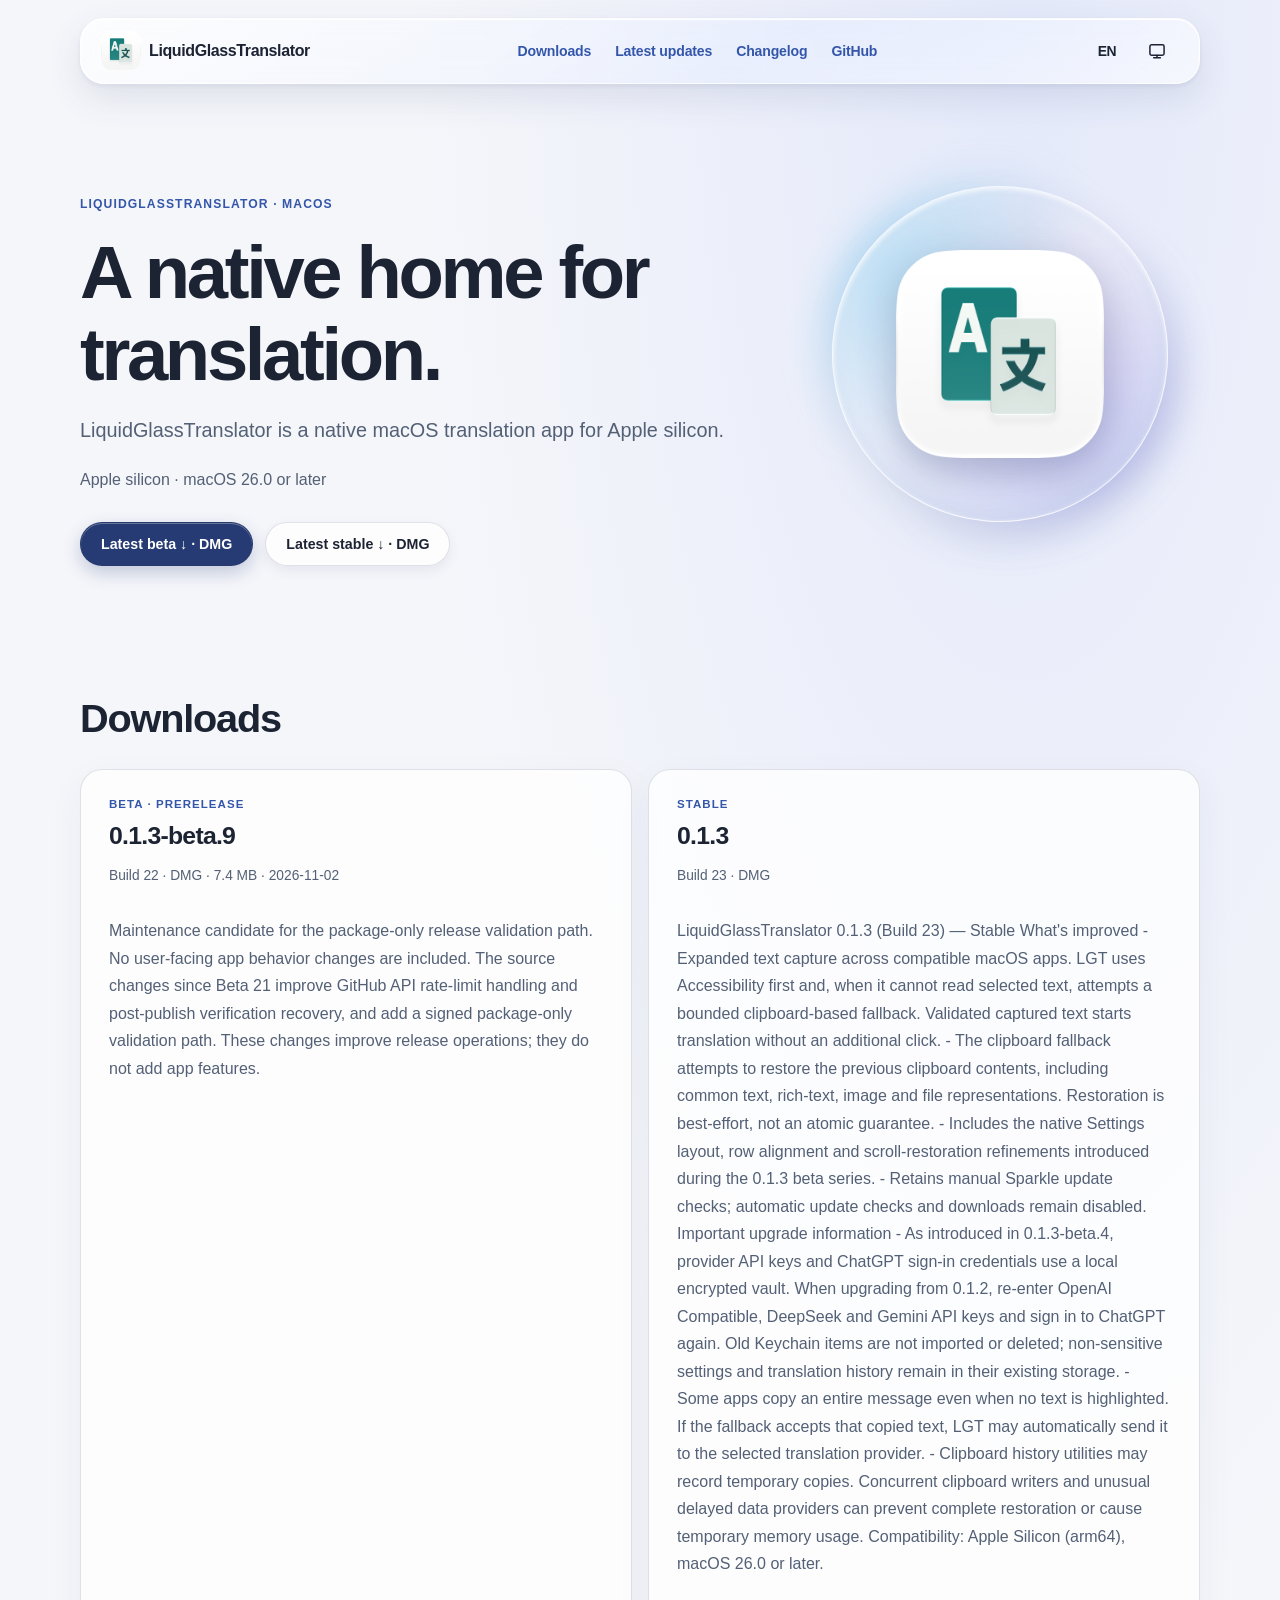
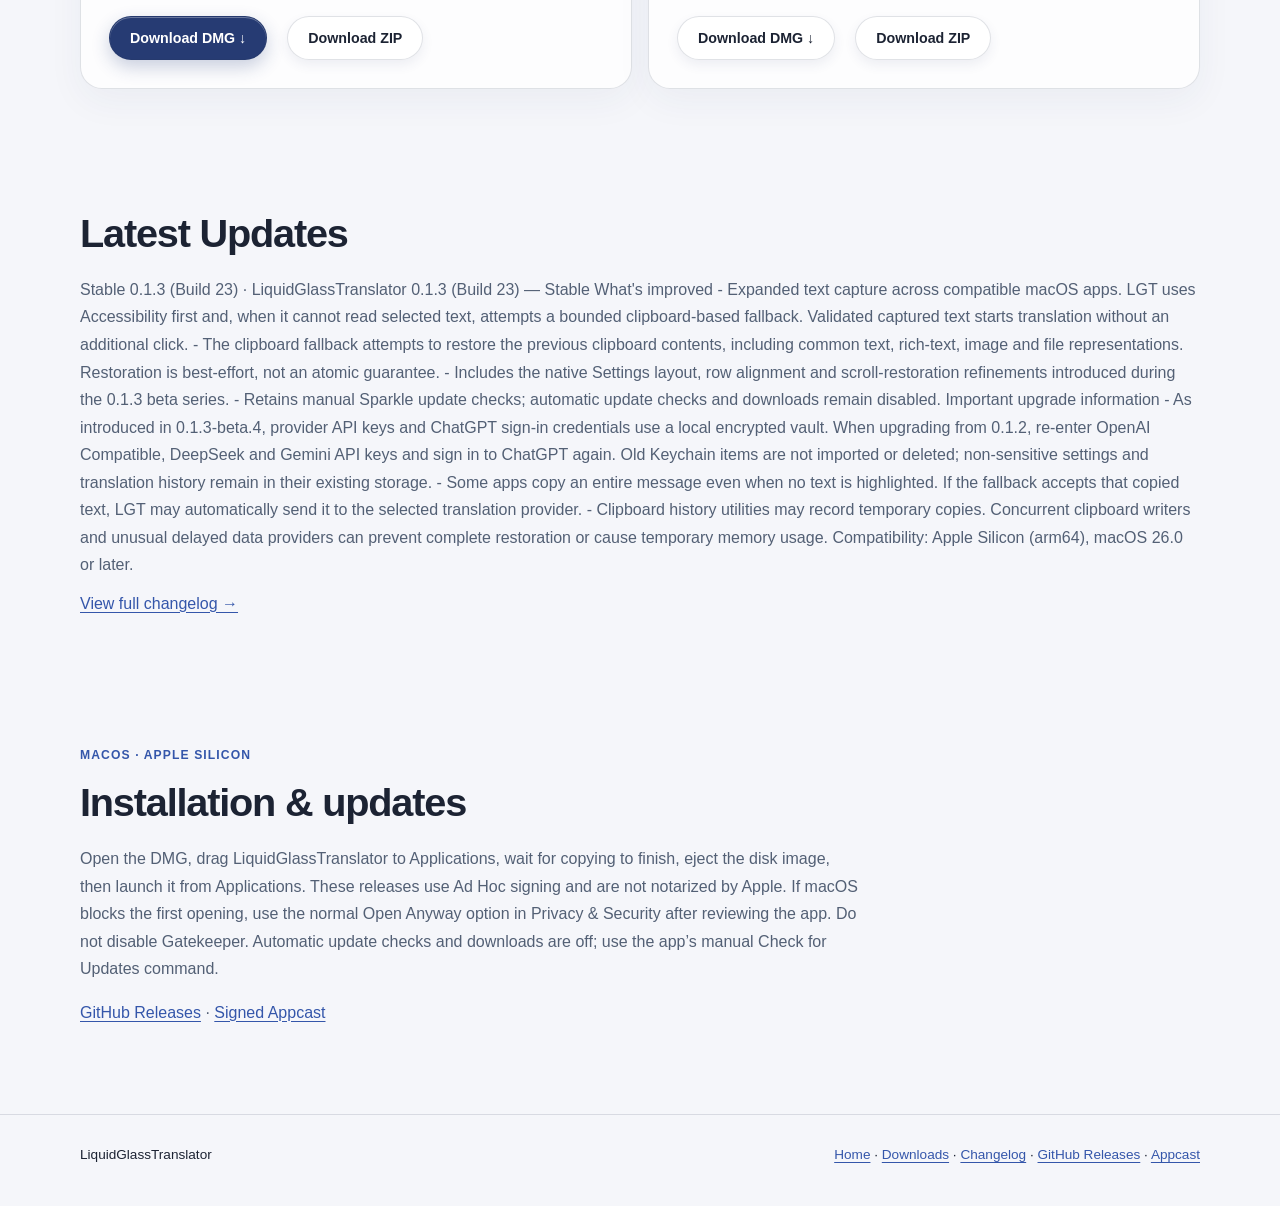
==== commit aa39ea64: "Publish 0.1.3 website and Appcast" ====
--- a/docs/en/index.html
+++ b/docs/en/index.html
@@ -1,6 +1,30 @@
 <!doctype html>
-<html lang="en"><head><meta charset="utf-8"><meta name="viewport" content="width=device-width,initial-scale=1"><meta name="color-scheme" content="light dark"><meta name="description" content="LiquidGlassTranslator is a native macOS translation app for Apple silicon."><title>LiquidGlassTranslator — Downloads</title><script src="../assets/theme-init.js"></script><script defer src="../assets/controls.js"></script><link rel="stylesheet" href="../assets/site.css"><link rel="alternate" hreflang="en" href="../en/"><link rel="alternate" hreflang="zh-Hans" href="../zh/"><link rel="stylesheet" href="../assets/optical.css"><link rel="icon" type="image/png" sizes="32x32" href="../assets/favicon-light-32.png"><link rel="apple-touch-icon" sizes="180x180" href="../assets/apple-touch-icon.png"></head><body><a class="skip" href="#main">Skip / 跳至内容</a><header class="top"><nav class="wrap"><a class="brand" href="./"><img class="brand-icon" src="../assets/app-icon-light.png" alt="" width="40" height="40">LiquidGlassTranslator</a><div class="links"><a href="#downloads">Downloads</a><a href="#history">Latest updates</a><a href="changelog/">Changelog</a><a href="https://github.com/Ssiswent/LiquidGlassTranslator-Releases/releases">GitHub</a></div><div class="nav-tools"><details class="nav-control" id="language-control"><summary aria-label="Language" title="Language"><span class="language-glyph" aria-hidden="true">EN</span></summary><div class="control-menu"><a href="../zh/" hreflang="zh" aria-label="简体中文">简体中文<span class="check"></span></a><a href="../en/" hreflang="en" aria-label="English" aria-current="page">English<span class="check">✓</span></a></div></details><details class="nav-control" id="appearance-control"><summary aria-label="Appearance" title="Appearance"><span class="appearance-icon" aria-hidden="true"><svg data-mode-icon="system" viewBox="0 0 24 24" fill="none" stroke="currentColor" stroke-width="1.8" stroke-linecap="round" stroke-linejoin="round"><rect x="3.5" y="4.5" width="17" height="12.5" rx="2"/><path d="M8 20h8M12 17v3"/></svg><svg data-mode-icon="light" viewBox="0 0 24 24" fill="none" stroke="currentColor" stroke-width="1.8" stroke-linecap="round"><circle cx="12" cy="12" r="4"/><path d="M12 2v2m0 16v2M4.93 4.93l1.42 1.42m11.3 11.3 1.42 1.42M2 12h2m16 0h2M4.93 19.07l1.42-1.42m11.3-11.3 1.42-1.42"/></svg><svg data-mode-icon="dark" viewBox="0 0 24 24" fill="none" stroke="currentColor" stroke-width="1.8" stroke-linecap="round" stroke-linejoin="round"><path d="M20.3 15.2A8.5 8.5 0 0 1 8.8 3.7 8.5 8.5 0 1 0 20.3 15.2Z"/></svg></span></summary><div class="control-menu"><button type="button" data-mode="system" aria-label="System" aria-pressed="true"><span class="menu-option-main"><svg viewBox="0 0 24 24" fill="none" stroke="currentColor" stroke-width="1.8" stroke-linecap="round" stroke-linejoin="round"><rect x="3.5" y="4.5" width="17" height="12.5" rx="2"/><path d="M8 20h8M12 17v3"/></svg><span class="menu-label">System</span></span><span class="check">✓</span></button><button type="button" data-mode="light" aria-label="Light" aria-pressed="false"><span class="menu-option-main"><svg viewBox="0 0 24 24" fill="none" stroke="currentColor" stroke-width="1.8" stroke-linecap="round"><circle cx="12" cy="12" r="4"/><path d="M12 2v2m0 16v2M4.93 4.93l1.42 1.42m11.3 11.3 1.42 1.42M2 12h2m16 0h2M4.93 19.07l1.42-1.42m11.3-11.3 1.42-1.42"/></svg><span class="menu-label">Light</span></span><span class="check"></span></button><button type="button" data-mode="dark" aria-label="Dark" aria-pressed="false"><span class="menu-option-main"><svg viewBox="0 0 24 24" fill="none" stroke="currentColor" stroke-width="1.8" stroke-linecap="round" stroke-linejoin="round"><path d="M20.3 15.2A8.5 8.5 0 0 1 8.8 3.7 8.5 8.5 0 1 0 20.3 15.2Z"/></svg><span class="menu-label">Dark</span></span><span class="check"></span></button></div></details></div></nav></header><main id="main" class="wrap"><section class="hero"><span class="eyebrow">LiquidGlassTranslator · macOS</span><h1>A native home for translation.</h1><p class="lead">LiquidGlassTranslator is a native macOS translation app for Apple silicon.</p><p>Apple silicon · macOS 26.0 or later</p><div class="actions"><a class="btn primary" href="https://github.com/Ssiswent/LiquidGlassTranslator-Releases/releases/download/v0.1.3-beta.9/LiquidGlassTranslator-0.1.3-beta.9-macOS-arm64.dmg">Latest beta ↓ · DMG</a><a class="btn" href="https://github.com/Ssiswent/LiquidGlassTranslator-Releases/releases/download/v0.1.2/LiquidGlassTranslator-0.1.2-macOS-arm64.dmg">Latest stable ↓ · DMG</a></div><div class="hero-art" aria-hidden="true"><div class="glass-orbit"></div><img class="hero-icon" src="../assets/app-icon-light.png" alt="" width="512" height="512"></div></section><section class="section" id="downloads"><div class="sectionhead"><h2>Downloads</h2></div><div class="grid"><article class="card"><span class="tag">Beta · Prerelease</span><div class="version">0.1.3-beta.9</div><p class="meta">Build 22 · DMG · 7.4 MB · 2026-11-02</p><p>Maintenance candidate for the package-only release validation path. No user-facing app behavior changes are included.
+<html lang="en"><head><meta charset="utf-8"><meta name="viewport" content="width=device-width,initial-scale=1"><meta name="color-scheme" content="light dark"><meta name="description" content="LiquidGlassTranslator is a native macOS translation app for Apple silicon."><title>LiquidGlassTranslator — Downloads</title><script src="../assets/theme-init.js"></script><script defer src="../assets/controls.js"></script><link rel="stylesheet" href="../assets/site.css"><link rel="alternate" hreflang="en" href="../en/"><link rel="alternate" hreflang="zh-Hans" href="../zh/"><link rel="stylesheet" href="../assets/optical.css"><link rel="icon" type="image/png" sizes="32x32" href="../assets/favicon-light-32.png"><link rel="apple-touch-icon" sizes="180x180" href="../assets/apple-touch-icon.png"></head><body><a class="skip" href="#main">Skip / 跳至内容</a><header class="top"><nav class="wrap"><a class="brand" href="./"><img class="brand-icon" src="../assets/app-icon-light.png" alt="" width="40" height="40">LiquidGlassTranslator</a><div class="links"><a href="#downloads">Downloads</a><a href="#history">Latest updates</a><a href="changelog/">Changelog</a><a href="https://github.com/Ssiswent/LiquidGlassTranslator-Releases/releases">GitHub</a></div><div class="nav-tools"><details class="nav-control" id="language-control"><summary aria-label="Language" title="Language"><span class="language-glyph" aria-hidden="true">EN</span></summary><div class="control-menu"><a href="../zh/" hreflang="zh" aria-label="简体中文">简体中文<span class="check"></span></a><a href="../en/" hreflang="en" aria-label="English" aria-current="page">English<span class="check">✓</span></a></div></details><details class="nav-control" id="appearance-control"><summary aria-label="Appearance" title="Appearance"><span class="appearance-icon" aria-hidden="true"><svg data-mode-icon="system" viewBox="0 0 24 24" fill="none" stroke="currentColor" stroke-width="1.8" stroke-linecap="round" stroke-linejoin="round"><rect x="3.5" y="4.5" width="17" height="12.5" rx="2"/><path d="M8 20h8M12 17v3"/></svg><svg data-mode-icon="light" viewBox="0 0 24 24" fill="none" stroke="currentColor" stroke-width="1.8" stroke-linecap="round"><circle cx="12" cy="12" r="4"/><path d="M12 2v2m0 16v2M4.93 4.93l1.42 1.42m11.3 11.3 1.42 1.42M2 12h2m16 0h2M4.93 19.07l1.42-1.42m11.3-11.3 1.42-1.42"/></svg><svg data-mode-icon="dark" viewBox="0 0 24 24" fill="none" stroke="currentColor" stroke-width="1.8" stroke-linecap="round" stroke-linejoin="round"><path d="M20.3 15.2A8.5 8.5 0 0 1 8.8 3.7 8.5 8.5 0 1 0 20.3 15.2Z"/></svg></span></summary><div class="control-menu"><button type="button" data-mode="system" aria-label="System" aria-pressed="true"><span class="menu-option-main"><svg viewBox="0 0 24 24" fill="none" stroke="currentColor" stroke-width="1.8" stroke-linecap="round" stroke-linejoin="round"><rect x="3.5" y="4.5" width="17" height="12.5" rx="2"/><path d="M8 20h8M12 17v3"/></svg><span class="menu-label">System</span></span><span class="check">✓</span></button><button type="button" data-mode="light" aria-label="Light" aria-pressed="false"><span class="menu-option-main"><svg viewBox="0 0 24 24" fill="none" stroke="currentColor" stroke-width="1.8" stroke-linecap="round"><circle cx="12" cy="12" r="4"/><path d="M12 2v2m0 16v2M4.93 4.93l1.42 1.42m11.3 11.3 1.42 1.42M2 12h2m16 0h2M4.93 19.07l1.42-1.42m11.3-11.3 1.42-1.42"/></svg><span class="menu-label">Light</span></span><span class="check"></span></button><button type="button" data-mode="dark" aria-label="Dark" aria-pressed="false"><span class="menu-option-main"><svg viewBox="0 0 24 24" fill="none" stroke="currentColor" stroke-width="1.8" stroke-linecap="round" stroke-linejoin="round"><path d="M20.3 15.2A8.5 8.5 0 0 1 8.8 3.7 8.5 8.5 0 1 0 20.3 15.2Z"/></svg><span class="menu-label">Dark</span></span><span class="check"></span></button></div></details></div></nav></header><main id="main" class="wrap"><section class="hero"><span class="eyebrow">LiquidGlassTranslator · macOS</span><h1>A native home for translation.</h1><p class="lead">LiquidGlassTranslator is a native macOS translation app for Apple silicon.</p><p>Apple silicon · macOS 26.0 or later</p><div class="actions"><a class="btn primary" href="https://github.com/Ssiswent/LiquidGlassTranslator-Releases/releases/download/v0.1.3-beta.9/LiquidGlassTranslator-0.1.3-beta.9-macOS-arm64.dmg">Latest beta ↓ · DMG</a><a class="btn" href="https://github.com/Ssiswent/LiquidGlassTranslator-Releases/releases/download/v0.1.3/LiquidGlassTranslator-0.1.3-macOS-arm64.dmg">Latest stable ↓ · DMG</a></div><div class="hero-art" aria-hidden="true"><div class="glass-orbit"></div><img class="hero-icon" src="../assets/app-icon-light.png" alt="" width="512" height="512"></div></section><section class="section" id="downloads"><div class="sectionhead"><h2>Downloads</h2></div><div class="grid"><article class="card"><span class="tag">Beta · Prerelease</span><div class="version">0.1.3-beta.9</div><p class="meta">Build 22 · DMG · 7.4 MB · 2026-11-02</p><p>Maintenance candidate for the package-only release validation path. No user-facing app behavior changes are included.
 
-The source changes since Beta 21 improve GitHub API rate-limit handling and post-publish verification recovery, and add a signed package-only validation path. These changes improve release operations; they do not add app features.</p><div class="download-actions"><a class="btn primary" href="https://github.com/Ssiswent/LiquidGlassTranslator-Releases/releases/download/v0.1.3-beta.9/LiquidGlassTranslator-0.1.3-beta.9-macOS-arm64.dmg">Download DMG ↓</a> <a class="btn" href="https://github.com/Ssiswent/LiquidGlassTranslator-Releases/releases/download/v0.1.3-beta.9/LiquidGlassTranslator-0.1.3-beta.9-macOS-arm64.zip">Download ZIP</a></div></article><article class="card"><span class="tag">Stable</span><div class="version">0.1.2</div><p class="meta">Build 13 · DMG</p><p>Enables manual Sparkle checks for the approved Stable and Beta builds.</p><div class="download-actions"><a class="btn" href="https://github.com/Ssiswent/LiquidGlassTranslator-Releases/releases/download/v0.1.2/LiquidGlassTranslator-0.1.2-macOS-arm64.dmg">Download DMG ↓</a> <a class="btn" href="https://github.com/Ssiswent/LiquidGlassTranslator-Releases/releases/download/v0.1.2/LiquidGlassTranslator-0.1.2-macOS-arm64.zip">Download ZIP</a></div></article></div></section><section class="section" id="history"><h2>Latest Updates</h2><p>Beta 0.1.3-beta.9 (Build 22) · Maintenance candidate for the package-only release validation path. No user-facing app behavior changes are included.
+The source changes since Beta 21 improve GitHub API rate-limit handling and post-publish verification recovery, and add a signed package-only validation path. These changes improve release operations; they do not add app features.</p><div class="download-actions"><a class="btn primary" href="https://github.com/Ssiswent/LiquidGlassTranslator-Releases/releases/download/v0.1.3-beta.9/LiquidGlassTranslator-0.1.3-beta.9-macOS-arm64.dmg">Download DMG ↓</a> <a class="btn" href="https://github.com/Ssiswent/LiquidGlassTranslator-Releases/releases/download/v0.1.3-beta.9/LiquidGlassTranslator-0.1.3-beta.9-macOS-arm64.zip">Download ZIP</a></div></article><article class="card"><span class="tag">Stable</span><div class="version">0.1.3</div><p class="meta">Build 23 · DMG</p><p>LiquidGlassTranslator 0.1.3 (Build 23) — Stable
 
-The source changes since Beta 21 improve GitHub API rate-limit handling and post-publish verification recovery, and add a signed package-only validation path. These changes improve release operations; they do not add app features. Stable remains 0.1.2.</p><a href="changelog/">View full changelog →</a></section><section class="section support"><p class="eyebrow">macOS · Apple silicon</p><h2>Installation & updates</h2><p>Open the DMG, drag LiquidGlassTranslator to Applications, wait for copying to finish, eject the disk image, then launch it from Applications. These releases use Ad Hoc signing and are not notarized by Apple. If macOS blocks the first opening, use the normal Open Anyway option in Privacy & Security after reviewing the app. Do not disable Gatekeeper. Automatic update checks and downloads are off; use the app’s manual Check for Updates command.</p><p><a href="https://github.com/Ssiswent/LiquidGlassTranslator-Releases/releases">GitHub Releases</a> · <a href="https://ssiswent.github.io/LiquidGlassTranslator-Releases/appcast.xml">Signed Appcast</a></p></section></main><footer><div class="wrap"><span>LiquidGlassTranslator</span><span><a href="./">Home</a> · <a href="#downloads">Downloads</a> · <a href="changelog/">Changelog</a> · <a href="https://github.com/Ssiswent/LiquidGlassTranslator-Releases/releases">GitHub Releases</a> · <a href="https://ssiswent.github.io/LiquidGlassTranslator-Releases/appcast.xml">Appcast</a></span></div></footer></body></html>
+What&#x27;s improved
+- Expanded text capture across compatible macOS apps. LGT uses Accessibility first and, when it cannot read selected text, attempts a bounded clipboard-based fallback. Validated captured text starts translation without an additional click.
+- The clipboard fallback attempts to restore the previous clipboard contents, including common text, rich-text, image and file representations. Restoration is best-effort, not an atomic guarantee.
+- Includes the native Settings layout, row alignment and scroll-restoration refinements introduced during the 0.1.3 beta series.
+- Retains manual Sparkle update checks; automatic update checks and downloads remain disabled.
+
+Important upgrade information
+- As introduced in 0.1.3-beta.4, provider API keys and ChatGPT sign-in credentials use a local encrypted vault. When upgrading from 0.1.2, re-enter OpenAI Compatible, DeepSeek and Gemini API keys and sign in to ChatGPT again. Old Keychain items are not imported or deleted; non-sensitive settings and translation history remain in their existing storage.
+- Some apps copy an entire message even when no text is highlighted. If the fallback accepts that copied text, LGT may automatically send it to the selected translation provider.
+- Clipboard history utilities may record temporary copies. Concurrent clipboard writers and unusual delayed data providers can prevent complete restoration or cause temporary memory usage.
+
+Compatibility: Apple Silicon (arm64), macOS 26.0 or later.</p><div class="download-actions"><a class="btn" href="https://github.com/Ssiswent/LiquidGlassTranslator-Releases/releases/download/v0.1.3/LiquidGlassTranslator-0.1.3-macOS-arm64.dmg">Download DMG ↓</a> <a class="btn" href="https://github.com/Ssiswent/LiquidGlassTranslator-Releases/releases/download/v0.1.3/LiquidGlassTranslator-0.1.3-macOS-arm64.zip">Download ZIP</a></div></article></div></section><section class="section" id="history"><h2>Latest Updates</h2><p>Stable 0.1.3 (Build 23) · LiquidGlassTranslator 0.1.3 (Build 23) — Stable
+
+What&#x27;s improved
+- Expanded text capture across compatible macOS apps. LGT uses Accessibility first and, when it cannot read selected text, attempts a bounded clipboard-based fallback. Validated captured text starts translation without an additional click.
+- The clipboard fallback attempts to restore the previous clipboard contents, including common text, rich-text, image and file representations. Restoration is best-effort, not an atomic guarantee.
+- Includes the native Settings layout, row alignment and scroll-restoration refinements introduced during the 0.1.3 beta series.
+- Retains manual Sparkle update checks; automatic update checks and downloads remain disabled.
+
+Important upgrade information
+- As introduced in 0.1.3-beta.4, provider API keys and ChatGPT sign-in credentials use a local encrypted vault. When upgrading from 0.1.2, re-enter OpenAI Compatible, DeepSeek and Gemini API keys and sign in to ChatGPT again. Old Keychain items are not imported or deleted; non-sensitive settings and translation history remain in their existing storage.
+- Some apps copy an entire message even when no text is highlighted. If the fallback accepts that copied text, LGT may automatically send it to the selected translation provider.
+- Clipboard history utilities may record temporary copies. Concurrent clipboard writers and unusual delayed data providers can prevent complete restoration or cause temporary memory usage.
+
+Compatibility: Apple Silicon (arm64), macOS 26.0 or later.</p><a href="changelog/">View full changelog →</a></section><section class="section support"><p class="eyebrow">macOS · Apple silicon</p><h2>Installation & updates</h2><p>Open the DMG, drag LiquidGlassTranslator to Applications, wait for copying to finish, eject the disk image, then launch it from Applications. These releases use Ad Hoc signing and are not notarized by Apple. If macOS blocks the first opening, use the normal Open Anyway option in Privacy & Security after reviewing the app. Do not disable Gatekeeper. Automatic update checks and downloads are off; use the app’s manual Check for Updates command.</p><p><a href="https://github.com/Ssiswent/LiquidGlassTranslator-Releases/releases">GitHub Releases</a> · <a href="https://ssiswent.github.io/LiquidGlassTranslator-Releases/appcast.xml">Signed Appcast</a></p></section></main><footer><div class="wrap"><span>LiquidGlassTranslator</span><span><a href="./">Home</a> · <a href="#downloads">Downloads</a> · <a href="changelog/">Changelog</a> · <a href="https://github.com/Ssiswent/LiquidGlassTranslator-Releases/releases">GitHub Releases</a> · <a href="https://ssiswent.github.io/LiquidGlassTranslator-Releases/appcast.xml">Appcast</a></span></div></footer></body></html>
